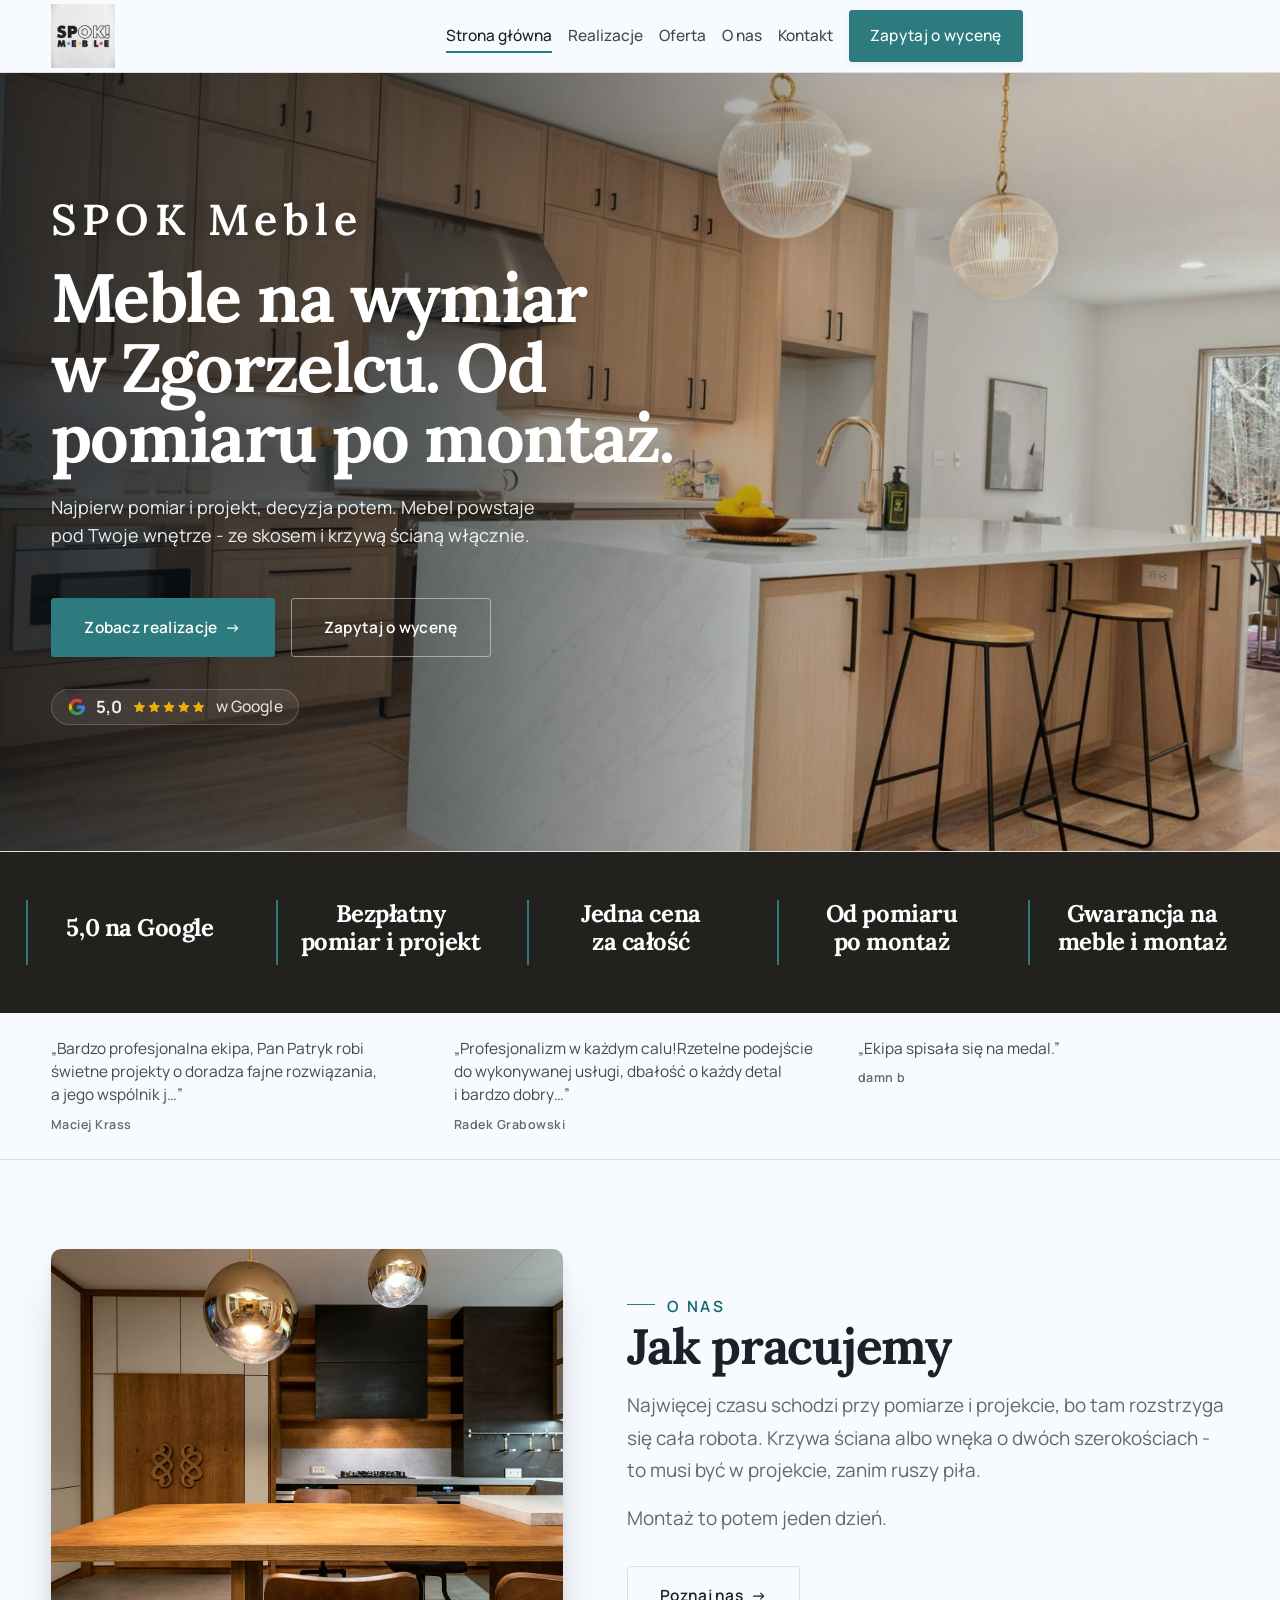
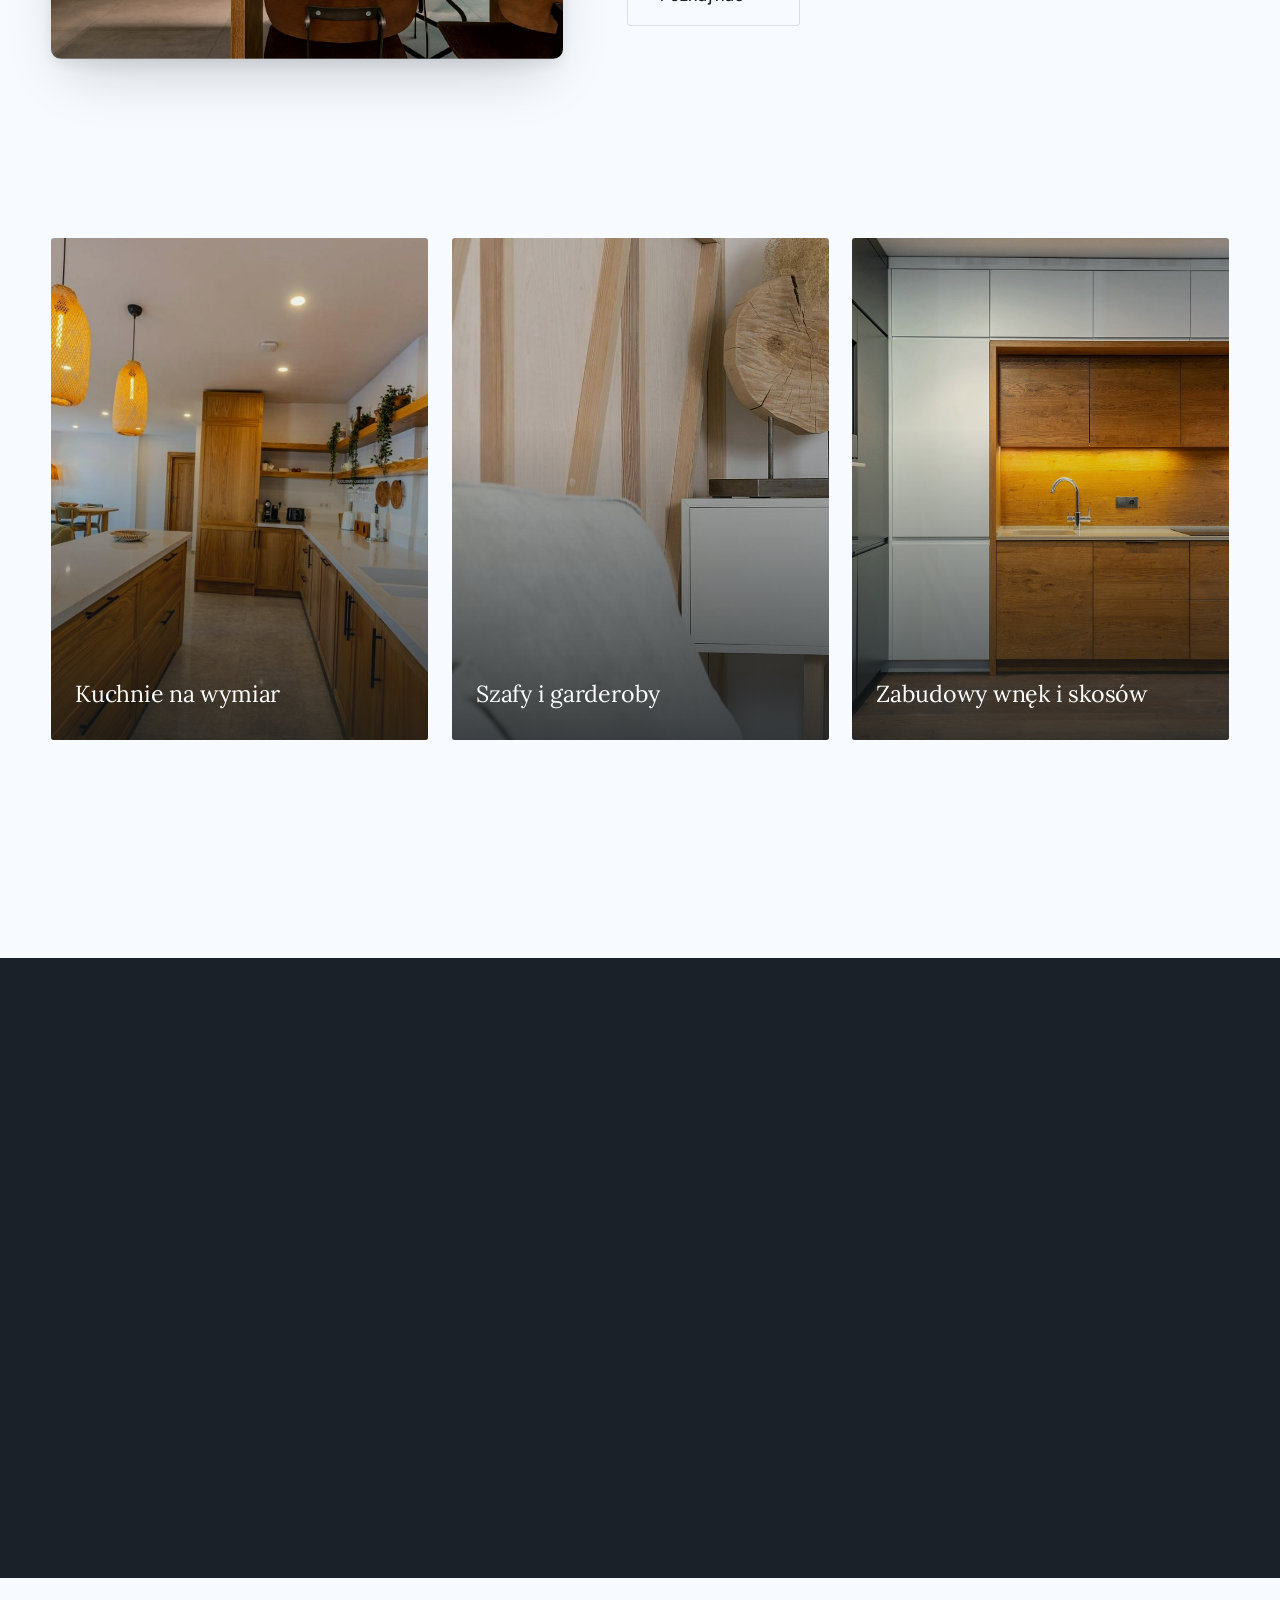
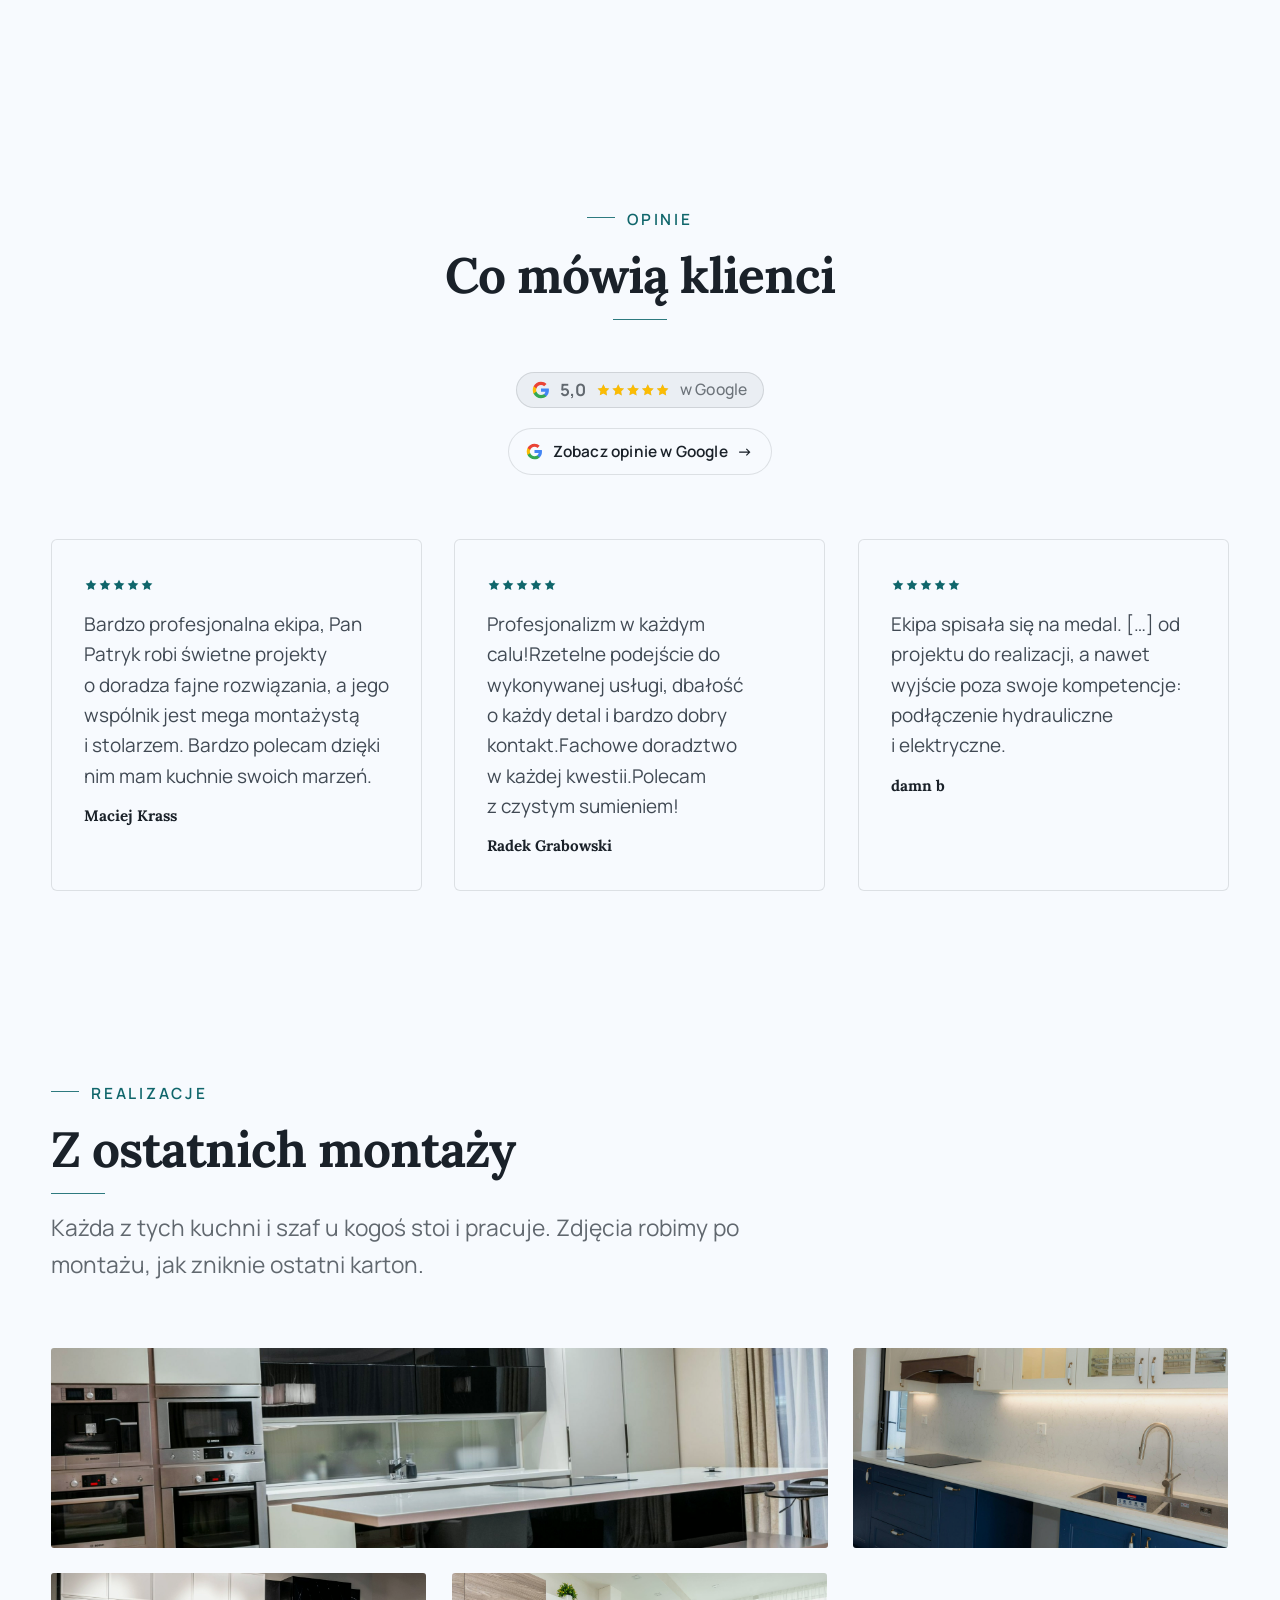
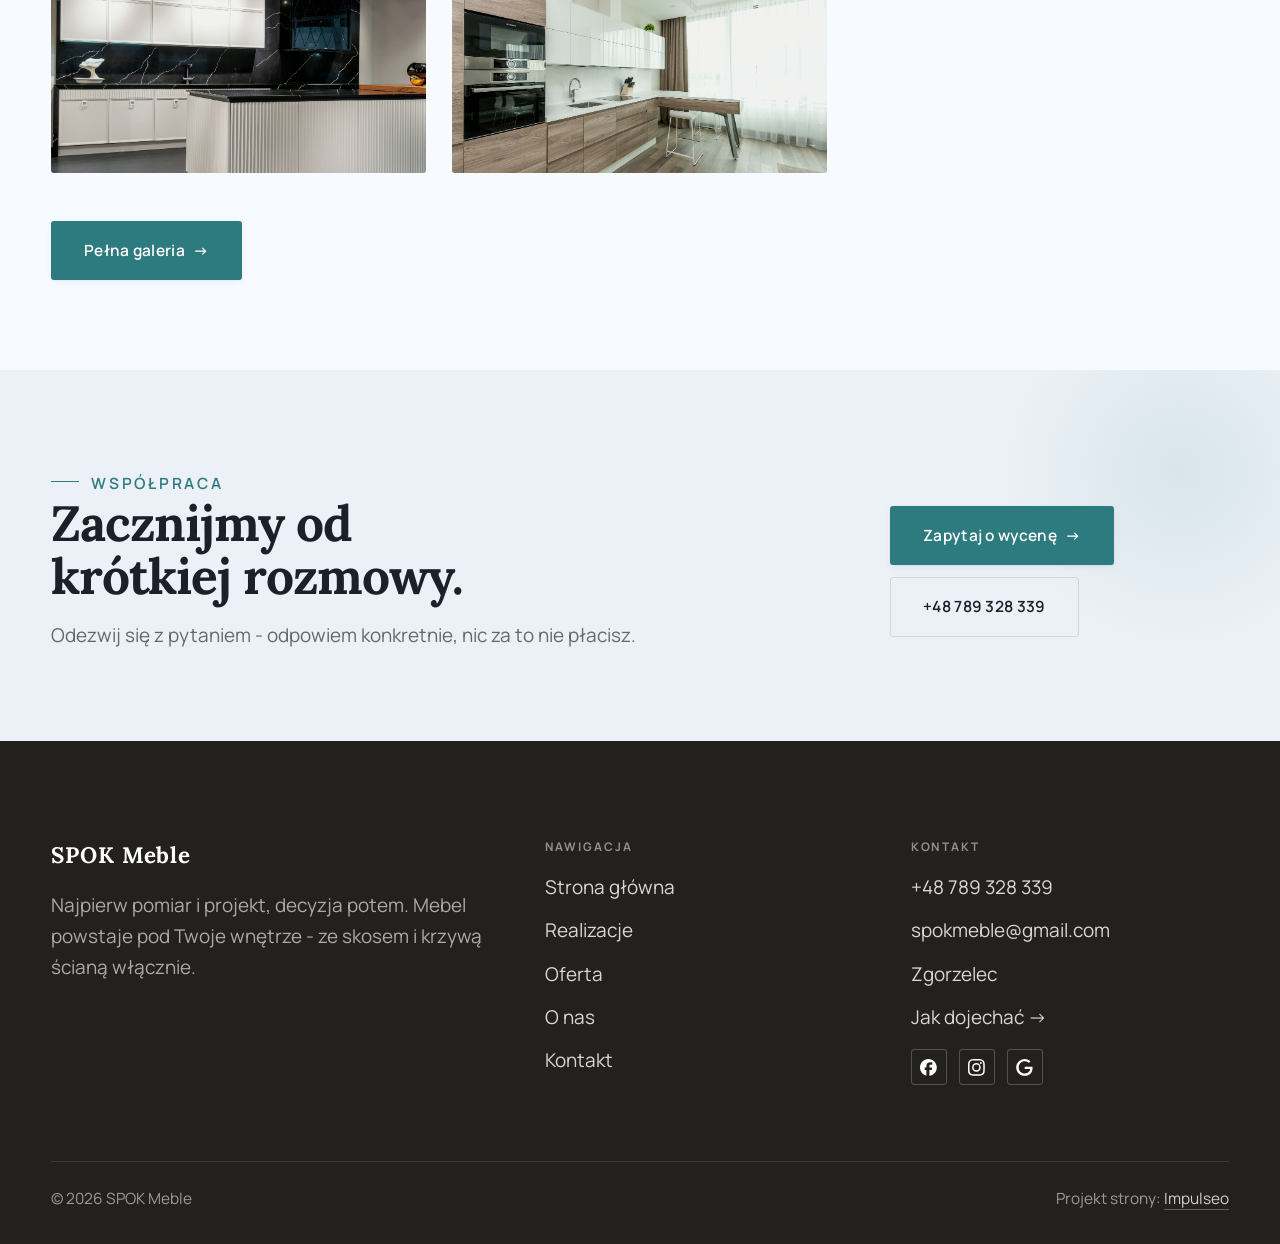
==== index.html @ ac6e2477 "SPOK Meble - demo strony (meble na wymiar, Zgorzelec)" ====
<!DOCTYPE html>
<html lang="pl">
<head>
<meta charset="UTF-8">
<meta name="viewport" content="width=device-width, initial-scale=1.0">
<title>SPOK Meble - meble na wymiar, kuchnie i szafy</title>
<meta name="description" content="Meble na wymiar w Zgorzelcu: kuchnie, szafy i zabudowy pod Twoje wnętrze. Bezpłatny pomiar i projekt, jedna cena, montaż z gwarancją. Zadzwoń: 789 328 339.">
<link rel="canonical" href="https://kris20032.github.io/spok-meble/">
<meta name="robots" content="noindex, nofollow">
<meta property="og:type" content="website">
<meta property="og:locale" content="pl_PL">
<meta property="og:site_name" content="SPOK Meble">
<meta property="og:title" content="SPOK Meble - meble na wymiar, kuchnie i szafy">
<meta property="og:description" content="Meble na wymiar w Zgorzelcu: kuchnie, szafy i zabudowy pod Twoje wnętrze. Bezpłatny pomiar i projekt, jedna cena, montaż z gwarancją. Zadzwoń: 789 328 339.">
<meta property="og:url" content="https://kris20032.github.io/spok-meble/">
<meta property="og:image" content="https://kris20032.github.io/spok-meble/img/og.jpg">
<meta property="og:image:width" content="1200">
<meta property="og:image:height" content="630">
<meta name="twitter:card" content="summary_large_image">
<script type="application/ld+json">{"@context": "https://schema.org", "@type": "HomeAndConstructionBusiness", "name": "SPOK Meble", "url": "https://kris20032.github.io/spok-meble/", "telephone": "+48789328339", "image": "https://kris20032.github.io/spok-meble/img/og.jpg", "areaServed": "Zgorzelec", "sameAs": ["https://www.facebook.com/p/SPOK-Meble-100088043043605/", "https://www.instagram.com/spok_meble/", "https://www.google.com/maps?cid=637314525857676813"]}</script>
<link rel="preconnect" href="https://fonts.googleapis.com">
<link rel="preconnect" href="https://fonts.gstatic.com" crossorigin>
<link href="https://fonts.googleapis.com/css2?family=Lora:wght@500;600;700&family=Manrope:wght@400;500;600&display=swap" rel="stylesheet">
<link rel="stylesheet" href="assets/styles.css?v=f36c0eb1">
</head>
<body>

<header class="nav">
  <div class="wrap nav-inner">
    <a class="brand brand-has-logo" href="index.html"><img class="brand-logo" src="img/logo.jpg" alt="SPOK Meble" width="720" height="720" decoding="async"></a>
    <nav class="nav-links">
      <a href="index.html" class="active" aria-current="page">Strona główna</a>
      <a href="realizacje.html">Realizacje</a>
      <a href="oferta.html">Oferta</a>
      <a href="o-nas.html">O nas</a>
      <a href="kontakt.html">Kontakt</a>
      <a href="kontakt.html" class="btn btn-accent">Zapytaj o wycenę</a>
    </nav>
    <button class="nav-toggle" aria-label="Menu"><span></span><span></span><span></span></button>
  </div>
</header>

<main>
<section class="hero-cine">
  <img src="img/hero.jpg" fetchpriority="high" data-rotate="img/g1.jpg|img/g2.jpg" alt="SPOK Meble - Meble na wymiar w Zgorzelcu. Od pomiaru po montaż. " width="1802" height="1160">
  <div class="wrap">
    <div class="hero-copy">
      <div class="brandmark bm-l"><span class="bm-line"><span>SPOK Meble</span></span></div>
      <h1>Meble na wymiar w Zgorzelcu. Od pomiaru po montaż. </h1>
      <p class="lead">Najpierw pomiar i projekt, decyzja potem. Mebel powstaje pod Twoje wnętrze - ze skosem i krzywą ścianą włącznie.</p>
      <div class="hero-actions">
        <a href="realizacje.html" class="btn btn-accent">Zobacz realizacje <span class="arr">→</span></a>
        <a href="kontakt.html" class="btn btn-ghost btn-on-dark">Zapytaj o wycenę</a>
      </div>
      <div style="margin-top:var(--space-6);color:#fff;font-weight:600;letter-spacing:.02em;opacity:.92"><span class="g-badge"><svg class="gb-ico" viewBox="0 0 24 24" width="18" height="18" aria-hidden="true"><path fill="#4285F4" d="M22.56 12.25c0-.78-.07-1.53-.2-2.25H12v4.26h5.92c-.26 1.37-1.04 2.53-2.21 3.31v2.77h3.57c2.08-1.92 3.28-4.74 3.28-8.09z"/><path fill="#34A853" d="M12 23c2.97 0 5.46-.98 7.28-2.66l-3.57-2.77c-.98.66-2.23 1.06-3.71 1.06-2.86 0-5.29-1.93-6.16-4.53H2.18v2.84C3.99 20.53 7.7 23 12 23z"/><path fill="#FBBC05" d="M5.84 14.09c-.22-.66-.35-1.36-.35-2.09s.13-1.43.35-2.09V7.07H2.18C1.43 8.55 1 10.22 1 12s.43 3.45 1.18 4.93l2.85-2.22.81-.62z"/><path fill="#EA4335" d="M12 5.38c1.62 0 3.06.56 4.21 1.64l3.15-3.15C17.45 2.09 14.97 1 12 1 7.7 1 3.99 3.47 2.18 7.07l3.66 2.84c.87-2.6 3.3-4.53 6.16-4.53z"/></svg><b class="gb-ocena">5,0</b><svg class="gb-stars" viewBox="0 0 90 18" width="74" height="14.8" aria-hidden="true"><g fill="currentColor" opacity=".26"><path transform="translate(0,0)" d="M9 1.6l2.2 4.46 4.92.72-3.56 3.47.84 4.9L9 12.74l-4.4 2.31.84-4.9L1.88 6.68l4.92-.72L9 1.6Z"/><path transform="translate(18,0)" d="M9 1.6l2.2 4.46 4.92.72-3.56 3.47.84 4.9L9 12.74l-4.4 2.31.84-4.9L1.88 6.68l4.92-.72L9 1.6Z"/><path transform="translate(36,0)" d="M9 1.6l2.2 4.46 4.92.72-3.56 3.47.84 4.9L9 12.74l-4.4 2.31.84-4.9L1.88 6.68l4.92-.72L9 1.6Z"/><path transform="translate(54,0)" d="M9 1.6l2.2 4.46 4.92.72-3.56 3.47.84 4.9L9 12.74l-4.4 2.31.84-4.9L1.88 6.68l4.92-.72L9 1.6Z"/><path transform="translate(72,0)" d="M9 1.6l2.2 4.46 4.92.72-3.56 3.47.84 4.9L9 12.74l-4.4 2.31.84-4.9L1.88 6.68l4.92-.72L9 1.6Z"/></g><clipPath id="gs1000"><rect x="0" y="0" width="90.0" height="18"/></clipPath><g fill="#FBBC04" clip-path="url(#gs1000)"><path transform="translate(0,0)" d="M9 1.6l2.2 4.46 4.92.72-3.56 3.47.84 4.9L9 12.74l-4.4 2.31.84-4.9L1.88 6.68l4.92-.72L9 1.6Z"/><path transform="translate(18,0)" d="M9 1.6l2.2 4.46 4.92.72-3.56 3.47.84 4.9L9 12.74l-4.4 2.31.84-4.9L1.88 6.68l4.92-.72L9 1.6Z"/><path transform="translate(36,0)" d="M9 1.6l2.2 4.46 4.92.72-3.56 3.47.84 4.9L9 12.74l-4.4 2.31.84-4.9L1.88 6.68l4.92-.72L9 1.6Z"/><path transform="translate(54,0)" d="M9 1.6l2.2 4.46 4.92.72-3.56 3.47.84 4.9L9 12.74l-4.4 2.31.84-4.9L1.88 6.68l4.92-.72L9 1.6Z"/><path transform="translate(72,0)" d="M9 1.6l2.2 4.46 4.92.72-3.56 3.47.84 4.9L9 12.74l-4.4 2.31.84-4.9L1.88 6.68l4.92-.72L9 1.6Z"/></g></svg><span class="gb-txt">w Google</span></span></div>
    </div>
  </div>
</section>
<section class="strip n-5" style="padding-block:0">
  <div class="wrap">
    <div class="item reveal"><div class="k">5,0 na Google</div><div class="v"></div></div>
    <div class="item reveal"><div class="k">Bezpłatny pomiar i projekt</div><div class="v"></div></div>
    <div class="item reveal"><div class="k">Jedna cena za całość</div><div class="v"></div></div>
    <div class="item reveal"><div class="k">Od pomiaru po montaż</div><div class="v"></div></div>
    <div class="item reveal"><div class="k">Gwarancja na meble i montaż</div><div class="v"></div></div>
  </div>
</section>
<section class="opinie-mini" aria-label="Opinie klientów">
  <div class="wrap">
    <div class="om-row">
      <div class="om-item reveal"><blockquote>„Bardzo profesjonalna ekipa, Pan Patryk robi świetne projekty o doradza fajne rozwiązania, a jego wspólnik j…”</blockquote><span class="om-autor">Maciej Krass</span></div>
      <div class="om-item reveal"><blockquote>„Profesjonalizm w każdym calu!Rzetelne podejście do wykonywanej usługi, dbałość o każdy detal i bardzo dobry…”</blockquote><span class="om-autor">Radek Grabowski</span></div>
      <div class="om-item reveal"><blockquote>„Ekipa spisała się na medal.”</blockquote><span class="om-autor">damn b</span></div>
    </div>
  </div>
</section>
<section>
  <div class="wrap split">
    <div class="split-art reveal"><img src="img/g3.jpg" alt="SPOK Meble - realizacja" loading="lazy" width="1600" height="1068" decoding="async"></div>
    <div class="split-copy reveal">
      <span class="eyebrow">O nas</span>
      <h2>Jak pracujemy</h2>
      <p class="muted">Najwięcej czasu schodzi przy pomiarze i projekcie, bo tam rozstrzyga się cała robota. Krzywa ściana albo wnęka o dwóch szerokościach - to musi być w projekcie, zanim ruszy piła.</p>
      <p class="muted">Montaż to potem jeden dzień.</p>
      <a href="o-nas.html" class="btn btn-ghost">Poznaj nas <span class="arr">→</span></a>
    </div>
  </div>
</section>
<section class="gateways-band">
  <div class="wrap">
    <div class="gateways">
      <a href="oferta.html" class="gateway reveal"><img src="img/g4.jpg" alt="Kuchnie na wymiar" loading="lazy" width="1534" height="988" decoding="async"><span class="g-ttl">Kuchnie na wymiar</span></a>
      <a href="oferta.html" class="gateway reveal"><img src="img/g5.jpg" alt="Szafy i garderoby" loading="lazy" width="1600" height="1066" decoding="async"><span class="g-ttl">Szafy i garderoby</span></a>
      <a href="oferta.html" class="gateway reveal"><img src="img/g6.jpg" alt="Zabudowy wnęk i skosów" loading="lazy" width="2400" height="1602" decoding="async"><span class="g-ttl">Zabudowy wnęk i skosów</span></a>
    </div>
  </div>
</section>
<section class="stopklatka" aria-hidden="true">
  <div class="stk-bg" style="background-image:url(img/g8.jpg)"></div>
</section>
<section class="opinie">
  <div class="wrap">
    <div class="head center reveal">
      <span class="eyebrow">Opinie</span>
      <h2>Co mówią klienci</h2>
    </div>
    <p class="op-meta reveal"><span class="g-badge"><svg class="gb-ico" viewBox="0 0 24 24" width="18" height="18" aria-hidden="true"><path fill="#4285F4" d="M22.56 12.25c0-.78-.07-1.53-.2-2.25H12v4.26h5.92c-.26 1.37-1.04 2.53-2.21 3.31v2.77h3.57c2.08-1.92 3.28-4.74 3.28-8.09z"/><path fill="#34A853" d="M12 23c2.97 0 5.46-.98 7.28-2.66l-3.57-2.77c-.98.66-2.23 1.06-3.71 1.06-2.86 0-5.29-1.93-6.16-4.53H2.18v2.84C3.99 20.53 7.7 23 12 23z"/><path fill="#FBBC05" d="M5.84 14.09c-.22-.66-.35-1.36-.35-2.09s.13-1.43.35-2.09V7.07H2.18C1.43 8.55 1 10.22 1 12s.43 3.45 1.18 4.93l2.85-2.22.81-.62z"/><path fill="#EA4335" d="M12 5.38c1.62 0 3.06.56 4.21 1.64l3.15-3.15C17.45 2.09 14.97 1 12 1 7.7 1 3.99 3.47 2.18 7.07l3.66 2.84c.87-2.6 3.3-4.53 6.16-4.53z"/></svg><b class="gb-ocena">5,0</b><svg class="gb-stars" viewBox="0 0 90 18" width="74" height="14.8" aria-hidden="true"><g fill="currentColor" opacity=".26"><path transform="translate(0,0)" d="M9 1.6l2.2 4.46 4.92.72-3.56 3.47.84 4.9L9 12.74l-4.4 2.31.84-4.9L1.88 6.68l4.92-.72L9 1.6Z"/><path transform="translate(18,0)" d="M9 1.6l2.2 4.46 4.92.72-3.56 3.47.84 4.9L9 12.74l-4.4 2.31.84-4.9L1.88 6.68l4.92-.72L9 1.6Z"/><path transform="translate(36,0)" d="M9 1.6l2.2 4.46 4.92.72-3.56 3.47.84 4.9L9 12.74l-4.4 2.31.84-4.9L1.88 6.68l4.92-.72L9 1.6Z"/><path transform="translate(54,0)" d="M9 1.6l2.2 4.46 4.92.72-3.56 3.47.84 4.9L9 12.74l-4.4 2.31.84-4.9L1.88 6.68l4.92-.72L9 1.6Z"/><path transform="translate(72,0)" d="M9 1.6l2.2 4.46 4.92.72-3.56 3.47.84 4.9L9 12.74l-4.4 2.31.84-4.9L1.88 6.68l4.92-.72L9 1.6Z"/></g><clipPath id="gs1000"><rect x="0" y="0" width="90.0" height="18"/></clipPath><g fill="#FBBC04" clip-path="url(#gs1000)"><path transform="translate(0,0)" d="M9 1.6l2.2 4.46 4.92.72-3.56 3.47.84 4.9L9 12.74l-4.4 2.31.84-4.9L1.88 6.68l4.92-.72L9 1.6Z"/><path transform="translate(18,0)" d="M9 1.6l2.2 4.46 4.92.72-3.56 3.47.84 4.9L9 12.74l-4.4 2.31.84-4.9L1.88 6.68l4.92-.72L9 1.6Z"/><path transform="translate(36,0)" d="M9 1.6l2.2 4.46 4.92.72-3.56 3.47.84 4.9L9 12.74l-4.4 2.31.84-4.9L1.88 6.68l4.92-.72L9 1.6Z"/><path transform="translate(54,0)" d="M9 1.6l2.2 4.46 4.92.72-3.56 3.47.84 4.9L9 12.74l-4.4 2.31.84-4.9L1.88 6.68l4.92-.72L9 1.6Z"/><path transform="translate(72,0)" d="M9 1.6l2.2 4.46 4.92.72-3.56 3.47.84 4.9L9 12.74l-4.4 2.31.84-4.9L1.88 6.68l4.92-.72L9 1.6Z"/></g></svg><span class="gb-txt">w Google</span></span></p>
    <p class="op-meta reveal"><a class="op-google" href="https://www.google.com/maps?cid=637314525857676813" target="_blank" rel="noopener"><svg class="op-g-ico" viewBox="0 0 24 24" width="17" height="17" aria-hidden="true"><path fill="#4285F4" d="M22.56 12.25c0-.78-.07-1.53-.2-2.25H12v4.26h5.92c-.26 1.37-1.04 2.53-2.21 3.31v2.77h3.57c2.08-1.92 3.28-4.74 3.28-8.09z"/><path fill="#34A853" d="M12 23c2.97 0 5.46-.98 7.28-2.66l-3.57-2.77c-.98.66-2.23 1.06-3.71 1.06-2.86 0-5.29-1.93-6.16-4.53H2.18v2.84C3.99 20.53 7.7 23 12 23z"/><path fill="#FBBC05" d="M5.84 14.09c-.22-.66-.35-1.36-.35-2.09s.13-1.43.35-2.09V7.07H2.18C1.43 8.55 1 10.22 1 12s.43 3.45 1.18 4.93l2.85-2.22.81-.62z"/><path fill="#EA4335" d="M12 5.38c1.62 0 3.06.56 4.21 1.64l3.15-3.15C17.45 2.09 14.97 1 12 1 7.7 1 3.99 3.47 2.18 7.07l3.66 2.84c.87-2.6 3.3-4.53 6.16-4.53z"/></svg><span>Zobacz opinie w Google</span><span class="arr">→</span></a></p>
    <div class="opinie-grid">
      <figure class="op-card reveal"><span class="op-star"><svg class="ico-star" width="14" height="14" viewBox="0 0 24 24" style="vertical-align:-2px" aria-hidden="true"><path d="M12 2.8l2.85 5.8 6.4.93-4.63 4.5 1.1 6.37L12 17.4l-5.72 3 1.1-6.37-4.63-4.5 6.4-.93L12 2.8Z" fill="currentColor"/></svg><svg class="ico-star" width="14" height="14" viewBox="0 0 24 24" style="vertical-align:-2px" aria-hidden="true"><path d="M12 2.8l2.85 5.8 6.4.93-4.63 4.5 1.1 6.37L12 17.4l-5.72 3 1.1-6.37-4.63-4.5 6.4-.93L12 2.8Z" fill="currentColor"/></svg><svg class="ico-star" width="14" height="14" viewBox="0 0 24 24" style="vertical-align:-2px" aria-hidden="true"><path d="M12 2.8l2.85 5.8 6.4.93-4.63 4.5 1.1 6.37L12 17.4l-5.72 3 1.1-6.37-4.63-4.5 6.4-.93L12 2.8Z" fill="currentColor"/></svg><svg class="ico-star" width="14" height="14" viewBox="0 0 24 24" style="vertical-align:-2px" aria-hidden="true"><path d="M12 2.8l2.85 5.8 6.4.93-4.63 4.5 1.1 6.37L12 17.4l-5.72 3 1.1-6.37-4.63-4.5 6.4-.93L12 2.8Z" fill="currentColor"/></svg><svg class="ico-star" width="14" height="14" viewBox="0 0 24 24" style="vertical-align:-2px" aria-hidden="true"><path d="M12 2.8l2.85 5.8 6.4.93-4.63 4.5 1.1 6.37L12 17.4l-5.72 3 1.1-6.37-4.63-4.5 6.4-.93L12 2.8Z" fill="currentColor"/></svg></span><blockquote>Bardzo profesjonalna ekipa, Pan Patryk robi świetne projekty o doradza fajne rozwiązania, a jego wspólnik jest mega montażystą i stolarzem. Bardzo polecam dzięki nim mam kuchnie swoich marzeń.</blockquote><span class="op-autor">Maciej Krass</span></figure>
      <figure class="op-card reveal"><span class="op-star"><svg class="ico-star" width="14" height="14" viewBox="0 0 24 24" style="vertical-align:-2px" aria-hidden="true"><path d="M12 2.8l2.85 5.8 6.4.93-4.63 4.5 1.1 6.37L12 17.4l-5.72 3 1.1-6.37-4.63-4.5 6.4-.93L12 2.8Z" fill="currentColor"/></svg><svg class="ico-star" width="14" height="14" viewBox="0 0 24 24" style="vertical-align:-2px" aria-hidden="true"><path d="M12 2.8l2.85 5.8 6.4.93-4.63 4.5 1.1 6.37L12 17.4l-5.72 3 1.1-6.37-4.63-4.5 6.4-.93L12 2.8Z" fill="currentColor"/></svg><svg class="ico-star" width="14" height="14" viewBox="0 0 24 24" style="vertical-align:-2px" aria-hidden="true"><path d="M12 2.8l2.85 5.8 6.4.93-4.63 4.5 1.1 6.37L12 17.4l-5.72 3 1.1-6.37-4.63-4.5 6.4-.93L12 2.8Z" fill="currentColor"/></svg><svg class="ico-star" width="14" height="14" viewBox="0 0 24 24" style="vertical-align:-2px" aria-hidden="true"><path d="M12 2.8l2.85 5.8 6.4.93-4.63 4.5 1.1 6.37L12 17.4l-5.72 3 1.1-6.37-4.63-4.5 6.4-.93L12 2.8Z" fill="currentColor"/></svg><svg class="ico-star" width="14" height="14" viewBox="0 0 24 24" style="vertical-align:-2px" aria-hidden="true"><path d="M12 2.8l2.85 5.8 6.4.93-4.63 4.5 1.1 6.37L12 17.4l-5.72 3 1.1-6.37-4.63-4.5 6.4-.93L12 2.8Z" fill="currentColor"/></svg></span><blockquote>Profesjonalizm w każdym calu!Rzetelne podejście do wykonywanej usługi, dbałość o każdy detal i bardzo dobry kontakt.Fachowe doradztwo w każdej kwestii.Polecam z czystym sumieniem!</blockquote><span class="op-autor">Radek Grabowski</span></figure>
      <figure class="op-card reveal"><span class="op-star"><svg class="ico-star" width="14" height="14" viewBox="0 0 24 24" style="vertical-align:-2px" aria-hidden="true"><path d="M12 2.8l2.85 5.8 6.4.93-4.63 4.5 1.1 6.37L12 17.4l-5.72 3 1.1-6.37-4.63-4.5 6.4-.93L12 2.8Z" fill="currentColor"/></svg><svg class="ico-star" width="14" height="14" viewBox="0 0 24 24" style="vertical-align:-2px" aria-hidden="true"><path d="M12 2.8l2.85 5.8 6.4.93-4.63 4.5 1.1 6.37L12 17.4l-5.72 3 1.1-6.37-4.63-4.5 6.4-.93L12 2.8Z" fill="currentColor"/></svg><svg class="ico-star" width="14" height="14" viewBox="0 0 24 24" style="vertical-align:-2px" aria-hidden="true"><path d="M12 2.8l2.85 5.8 6.4.93-4.63 4.5 1.1 6.37L12 17.4l-5.72 3 1.1-6.37-4.63-4.5 6.4-.93L12 2.8Z" fill="currentColor"/></svg><svg class="ico-star" width="14" height="14" viewBox="0 0 24 24" style="vertical-align:-2px" aria-hidden="true"><path d="M12 2.8l2.85 5.8 6.4.93-4.63 4.5 1.1 6.37L12 17.4l-5.72 3 1.1-6.37-4.63-4.5 6.4-.93L12 2.8Z" fill="currentColor"/></svg><svg class="ico-star" width="14" height="14" viewBox="0 0 24 24" style="vertical-align:-2px" aria-hidden="true"><path d="M12 2.8l2.85 5.8 6.4.93-4.63 4.5 1.1 6.37L12 17.4l-5.72 3 1.1-6.37-4.63-4.5 6.4-.93L12 2.8Z" fill="currentColor"/></svg></span><blockquote>Ekipa spisała się na medal. […] od projektu do realizacji, a nawet wyjście poza swoje kompetencje: podłączenie hydrauliczne i elektryczne.</blockquote><span class="op-autor">damn b</span></figure>
    </div>
  </div>
</section>
<section>
  <div class="wrap">
    <div class="head reveal">
      <span class="eyebrow">Realizacje</span>
      <h2>Z ostatnich montaży</h2>
      <p>Każda z tych kuchni i szaf u kogoś stoi i pracuje. Zdjęcia robimy po montażu, jak zniknie ostatni karton.</p>
    </div>
    <div class="gallery">
      <div class="tile t-two3 reveal"><img src="img/g7.jpg" alt="SPOK Meble" loading="lazy" width="2274" height="1442" decoding="async"></div>
      <div class="tile t-third reveal"><img src="img/g9.jpg" alt="SPOK Meble" loading="lazy" width="2280" height="1452" decoding="async"></div>
      <div class="tile t-third reveal"><img src="img/g10.jpg" alt="SPOK Meble" loading="lazy" width="2350" height="1554" decoding="async"></div>
      <div class="tile t-third reveal"><img src="img/g11.jpg" alt="SPOK Meble" loading="lazy" width="2400" height="1810" decoding="async"></div>
      <div class="tile t-third reveal"><img src="img/g12.jpg" alt="SPOK Meble" loading="lazy" width="2400" height="1697" decoding="async"></div>
    </div>
    <div style="margin-top:var(--space-7)" class="reveal"><a href="realizacje.html" class="btn btn-accent">Pełna galeria <span class="arr">→</span></a></div>
  </div>
</section>
<section class="cta">
  <div class="wrap">
    <div class="reveal">
      <span class="eyebrow">Współpraca</span>
      <h2>Zacznijmy od krótkiej rozmowy.</h2>
      <p>Odezwij się z pytaniem - odpowiem konkretnie, nic za to nie płacisz.</p>
    </div>
    <div class="cta-actions reveal">
      <a href="kontakt.html" class="btn btn-light">Zapytaj o wycenę <span class="arr">→</span></a>
      <a href="tel:+48789328339" class="btn btn-ghost btn-ghost-cta">+48 789 328 339</a>
    </div>
  </div>
</section>
</main>

<footer>
  <div class="wrap">
    <div class="foot-grid">
      <div class="foot-brand">
        <div class="name">SPOK Meble</div>
        <p>Najpierw pomiar i projekt, decyzja potem. Mebel powstaje pod Twoje wnętrze - ze skosem i krzywą ścianą włącznie.</p>
      </div>
      <div class="foot-col">
        <h4>Nawigacja</h4>
        <a href="index.html">Strona główna</a>
        <a href="realizacje.html">Realizacje</a>
        <a href="oferta.html">Oferta</a>
        <a href="o-nas.html">O nas</a>
        <a href="kontakt.html">Kontakt</a>
      </div>
      <div class="foot-col">
        <h4>Kontakt</h4>
        <a href="tel:+48789328339">+48 789 328 339</a>
        <a href="mailto:spokmeble@gmail.com">spokmeble@gmail.com</a>
        <p>Zgorzelec</p>
        <a href="https://www.google.com/maps?cid=637314525857676813" target="_blank" rel="noopener">Jak dojechać →</a>
      <div class="foot-soc">
        <a class="soc" href="https://www.facebook.com/p/SPOK-Meble-100088043043605/" target="_blank" rel="noopener" aria-label="Facebook - SPOK Meble"><svg viewBox="0 0 24 24" aria-hidden="true" focusable="false"><path d="M9.101 23.691v-7.98H6.627v-3.667h2.474v-1.58c0-4.085 1.848-5.978 5.858-5.978.401 0 .955.042 1.468.103a8.68 8.68 0 0 1 1.141.195v3.325a8.623 8.623 0 0 0-.653-.036 26.805 26.805 0 0 0-.733-.009c-.707 0-1.259.096-1.675.309a1.686 1.686 0 0 0-.679.622c-.258.42-.374.995-.374 1.752v1.297h3.919l-.386 2.103-.287 1.564h-3.246v8.245C19.396 23.238 24 18.179 24 12.044c0-6.627-5.373-12-12-12s-12 5.373-12 12c0 5.628 3.874 10.35 9.101 11.647Z" fill="currentColor"/></svg></a>
        <a class="soc" href="https://www.instagram.com/spok_meble/" target="_blank" rel="noopener" aria-label="Instagram - SPOK Meble"><svg viewBox="0 0 24 24" aria-hidden="true" focusable="false"><path d="M7.0301.084c-1.2768.0602-2.1487.264-2.911.5634-.7888.3075-1.4575.72-2.1228 1.3877-.6652.6677-1.075 1.3368-1.3802 2.127-.2954.7638-.4956 1.6365-.552 2.914-.0564 1.2775-.0689 1.6882-.0626 4.947.0062 3.2586.0206 3.6671.0825 4.9473.061 1.2765.264 2.1482.5635 2.9107.308.7889.72 1.4573 1.388 2.1228.6679.6655 1.3365 1.0743 2.1285 1.38.7632.295 1.6361.4961 2.9134.552 1.2773.056 1.6884.069 4.9462.0627 3.2578-.0062 3.668-.0207 4.9478-.0814 1.28-.0607 2.147-.2652 2.9098-.5633.7889-.3086 1.4578-.72 2.1228-1.3881.665-.6682 1.0745-1.3378 1.3795-2.1284.2957-.7632.4966-1.636.552-2.9124.056-1.2809.0692-1.6898.063-4.948-.0063-3.2583-.021-3.6668-.0817-4.9465-.0607-1.2797-.264-2.1487-.5633-2.9117-.3084-.7889-.72-1.4568-1.3876-2.1228C21.2982 1.33 20.628.9208 19.8378.6165 19.074.321 18.2017.1197 16.9244.0645 15.6471.0093 15.236-.005 11.977.0014 8.718.0076 8.31.0215 7.0301.0839m.1402 21.6932c-1.17-.0509-1.8053-.2453-2.2287-.408-.5606-.216-.96-.4771-1.3819-.895-.422-.4178-.6811-.8186-.9-1.378-.1644-.4234-.3624-1.058-.4171-2.228-.0595-1.2645-.072-1.6442-.079-4.848-.007-3.2037.0053-3.583.0607-4.848.05-1.169.2456-1.805.408-2.2282.216-.5613.4762-.96.895-1.3816.4188-.4217.8184-.6814 1.3783-.9003.423-.1651 1.0575-.3614 2.227-.4171 1.2655-.06 1.6447-.072 4.848-.079 3.2033-.007 3.5835.005 4.8495.0608 1.169.0508 1.8053.2445 2.228.408.5608.216.96.4754 1.3816.895.4217.4194.6816.8176.9005 1.3787.1653.4217.3617 1.056.4169 2.2263.0602 1.2655.0739 1.645.0796 4.848.0058 3.203-.0055 3.5834-.061 4.848-.051 1.17-.245 1.8055-.408 2.2294-.216.5604-.4763.96-.8954 1.3814-.419.4215-.8181.6811-1.3783.9-.4224.1649-1.0577.3617-2.2262.4174-1.2656.0595-1.6448.072-4.8493.079-3.2045.007-3.5825-.006-4.848-.0608M16.953 5.5864A1.44 1.44 0 1 0 18.39 4.144a1.44 1.44 0 0 0-1.437 1.4424M5.8385 12.012c.0067 3.4032 2.7706 6.1557 6.173 6.1493 3.4026-.0065 6.157-2.7701 6.1506-6.1733-.0065-3.4032-2.771-6.1565-6.174-6.1498-3.403.0067-6.156 2.771-6.1496 6.1738M8 12.0077a4 4 0 1 1 4.008 3.9921A3.9996 3.9996 0 0 1 8 12.0077" fill="currentColor"/></svg></a>
        <a class="soc" href="https://www.google.com/maps?cid=637314525857676813" target="_blank" rel="noopener" aria-label="Google - SPOK Meble"><svg viewBox="0 0 24 24" aria-hidden="true" focusable="false"><path d="M12.48 10.92v3.28h7.84c-.24 1.84-.853 3.187-1.787 4.133-1.147 1.147-2.933 2.4-6.053 2.4-4.827 0-8.6-3.893-8.6-8.72s3.773-8.72 8.6-8.72c2.6 0 4.507 1.027 5.907 2.347l2.307-2.307C18.747 1.44 16.133 0 12.48 0 5.867 0 .307 5.387.307 12s5.56 12 12.173 12c3.573 0 6.267-1.173 8.373-3.36 2.16-2.16 2.84-5.213 2.84-7.667 0-.76-.053-1.467-.173-2.053H12.48z" fill="currentColor"/></svg></a>
      </div>
      </div>
    </div>
    <div class="foot-bot">
      <span>© 2026 SPOK Meble</span>
      <span>Projekt strony: <a class="foot-credit" href="https://impulseo.pl" target="_blank" rel="noopener">Impulseo</a></span>
    </div>
  </div>
</footer>
<div class="sticky-reserve"><a class="sr-book" href="kontakt.html">Zapytaj o wycenę</a><a class="sr-call" href="tel:+48789328339" aria-label="Zadzwoń"><svg class="ico-tel" width="16" height="16" viewBox="0 0 24 24" fill="none" aria-hidden="true"><path d="M6.6 10.8a15.5 15.5 0 0 0 6.6 6.6l2.2-2.2a1 1 0 0 1 1-.24 11.4 11.4 0 0 0 3.6.58 1 1 0 0 1 1 1V20a1 1 0 0 1-1 1A17 17 0 0 1 3 4a1 1 0 0 1 1-1h3.5a1 1 0 0 1 1 1c0 1.25.2 2.46.58 3.6a1 1 0 0 1-.25 1l-2.23 2.2Z" fill="currentColor"/></svg></a></div>
<div class="demo-wazne" data-do="2026-08-27" data-cykl="3" hidden><svg class="dw-ico" width="13" height="13" viewBox="0 0 24 24" fill="none" aria-hidden="true"><circle cx="12" cy="12" r="8.6" stroke="currentColor" stroke-width="1.8"/><path d="M12 7.2V12l3.3 2" stroke="currentColor" stroke-width="1.8" stroke-linecap="round"/></svg><span class="dw-txt"></span></div>

<script src="assets/main.js"></script>
</body>
</html>
---- assets/styles.css ----
/* ============================================================
   STOLBASZ — premium, architektoniczny B2B fit-out
   Jasna paleta, zero brązu. System wg premium-web-craft.
   Projekt strony: Impulseo (impulseo.pl)
   ============================================================ */

:root{
  /* PALETA — jasna, architektoniczna, chłodna */
  --paper:#F3F1EC;          /* główne tło */
  --paper-2:#E6E3DB;        /* sekcje alternatywne (chłodny jasny szary) */
  --paper-3:#E6E3DB;        /* delikatne wypełnienia */
  --ink:#23211E;            /* tekst główny — chłodny grafit */
  --ink-soft:#43403A;       /* nagłówki drugorzędne */
  --muted:#87837A;          /* tekst poboczny */
  --line:rgba(35,33,30,.12);/* hairline */
  --accent:#8A6B3C;         /* stonowany petrol-slate — jedyny akcent */
  --accent-d:#6E5430;
  --accent-soft:rgba(138,107,60,.10);
  --dark:#23211E;           /* sekcje ciemne (stopka/CTA) */

  /* HOVER ZDJĘĆ — JEDEN standard dla całego silnika (decyzja K. 04.08.2026, artefakt z wariantami).
     AKTUALNE (K.+Szymon 09.08.2026, wybór z artefaktu 6 wariantów): zoom 1.05 przy 1.4s -
     przy tak długim czasie mocniejszy kadr NIE skacze, tylko „oddycha". Poprzedni standard
     (1.02 / .55s z 04.08) odbierany jako dynamiczny i szybki.
     Spoczynek lekko przygaszony, ale TYLKO tam, gdzie jest mysz (@media hover:hover) —
     na telefonie zdjęcia zostają w pełnej jasności. */
  --img-zoom:1.05;                   /* K.+Szymon 09.08: wariant F z artefaktu porównawczego */
  --img-rest:brightness(.95) saturate(.99);
  --img-hot:brightness(1.06) saturate(1.05);
  --img-dur:1.4s;                    /* K.+Szymon 09.08 (wariant F): powoli = elegancko */
  --img-ease:cubic-bezier(.16,.84,.44,1);  /* miękki ogon, efekt „oddychania" */

  /* ODSTĘPY — skala 4/8 */
  --space-1:4px; --space-2:8px; --space-3:12px; --space-4:16px; --space-5:24px;
  --space-6:32px; --space-7:48px; --space-8:64px; --space-9:96px; --space-10:128px;

  /* TYPOGRAFIA — fluid clamp() (skala podbita 16.07.2026: większe, czytelniejsze litery — uwaga Adama) */
  --text-sm:clamp(.9rem,.87rem + .12vw,1rem);
  --text-base:clamp(1.08rem,1.04rem + .18vw,1.2rem);
  --text-lg:clamp(1.24rem,1.15rem + .34vw,1.44rem);
  --text-h3:clamp(1.34rem,1.22rem + .55vw,1.66rem);
  --text-h2:clamp(2.1rem,1.66rem + 2.1vw,3.1rem);
  --text-h1:clamp(2.9rem,2.1rem + 4vw,5.1rem);

  /* PROMIENIE — architektoniczne, raczej ostre */
  --r-sm:3px; --r-md:6px; --r-lg:10px;

  /* RUCH */
  --ease:cubic-bezier(.25,.46,.45,.94); --dur:.24s;

  /* CIENIE — miękkie, warstwowe */
  --sh-sm:0 1px 2px rgba(16,24,32,.04), 0 2px 8px rgba(16,24,32,.05);
  --sh-md:0 2px 6px rgba(16,24,32,.05), 0 12px 28px -8px rgba(16,24,32,.12);
  --sh-lg:0 6px 14px rgba(16,24,32,.07), 0 26px 56px -18px rgba(16,24,32,.22);

  --hairline:1px solid var(--line);

  --font-display:'Lora',serif;
  --font-body:'Manrope',sans-serif;
}

*{box-sizing:border-box;margin:0;padding:0}
html{scroll-behavior:smooth}
body{
  font-family:var(--font-body);
  font-size:var(--text-base);
  line-height:1.65;
  color:var(--ink);
  background:var(--paper);
  -webkit-font-smoothing:antialiased;
  text-rendering:optimizeLegibility;
}
img{max-width:100%;height:auto;display:block}  /* height:auto = width/height z atrybutów trzyma proporcje (TOP#12) */
a{color:inherit;text-decoration:none}

.wrap{width:min(92%,1180px);margin-inline:auto}
section{padding-block:clamp(52px,6.5vw,96px)}

h1,h2,h3{font-family:var(--font-display);font-weight:700;line-height:1.08;letter-spacing:-.02em;color:var(--ink)}
h1{font-size:var(--text-h1);letter-spacing:-.035em}
h2{font-size:var(--text-h2);letter-spacing:-.025em}
h3{font-size:var(--text-h3)}
/* MIARA — długość wiersza. WCAG 2.2 SC 1.4.8: max 80 znaków; Butterick: 45–90.
   68ch daje realnie 72–78 znaków polskiego tekstu, czyli z zapasem pod granicą.
   Wcześniej limit miał TYLKO <p> — <li>, <blockquote> i <dd> nie miały żadnego,
   i to jedyny powód, dla którego 23 bloki na dwóch oddanych stronach jadą po
   83–106 znaków w wierszu (pomiar 07.08.2026, bramka `miara`).
   ⚠️ Listy i definicje ograniczamy TYLKO bez klasy: `ul`/`ol` z klasą to u nas
   układ (siatki kafli, menu), a nie tekst ciągły — tam miarę wyznacza układ. */
/* 60ch, nie 68ch (K. 10.08): po zmianie fontów na węższe kroje (DM Sans i spółka)
   w 68ch mieściło się ~90 znaków - bramka pikselowa słusznie zgłaszała przekroczenie
   granicy 80. Pomiar na żywej przeglądarce: 60ch = 90 znaków, 53ch = ~78 znaków, czyli normę WCAG 1.4.8. */
:root{ --miara:53ch }
p{max-width:min(100%,var(--miara))}
blockquote,
ul:not([class])>li, ol:not([class])>li,
dl:not([class])>dd{max-width:min(100%,var(--miara))}

/* ⚠️ Świadomie BEZ wyjątku `.tile p,.card p,.svc p{max-width:none}`, choć nasuwa się sam:
   te akapity BYŁY już ograniczone (stare `p{max-width:65ch}`), więc „wyjątek" nie odblokowałby
   niczego nowego — tylko ROZLUŹNIŁ stan sprzed zmiany na wszystkich demach naraz.
   `figcaption` żadna z reguł wyżej nie dotyczy, więc też nie potrzebuje zwolnienia. */

/* ŁAMANIE. `balance` wyrównuje długości wierszy w nagłówku, `pretty` pilnuje ostatniego
   wiersza akapitu, żeby nie został w nim jeden wyraz. Obsługiwane od Chrome 117 /
   Safari 17.5; starsze przeglądarki po prostu ignorują tę własność.
   `text-wrap:pretty` nie występowało dotąd ANI RAZ w silniku ani w repo klientów. */
h1,h2,h3,.lead,.lede{text-wrap:balance}
p,li,blockquote,dd{text-wrap:pretty}

.eyebrow{
  font-family:var(--font-body);
  font-size:var(--text-sm);
  font-weight:600;
  letter-spacing:.18em;
  text-transform:uppercase;
  color:var(--accent);
  display:inline-flex;align-items:center;gap:var(--space-3);
}
/* flex:none + margin-top = kreska trzyma się PIERWSZEJ linii. Wcześniej align-items:center
   centrowało ją względem całego bloku i przy zawinięciu (długi kicker typu
   „…WNĘTRZ · LESZNO · OD 2019") druga linia lądowała z brzydkim wcięciem. */
.eyebrow{align-items:flex-start}
.eyebrow>*,.eyebrow{text-wrap:balance}   /* dlugi kicker lamal sie na sierote typu samo „2019" w drugiej linii */
.eyebrow::before{content:"";width:28px;height:1px;background:var(--accent);display:inline-block;flex:none;margin-top:.62em}

.muted{color:var(--muted)}
.lead{font-size:var(--text-lg);line-height:1.55;color:var(--ink-soft);max-width:50ch}

/* ---------- BUTTONS ---------- */
.btn{
  display:inline-flex;align-items:center;gap:var(--space-2);
  font-weight:600;font-size:var(--text-sm);letter-spacing:.02em;
  padding:var(--space-4) var(--space-6);
  border-radius:var(--r-sm);
  transition:transform var(--dur) var(--ease),box-shadow var(--dur) var(--ease),background var(--dur) var(--ease);
  cursor:pointer;border:1px solid transparent;
}
.btn-accent{background:var(--accent);color:#fff;box-shadow:var(--sh-sm)}
.btn-accent:hover{background:var(--accent-d);transform:translateY(-2px);box-shadow:var(--sh-md)}
.btn-accent:active{transform:translateY(0);box-shadow:var(--sh-sm)}
.btn-ghost{background:transparent;color:var(--ink);border-color:var(--line)}
.btn-ghost:hover{border-color:var(--accent);color:var(--accent);transform:translateY(-2px)}
.btn-light{background:#fff;color:var(--ink);box-shadow:var(--sh-sm)}
.btn-light:hover{transform:translateY(-2px);box-shadow:var(--sh-md)}
.btn .arr{transition:transform var(--dur) var(--ease)}
.btn:hover .arr{transform:translateX(4px)}

/* ---------- NAV ---------- */
.nav{
  position:sticky;top:0;z-index:50;
  background:color-mix(in srgb,var(--paper) 88%,transparent);
  backdrop-filter:saturate(140%) blur(10px);
  border-bottom:var(--hairline);
}
.nav-inner{display:flex;align-items:center;justify-content:space-between;gap:var(--space-5);height:72px}
/* ANTY-NACHODZENIE (K. 05.08.2026): długa nazwa firmy + przycisk z pełnym numerem nie mieściły się w pasku
   i flex ściskał linki PONIŻEJ ich treści - "Kontakt" wchodził na ramkę "Zadzwoń +48 ...". Teraz ustępuje
   nazwa marki (skrót wielokropkiem), a menu i przycisk nigdy się nie kurczą ani nie zachodzą na siebie. */
.brand{display:flex;flex-direction:column;line-height:1;min-width:0;flex:0 1 auto}
.brand .name{font-family:var(--font-display);font-weight:800;font-size:1.35rem;letter-spacing:.04em;white-space:nowrap;overflow:hidden;text-overflow:ellipsis}
.brand .sub{font-size:.62rem;letter-spacing:.34em;text-transform:uppercase;color:var(--muted);margin-top:5px;white-space:nowrap;overflow:hidden;text-overflow:ellipsis}
.nav-links{display:flex;align-items:center;gap:var(--space-6);flex:0 0 auto}
.nav-links a{font-size:var(--text-sm);font-weight:500;color:var(--ink-soft);position:relative;padding-block:4px;white-space:nowrap;transition:color var(--dur) var(--ease)}
.nav-links a::after{content:"";position:absolute;left:0;bottom:0;width:0;height:1.5px;background:var(--accent);transition:width var(--dur) var(--ease)}
.nav-links a:hover,.nav-links a.active{color:var(--ink)}
.nav-links a:hover::after,.nav-links a.active::after{width:100%}
.nav-links .btn{padding:var(--space-2) var(--space-5)}
/* przyciski w nav: właściwy kolor (przebij .nav-links a) + bez podkreślenia */
.nav-links a.btn-accent{color:#fff}
.nav-links a.btn-ghost,.nav-links a.btn-light{color:var(--ink)}
/* CTA w pasku: NIE podkreślenie spod linków menu, ale ten sam przelatujący błysk,
   co na wszystkich innych przyciskach (zgłoszenie K. 13.08.2026 - „na hero jest efekt
   światła przechodzącego przez przycisk, na navbarze go nie ma, a mają być identyczne").
   Reguła `.nav-links a::after` jest silniejsza od `.btn::after`, więc trzeba jej
   geometrię wyzerować i wpisać połysk z nazwy - samo `display:none` gasiło efekt. */
.nav-links a.btn::after{
  display:block;content:"";position:absolute;inset:0;z-index:-1;pointer-events:none;
  inset:0;width:auto;height:auto;border-radius:inherit;   /* kasuje geometrię podkreślenia (width:0;height:1.5px) */
  background:linear-gradient(100deg,transparent 32%,rgba(255,255,255,.20) 50%,transparent 68%);
  translate:-120% 0}
@media (prefers-reduced-motion:no-preference){
  .nav-links a.btn:hover::after{translate:120% 0;transition:translate .75s var(--mt-ease,cubic-bezier(.16,.84,.44,1))}
}
.nav-toggle{display:none;background:none;border:none;cursor:pointer;flex-direction:column;gap:5px;padding:8px}
.nav-toggle span{width:24px;height:2px;background:var(--ink);transition:var(--dur)}
/* Ciasny zakres MIĘDZY menu mobilnym a pełnym pulpitem: zbijamy odstępy i nazwę marki,
   żeby wszystko zmieściło się naturalnie, zanim w ogóle dojdzie do skracania wielokropkiem. */
@media(max-width:1280px) and (min-width:921px){
  .nav-links{gap:var(--space-4)}
  .nav-links .btn{padding:var(--space-2) var(--space-4)}
  .brand .name{font-size:1.15rem}
}

/* ---------- HERO (split) ---------- */
.hero{position:relative;overflow:hidden;border-bottom:var(--hairline)}
.hero-grid{display:grid;grid-template-columns:1.05fr .95fr;gap:clamp(24px,4vw,60px);align-items:center;
  padding-block:clamp(36px,4.5vw,64px)}
.hero-copy .eyebrow{margin-bottom:var(--space-5)}
.hero-copy h1{margin-bottom:var(--space-5)}
.hero-copy .lead{margin-bottom:var(--space-7)}
.hero-actions{display:flex;flex-wrap:wrap;gap:var(--space-4)}
.hero-art{position:relative;aspect-ratio:4/3;border-radius:var(--r-lg);overflow:hidden;box-shadow:var(--sh-lg)}
.hero-art img{width:100%;height:100%;object-fit:cover}
.hero-art::after{content:"";position:absolute;inset:0;background:linear-gradient(180deg,transparent 55%,rgba(18,24,28,.28))}
.hero-badge{position:absolute;left:var(--space-5);bottom:var(--space-5);z-index:2;
  background:rgba(252,252,251,.94);backdrop-filter:blur(4px);
  border-radius:var(--r-md);padding:var(--space-4) var(--space-5);box-shadow:var(--sh-md);max-width:78%}
.hero-badge strong{display:block;font-family:var(--font-display);font-size:1rem;letter-spacing:-.01em}
.hero-badge span{font-size:var(--text-sm);color:var(--muted)}

/* ---------- HERO duży / kinowy (strona główna) ---------- */
.hero-cine{position:relative;min-height:clamp(560px,82vh,840px);min-height:clamp(560px,82svh,840px);display:flex;align-items:center;overflow:hidden;border-bottom:var(--hairline)}
.hero-cine>img{position:absolute;inset:0;width:100%;height:100%;object-fit:cover;z-index:0}
.hero-cine::after{content:"";position:absolute;inset:0;z-index:1;
  background:linear-gradient(95deg,rgba(13,18,23,.86) 0%,rgba(13,18,23,.64) 32%,rgba(13,18,23,.24) 62%,rgba(13,18,23,.04) 100%)}
.hero-cine .wrap{position:relative;z-index:2;padding-block:var(--space-8)}
.hero-cine .hero-copy{max-width:660px}
.hero-cine .eyebrow{color:#fff;margin-bottom:var(--space-5)}
.hero-cine .eyebrow::before{background:#fff}
.hero-cine h1{color:#fff;margin-bottom:var(--space-5);font-size:clamp(2.9rem,2rem + 4.4vw,5.2rem);text-wrap:balance}
.hero-cine .lead{color:rgba(255,255,255,.92);max-width:48ch;margin-bottom:var(--space-7)}
.hero-cine .hero-actions{display:flex;flex-wrap:wrap;gap:var(--space-4)}
/* NISKIE OKNO (laptop z dokiem i paskami przeglądarki ma ~700-780 px wysokości widoku):
   H1 do 5.2rem + długi lead nie mieściły się i przyciski wypadały POD krawędź ekranu -
   klient widział stronę bez ani jednego CTA. Skalujemy w dół, zamiast przycinać treść. */
@media(min-width:821px) and (max-height:820px){
  .hero-cine{min-height:clamp(520px,94svh,780px)}
  .hero-cine .wrap{padding-block:var(--space-6)}
  .hero-cine h1{font-size:clamp(2.2rem,1.5rem + 2.6vw,3.6rem);margin-bottom:var(--space-4)}
  .hero-cine .eyebrow{margin-bottom:var(--space-4)}
  .hero-cine .lead{margin-bottom:var(--space-5);max-width:44ch}
}
@media(max-width:680px){
  .hero-cine{min-height:clamp(520px,76vh,640px);min-height:clamp(520px,76svh,640px);align-items:flex-end}
  .hero-cine::after{background:linear-gradient(0deg,rgba(13,18,23,.9) 6%,rgba(13,18,23,.45) 55%,rgba(13,18,23,.25) 100%)}
  .hero-cine .wrap{padding-bottom:var(--space-9)}
  /* TELEFON (~90% oglądających): lead potrafił zająć 8 linii i zepchnąć CTA poza pierwszy ekran.
     Zwężamy interlinię i skalę - treści nie ucinamy, bo to ona sprzedaje. */
  .hero-cine .lead{font-size:.98rem;line-height:1.5;margin-bottom:var(--space-5)}
  .hero-cine .eyebrow{font-size:.72rem;letter-spacing:.13em;margin-bottom:var(--space-4)}
  .hero-cine .eyebrow::before{width:20px}
  .hero-cine h1{margin-bottom:var(--space-4)}
}

/* full-bleed hero variant (podstrony) */
.pagehead{position:relative;min-height:46vh;min-height:46svh;display:flex;align-items:flex-end;overflow:hidden;border-bottom:var(--hairline)}
.pagehead img{position:absolute;inset:0;width:100%;height:100%;object-fit:cover}
/* 10.08.2026 (decyzja K.): mocniejsze przyciemnienie + cień pod tekstem. Bramka mierzyła na
   nagłówkach podstron 3,38-3,43:1 przy wymaganych 4,5 — jasne zdjęcie (hala, śnieg, niebo)
   podchodziło pod biały tekst. Zdjęcia klientów są różne, więc kontrast musi dawać WARSTWA,
   a nie szczęśliwy dobór kadru. */
.pagehead::after{content:"";position:absolute;inset:0;background:linear-gradient(180deg,rgba(18,24,28,.40),rgba(18,24,28,.76))}
.pagehead .wrap{position:relative;z-index:2;padding-block:var(--space-9);color:#fff}
.pagehead h1{color:#fff;max-width:18ch;text-shadow:0 2px 16px rgba(0,0,0,.55)}
.pagehead .eyebrow{color:#fff}
.pagehead .eyebrow::before{background:#fff}
.pagehead p{color:rgba(255,255,255,.92);margin-top:var(--space-4);max-width:54ch;text-shadow:0 1px 12px rgba(0,0,0,.5)}

/* ---------- STRIP (pasek skrótów / liczby) ---------- */
.strip{background:var(--dark);color:#fff}
/* PASEK HASEŁ — standard 04.08.2026 (decyzja K.): 5 haseł w JEDNYM rzędzie, tekst WYŚRODKOWANY,
   węższe marginesy boczne niż reszta strony (pasek ma iść szerzej), równe wysokości kolumn. */
.strip .wrap{width:min(96%,1440px);display:grid;grid-template-columns:repeat(5,1fr);
  gap:var(--space-5);padding-block:var(--space-7);align-items:stretch}
.strip .item .k{font-family:var(--font-display);font-size:clamp(1.05rem,.82rem + .85vw,1.55rem);
  font-weight:800;letter-spacing:-.02em;color:#fff;line-height:1.18;text-wrap:balance}
.strip .item .v{font-size:var(--text-sm);color:rgba(255,255,255,.66);margin-top:var(--space-2);line-height:1.4}
.strip .item{border-left:2px solid var(--accent);padding-inline:var(--space-4);
  text-align:center;display:flex;flex-direction:column;justify-content:center}
/* liczba kolumn = liczba haseł, żeby ostatnie nie zostawało samo w drugim rzędzie.
   Klasę n-N nadaje multipage.py; domyślnie (bez klasy) pasek jest 5-kolumnowy. */
.strip.n-2 .wrap{grid-template-columns:repeat(2,1fr)}
.strip.n-3 .wrap{grid-template-columns:repeat(3,1fr)}
.strip.n-4 .wrap{grid-template-columns:repeat(4,1fr);gap:var(--space-6)}
.strip.n-4 .item .k{font-size:clamp(1.3rem,1rem + 1.1vw,2rem)}
.strip.n-6 .wrap{grid-template-columns:repeat(6,1fr);gap:var(--space-4)}
.strip.n-6 .item .k{font-size:clamp(.98rem,.8rem + .7vw,1.35rem)}
/* równe łamanie: zamiast "długa linia + jedno słowo" obie linie zbliżonej długości */
.strip .item .k{text-wrap:balance}

/* ---------- SECTION HEAD ---------- */
.head{max-width:48rem;margin-bottom:var(--space-8)}
.head.center{margin-inline:auto;text-align:center}
.head .eyebrow{margin-bottom:var(--space-4)}
.head h2{margin-bottom:var(--space-4)}
.head p{color:var(--muted);font-size:var(--text-lg);line-height:1.55}
.head.center p{margin-inline:auto}

/* ---------- INTRO SPLIT ---------- */
.split{display:grid;grid-template-columns:.92fr 1.08fr;gap:clamp(28px,5vw,80px);align-items:center}
.split.rev{grid-template-columns:1.08fr .92fr}
.split.rev .split-art{order:-1}
.split-art{position:relative;aspect-ratio:5/4;border-radius:var(--r-lg);overflow:hidden;box-shadow:var(--sh-lg)}
.split-art img{width:100%;height:100%;object-fit:cover}
.split-copy h2{margin-bottom:var(--space-5)}
.split-copy p+p{margin-top:var(--space-4)}
.split-copy .btn{margin-top:var(--space-6)}

/* ---------- SERVICES (zakres) ---------- */
.svc-grid{display:grid;grid-template-columns:repeat(auto-fit,minmax(280px,1fr));gap:var(--space-5)}
.svc{background:#fff;border:var(--hairline);border-radius:var(--r-md);padding:var(--space-7) var(--space-6);
  transition:transform var(--dur) var(--ease),box-shadow var(--dur) var(--ease),border-color var(--dur) var(--ease);
  position:relative;overflow:hidden}
.svc::before{content:"";position:absolute;left:0;top:0;width:3px;height:0;background:var(--accent);transition:height var(--dur) var(--ease)}
.svc:hover{transform:translateY(-4px);box-shadow:var(--sh-md);border-color:transparent}
.svc:hover::before{height:100%}
.svc .ic{font-family:var(--font-display);font-size:.8rem;font-weight:700;letter-spacing:.12em;color:var(--accent);margin-bottom:var(--space-4)}
.svc h3{margin-bottom:var(--space-3);font-size:1.22rem}
.svc p{color:var(--muted);font-size:var(--text-base);line-height:1.6}

/* big detailed service rows */
.svc-row{display:grid;grid-template-columns:.8fr 1.2fr;gap:clamp(20px,4vw,60px);align-items:center;padding-block:var(--space-8)}
.svc-row+.svc-row{border-top:var(--hairline)}
.svc-row.rev{grid-template-columns:1.2fr .8fr}
/* Naprzemienny układ wierszy oferty: co drugi wiersz ma zdjęcie po PRAWEJ.
   Było `order:-1` — martwy kod, bo zdjęcie i tak jest pierwszym dzieckiem w HTML,
   więc wszystkie wiersze wyglądały identycznie (zdjęcie zawsze z lewej), a `rev`
   zmieniało tylko szerokość kolumn. Znalezione 29.07.2026 przy różnicowaniu kierunków
   animacji (pomiar pozycji: art.mid 390/502 przy row.mid 756 — zawsze lewa strona). */
.svc-row.rev .svc-row-art{order:2}
.svc-row-art{aspect-ratio:4/3;border-radius:var(--r-md);overflow:hidden;box-shadow:var(--sh-md)}
.svc-row-art img{width:100%;height:100%;object-fit:cover}
.svc-row h3{font-size:1.5rem;margin-bottom:var(--space-4)}
.svc-row .num{font-family:var(--font-display);font-size:.85rem;font-weight:700;letter-spacing:.14em;color:var(--accent);display:block;margin-bottom:var(--space-3)}
.svc-row ul{list-style:none;margin-top:var(--space-4);display:flex;flex-direction:column;gap:var(--space-2)}
.svc-row li{position:relative;padding-left:var(--space-5);color:var(--muted);font-size:var(--text-base)}
.svc-row li::before{content:"";position:absolute;left:0;top:.62em;width:8px;height:1px;background:var(--accent)}

/* ---------- GALLERY (realizacje) ---------- */
.gallery{display:grid;grid-template-columns:repeat(12,1fr);gap:var(--space-4);grid-auto-rows:200px}
/* GALERIA MASONRY — pionowe zdjęcia (portrety beauty/wellness) bez przycinania: kolumny, height auto */
.gallery-masonry{column-count:3;column-gap:var(--space-4)}
@media(max-width:900px){.gallery-masonry{column-count:2}}
@media(max-width:560px){.gallery-masonry{column-count:1}}
.gallery-masonry .m-tile{break-inside:avoid;margin:0 0 var(--space-4);padding:0;position:relative;overflow:hidden;border-radius:var(--r-md);border:1px solid var(--line)}
.gallery-masonry .m-tile img{width:100%;height:auto;display:block}
.gallery-masonry .m-tile .cap{position:absolute;left:0;right:0;bottom:0;padding:var(--space-4);color:#fff;background:linear-gradient(0deg,rgba(0,0,0,.55),transparent);font-size:var(--text-sm)}
.gallery-masonry .m-tile .cap small{display:block;font-weight:400;opacity:.78;letter-spacing:.04em;text-transform:uppercase;font-size:.66rem;margin-top:3px}
.tile{position:relative;overflow:hidden;border-radius:var(--r-md);box-shadow:var(--sh-sm);
  transition:transform var(--dur) var(--ease),box-shadow var(--dur) var(--ease)}
.tile img{width:100%;height:100%;object-fit:cover;
  transition:transform var(--img-dur) var(--img-ease),filter var(--img-dur) var(--img-ease)}
.tile:hover{box-shadow:var(--sh-md)}
.tile .cap{position:absolute;left:0;right:0;bottom:0;padding:var(--space-5) var(--space-4) var(--space-4);
  /* mocniejszy spad + cien pod tekstem: na JASNYCH zdjeciach klienta (biale fronty, sciany)
     slaby gradient dawal kontrast ~1.5:1 zamiast wymaganych 3.6:1 (bramka wygladu, 10.08.2026) */
  background:linear-gradient(transparent 28%,rgba(18,24,28,.58) 62%,rgba(18,24,28,.93));color:#fff;
  text-shadow:0 1px 3px rgba(0,0,0,.6);
  font-size:var(--text-sm);font-weight:600;letter-spacing:.01em;
  opacity:0;transform:translateY(8px);transition:var(--dur) var(--ease)}
.tile:hover .cap{opacity:1;transform:translateY(0)}
.tile .cap small{display:block;font-weight:400;opacity:.78;letter-spacing:.04em;text-transform:uppercase;font-size:.66rem;margin-top:3px}
/* bento spans */
.t-wide{grid-column:span 6}
.t-tall{grid-column:span 6;grid-row:span 2}
.t-std{grid-column:span 6}
.t-third{grid-column:span 4}
.t-two3{grid-column:span 8}

/* ---------- TRUST / WIARYGODNOŚĆ ---------- */
.trust{background:var(--paper-2)}
.trust-grid{display:grid;grid-template-columns:repeat(auto-fit,minmax(240px,1fr));gap:var(--space-5);margin-top:var(--space-7)}
.trust-card{background:#fff;border-radius:var(--r-md);padding:var(--space-7) var(--space-6);box-shadow:var(--sh-sm);border-top:3px solid var(--accent)}
.trust-card .big{font-family:var(--font-display);font-size:clamp(1.8rem,1.3rem + 1.6vw,2.6rem);font-weight:800;letter-spacing:-.02em;color:var(--ink);line-height:1}
.trust-card h3{font-size:1.12rem;margin:var(--space-3) 0 var(--space-2)}
.trust-card p{color:var(--muted);font-size:var(--text-base);line-height:1.55}

/* ---------- CTA band ---------- */
.cta{background:var(--dark);color:#fff;position:relative;overflow:hidden}
/* telefon w CTA: na ciemnym tle biały (domyślnie), rodziny z JASNYM tłem CTA
   nadpisują to u siebie - wcześniej kolor siedział w stylu inline i wygrywał z rodziną. */
.cta .btn-ghost-cta{color:#fff;border-color:rgba(255,255,255,.3)}
.cta .wrap{display:grid;grid-template-columns:1.4fr .6fr;gap:var(--space-7);align-items:center;position:relative;z-index:2}
.cta h2{color:#fff;max-width:20ch}
.cta p{color:rgba(255,255,255,.74);margin-top:var(--space-4)}
.cta-actions{display:flex;flex-direction:column;gap:var(--space-3);align-items:flex-start}
.cta::before{content:"";position:absolute;right:-80px;top:-80px;width:360px;height:360px;border-radius:50%;
  background:radial-gradient(circle,var(--accent-soft),transparent 70%)}

/* ---------- CONTACT ---------- */
.contact-grid{display:grid;grid-template-columns:.85fr 1.15fr;gap:clamp(28px,4vw,56px);align-items:start}
.info-list{display:flex;flex-direction:column;gap:var(--space-2)}
.info-row{display:flex;gap:var(--space-4);align-items:flex-start;padding-block:var(--space-4);border-bottom:var(--hairline)}
.info-row .ic{flex:none;width:42px;height:42px;display:grid;place-items:center;border-radius:50%;
  background:var(--accent-soft);color:var(--accent);font-size:1.05rem}
.info-row .lbl{font-size:.72rem;letter-spacing:.14em;text-transform:uppercase;color:var(--muted)}
.info-row .val{font-weight:600;font-size:var(--text-base);margin-top:2px}
.info-row a.val:hover{color:var(--accent)}
.map{border:none;border-radius:var(--r-lg);box-shadow:var(--sh-md);width:100%;height:100%;min-height:380px;filter:grayscale(.2) contrast(1.02)}
.form{background:#fff;border:var(--hairline);border-radius:var(--r-lg);padding:clamp(24px,3vw,40px);box-shadow:var(--sh-sm)}
.form .fld{margin-bottom:var(--space-5)}
.form label{display:block;font-size:var(--text-sm);font-weight:600;margin-bottom:var(--space-2)}
.form input,.form textarea{width:100%;font-family:inherit;font-size:var(--text-base);color:var(--ink);
  padding:var(--space-4);border:var(--hairline);border-radius:var(--r-sm);background:var(--paper);transition:border-color var(--dur)}
.form input:focus,.form textarea:focus{outline:none;border-color:var(--accent);background:#fff}
.form textarea{resize:vertical;min-height:120px}
.form .note{font-size:var(--text-sm);color:var(--muted);margin-top:var(--space-3)}

/* ---------- FOOTER ---------- */
footer{background:var(--dark);color:#fff;padding-block:var(--space-9) var(--space-6)}
.foot-grid{display:grid;grid-template-columns:1.4fr 1fr 1fr;gap:var(--space-7);margin-bottom:var(--space-8)}
.foot-brand .name{font-family:var(--font-display);font-weight:800;font-size:1.4rem;letter-spacing:.04em}
.foot-brand p{color:rgba(255,255,255,.62);margin-top:var(--space-4);font-size:var(--text-base);max-width:38ch}
.foot-col h4{font-size:.74rem;letter-spacing:.16em;text-transform:uppercase;color:rgba(255,255,255,.5);margin-bottom:var(--space-4)}
.foot-col a,.foot-col p{display:block;color:rgba(255,255,255,.82);font-size:var(--text-base);margin-bottom:var(--space-3)}
.foot-col a:hover{color:#fff}
.foot-bot{border-top:1px solid rgba(255,255,255,.12);padding-top:var(--space-5);display:flex;justify-content:space-between;flex-wrap:wrap;gap:var(--space-3);
  font-size:var(--text-sm);color:rgba(255,255,255,.55)}
.foot-bot a:hover{color:#fff}
/* Podpis w stopce = klikalny link do impulseo.pl (31.07.2026). Ma być WIDOCZNIE klikalny,
   ale nie krzyczeć - stąd sam kolor jaśniejszy + delikatne podkreślenie na najeździe. */
.foot-bot a.foot-credit{color:rgba(255,255,255,.78);text-decoration:none;border-bottom:1px solid rgba(255,255,255,.28)}
.foot-bot a.foot-credit:hover{color:#fff;border-bottom-color:#fff}

/* ---------- REVEAL ---------- */
.reveal{opacity:0;transform:translateY(22px);transition:opacity .6s var(--ease),transform .6s var(--ease)}
.reveal.in{opacity:1;transform:none}

/* ---------- RESPONSIVE ---------- */
@media(max-width:920px){
  .hero-grid,.split,.split.rev,.svc-row,.svc-row.rev,.cta .wrap,.contact-grid,.foot-grid{grid-template-columns:1fr}
  .split.rev .split-art,.svc-row.rev .svc-row-art{order:0}
  .hero-art{aspect-ratio:16/10;max-height:420px}
  .strip .wrap,.strip.n-2 .wrap,.strip.n-3 .wrap,.strip.n-4 .wrap,.strip.n-6 .wrap{grid-template-columns:repeat(2,1fr);gap:var(--space-6)}
  .strip .item .k,.strip.n-6 .item .k{font-size:clamp(1.3rem,1.1rem + 1vw,2rem)}
  .gallery{grid-auto-rows:180px}
  .t-wide,.t-tall,.t-std,.t-third,.t-two3{grid-column:span 6}
  .t-tall{grid-row:span 1}
  .cta-actions{flex-direction:row;flex-wrap:wrap}
  .foot-grid{gap:var(--space-6)}
}
@media(max-width:680px){
  .nav-links{position:fixed;inset:72px 0 auto 0;background:var(--paper);flex-direction:column;align-items:stretch;
    gap:0;padding:var(--space-4) 6%;border-bottom:var(--hairline);box-shadow:var(--sh-md);
    transform:translateY(-120%);transition:transform var(--dur) var(--ease)}
  .nav-links.open{transform:translateY(0)}
  .nav-links a{padding-block:var(--space-4);border-bottom:var(--hairline)}
  .nav-links .btn{margin-top:var(--space-3);justify-content:center}
  .nav-toggle{display:flex}
  .strip .wrap,.strip.n-2 .wrap,.strip.n-3 .wrap,.strip.n-4 .wrap,.strip.n-6 .wrap{grid-template-columns:1fr}
  .gallery{grid-template-columns:repeat(6,1fr)}
  .foot-grid{grid-template-columns:1fr}
}
@media(prefers-reduced-motion:reduce){
  /* audyt 09.08 TOP#14: samo skrócenie duration przy animacji INFINITE = stroboskop
     (pętla .01ms miga ekranem); iteration-count:1 gasi pętlę naprawdę. Pseudoelementy
     też - tła hero (gastro/studio) animują ::before/img, blanket na * ich nie łapał. */
  *,*::before,*::after{animation-duration:.01ms!important;animation-iteration-count:1!important;animation-delay:0s!important;transition:none!important}
  .reveal{opacity:1!important;transform:none!important}
  html{scroll-behavior:auto}
}

/* ============================================================
   PREMIUM LAYER — destylat deep-researchu branż (anty-AI, spokój).
   Zmienne STOLBASZ (--accent/--ink/--paper/--line/--dark). Ruch ledwo
   zauważalny, krzywa cubic-bezier(.16,.84,.44,1); prefers-reduced-motion
   pokryte blanketem wyżej. Karty hairline zamiast cieni = #1 sygnał „nie-AI".
   ============================================================ */

/* więcej oddechu między sekcjami (liderzy: 110-130px) */
section{padding-block:clamp(64px,8vw,128px)}

/* 1) Aksamitny reveal — dłuższa, miękka krzywa zamiast „skoku" */
.reveal{transition:opacity .9s cubic-bezier(.16,.84,.44,1),transform .9s cubic-bezier(.16,.84,.44,1);will-change:opacity,transform}
/* stagger TYLKO w galerii (tam pozycja = porządek dzieci) */
.gallery .reveal:nth-child(2){transition-delay:.07s}
.gallery .reveal:nth-child(3){transition-delay:.14s}
.gallery .reveal:nth-child(4){transition-delay:.21s}
.gallery .reveal:nth-child(5){transition-delay:.28s}
.gallery .reveal:nth-child(6){transition-delay:.35s}

/* 2) Hero STATYCZNY na .hero-cine — Ken Burns CAŁKIEM WYŁĄCZONY 26.06 (3. zgłoszenie Szymona).
   GENEZA: animowanie scale na <img> hero z teksturami (cegły/framugi) re-samplinguje obraz
   klatka po klatce → na części ekranów drobne drganie/shimmer = „heroshot się trzęsie".
   translateY usunięto wcześniej, scale-only + will-change/GPU NIE wystarczyły do GWARANCJI gładkości.
   Krzysztof zażądał pewności („make sure, że błąd się nie pojawi") > efekt. Zero animacji = 0% drgania.
   Delikatny zoom zostaje TYLKO w pełnoekranowych hero gastro/studio (hg-bg/hs-bg — tło, inny
   mechanizm, chwalone, nigdy nie zgłaszane). NIE wracać do KB na .hero-cine bez realnego testu
   na sprzęcie klienta — to ryzyko regresji „trzęsienia”. */
/* BEZPIECZNY "wow" na hero = jednorazowy FADE-IN (opacity), nie zoom.
   opacity nie dotyka bitmapy → gładkie na KAŻDYM zdjęciu/ekranie/GPU, zero ryzyka migotania.
   Geometryczny ruch (scale/translate) na .hero-cine jest ZAKAZANY (bramka pilnuje). */
@keyframes heroFade{from{opacity:0}to{opacity:1}}
.hero-cine>img{transform:none;animation:heroFade 1.1s ease-out both}

/* 3) Akcentowy hairline pod nagłówkiem sekcji, który „rysuje się" przy wejściu */
.head h2{position:relative;padding-bottom:18px}
.head h2::after{content:"";position:absolute;left:0;bottom:0;height:1px;width:0;background:var(--accent);transition:width 1s cubic-bezier(.16,.84,.44,1) .15s}
.head.center h2::after{left:50%;transform:translateX(-50%)}
.head.reveal.in h2::after,.head.center.reveal.in h2::after{width:54px}

/* 4) Karty HAIRLINE zamiast cieni/zaokrągleń (najmocniejszy anty-AI detal) */
.svc{background:transparent;border:1px solid var(--line);border-radius:var(--r-sm);box-shadow:none}
.svc:hover{box-shadow:none;border-color:var(--accent);transform:translateY(-3px)}
.trust-card{background:transparent;box-shadow:none;border:1px solid var(--line);border-top:2px solid var(--accent);border-radius:var(--r-sm)}
.tile{box-shadow:none;border-radius:var(--r-sm)}
.tile:hover{box-shadow:none}

/* 5) Sticky-nav kondensuje się po przewinięciu (sygnał dopracowania) */
.nav{transition:box-shadow .4s ease,background .4s ease}
.nav.is-stuck{box-shadow:0 1px 0 var(--line),0 14px 30px -24px rgba(0,0,0,.45)}
.nav-inner{transition:height .35s var(--ease)}
.nav.is-stuck .nav-inner{height:60px}

/* 6) MANIFESTO — pełnoekranowy cytat-bohater (zastępuje generyczne „Dlaczego my") */
.manifesto{background:var(--paper-2);text-align:center}
.manifesto .wrap{max-width:60rem}
.manifesto p{font-family:var(--font-display);font-style:italic;font-size:clamp(1.6rem,1rem + 2.4vw,2.8rem);line-height:1.32;color:var(--ink-soft);margin-inline:auto;max-width:26ch;position:relative;padding-top:var(--space-8)}
.manifesto p::before{content:"";position:absolute;top:0;left:50%;transform:translateX(-50%);width:54px;height:1px;background:var(--accent)}
.manifesto p span{color:var(--accent);font-style:italic}

/* 7) GATEWAYS — 3 duże bramy-zdjęcia (zamiast paska menu usług) */
.gateways{display:grid;grid-template-columns:repeat(3,1fr);gap:var(--space-4)}
.gateway{position:relative;aspect-ratio:3/4;overflow:hidden;border-radius:var(--r-sm);display:block}
.gateway img{width:100%;height:100%;object-fit:cover;
  transition:transform var(--img-dur) var(--img-ease),filter var(--img-dur) var(--img-ease)}
.gateway::after{content:"";position:absolute;inset:0;background:linear-gradient(180deg,transparent 38%,rgba(18,24,28,.74))}
/* ===== HOVER ZDJĘĆ — jedno miejsce dla WSZYSTKICH kafli ze zdjęciem (K. 04.08.2026) ===== */
@media(hover:hover){
  .tile img,.gateway img,.m-tile img{filter:var(--img-rest)}
  .tile:hover img,
  .gateway:hover img,
  .m-tile:hover img{transform:scale(var(--img-zoom));filter:var(--img-hot)}
}
.m-tile img{transition:transform var(--img-dur) var(--img-ease),filter var(--img-dur) var(--img-ease)}
.gateway .g-ttl{position:absolute;left:0;right:0;bottom:0;z-index:2;padding:var(--space-6) var(--space-5);color:#fff;font-family:var(--font-display);font-size:1.45rem;letter-spacing:-.01em;line-height:1.15}
.gateway .g-ttl small{display:block;font-family:var(--font-body);font-size:var(--text-sm);font-weight:400;opacity:.82;letter-spacing:.03em;margin-top:5px}
@media(max-width:760px){.gateways{grid-template-columns:1fr}.gateway{aspect-ratio:16/10}}

/* 8) LOGO klienta w nagłówku (gdy podane --logo) */
/* 52px domyślnie (feedback Bartka 06.07.2026: 40px ginęło, uwaga padła 3x; ~56px sprawdzone na żywym demie anna-borowiec-makeup) */
.brand-logo{height:64px;width:auto;max-width:300px;object-fit:contain;display:block}
.nav.is-stuck .brand-logo{height:52px}
@media(max-width:680px){.brand-logo{height:46px;max-width:210px}}


/* === RWD: nagłówki na wąskich ekranach (dodane 17.07.2026 razem z fixem clamp) ===
   Po przywróceniu działania clamp() dolna granica --text-h1 (2.9rem) rozpychała
   dokument przy długich polskich słowach na telefonach. Tu ją zjeżdżamy. */
@media (max-width:560px){
  :root{
    --text-h1:clamp(1.9rem, 1.15rem + 4.4vw, 2.7rem);
    --text-h2:clamp(1.5rem, 1rem + 3vw, 2.1rem);
  }
  .hero-cine h1{font-size:clamp(1.9rem, 1.15rem + 4.4vw, 2.7rem)}
  h1,h2{overflow-wrap:break-word}
}

/* GODZINY (godziny_grid z briefu) — dzień po lewej, godziny po prawej. Wcześniej BRAK stylu
   powodował sklejenie "Poniedziałek-Piątek8:00-20:00" (dodane 2026-07-21). Neutralne dla dem bez grafiku. */
.godz{display:flex;flex-direction:column;gap:2px;max-width:440px;margin-top:8px}
.godz-row{display:flex;justify-content:space-between;align-items:baseline;gap:24px;padding:10px 0;border-bottom:1px solid var(--line)}
.godz-row:last-child{border-bottom:0}
.godz-row b{font-weight:600;color:var(--ink)}
.godz-row span{color:var(--muted);white-space:nowrap}

/* === FAQ (lekcja 08.08.2026) ===
   Sekcja faq_klinika() trafia NIE tylko do rodziny „klinika" (multipage.py: także układ FACHOWCY),
   a style leżały wyłącznie w families/klinika.css — u hydraulika/dekarza FAQ renderowało się jako
   goła lista <details> z domyślnym trójkącikiem przeglądarki (wpadka: demo Instalatorstwo Gała).
   Dlatego baza. Rodzina może to nadpisać na wierzchu. */
.faq-list{max-width:48rem;margin:var(--space-8) auto 0;display:flex;flex-direction:column;gap:var(--space-3)}
.faq-item{border:1px solid var(--line);border-radius:var(--r-md);background:var(--paper);padding:var(--space-4) var(--space-5)}
.faq-item summary{font-family:var(--font-display);font-weight:600;color:var(--ink);cursor:pointer;list-style:none;display:flex;justify-content:space-between;gap:1rem}
.faq-item summary::-webkit-details-marker{display:none}
.faq-item summary::after{content:"+";color:var(--accent-d);font-weight:700;font-size:1.2rem;line-height:1}
.faq-item[open] summary::after{content:"-"}
.faq-item p{color:var(--ink-soft);font-size:var(--text-base);line-height:1.6;margin:var(--space-3) 0 0}

/* === LICZBA OPINII PRZY SEKCJI OPINII (08.08.2026, wzorzec irismeble.pl, decyzja K.) ===
   Trzy cytaty bez kontekstu czyta się jak „firma ma trzy opinie". Ta linijka mówi wprost,
   ile ich jest naprawdę - dane i tak przychodzą z reconu i szły dotąd wyłącznie do hero.
   Baza, nie rodzina: sekcja opinii renderuje się we WSZYSTKICH układach, a style opinii
   leżą per rodzina - bez tego u części rodzin linijka byłaby gołym tekstem (ta sama pułapka
   co z FAQ wyżej). Rodzina może nadpisać na wierzchu. */
.op-meta{
  text-align:center;margin:calc(var(--space-3) * -1) 0 var(--space-6);
  color:var(--muted);font-size:var(--text-base);letter-spacing:.01em;
}
.op-meta .ico-star{color:var(--accent-d);margin-right:2px}

/* --- licznik ważności DEMA (pomysł K. 09.08) - tylko wersje pokazowe --- */
.demo-wazne{position:fixed;top:calc(var(--nav-h, 64px) + 14px);right:14px;z-index:95;
  display:inline-flex;align-items:center;gap:.45em;
  background:rgba(21,25,28,.82);color:#fff;font-size:.72rem;font-weight:600;letter-spacing:.01em;
  padding:.42em .8em .42em .62em;border-radius:999px;backdrop-filter:saturate(140%) blur(8px);
  border:1px solid rgba(255,255,255,.14);box-shadow:0 10px 24px -14px rgba(0,0,0,.6);
  pointer-events:none;
  /* NIE pokazuje się przy wejściu (K. 09.08) - wjeżdża dopiero po zejściu z hero */
  opacity:0;transform:translateY(-10px);
  transition:opacity .7s var(--ease),transform .7s var(--ease)}
.demo-wazne.is-on{opacity:1;transform:none}
.demo-wazne .dw-ico{flex:none;opacity:.85}
.demo-wazne b{font-weight:700;font-variant-numeric:tabular-nums;color:#FFD9A3}
.demo-wazne .dw-zeg{font-variant-numeric:tabular-nums;font-feature-settings:"tnum";
  opacity:.72;margin-left:.15em;letter-spacing:.01em}
.demo-wazne.is-pilne{background:rgba(150,32,28,.9);border-color:rgba(255,255,255,.2)}
.demo-wazne .dw-pilne{color:#FFE0DE}
@media(max-width:820px){.demo-wazne{top:auto;bottom:70px;right:10px}}

/* --- pasek mini-opinii pod hero (audyt 09.08 TOP#27) - tylko przy realnych recenzjach --- */
.opinie-mini{padding-block:0;border-bottom:var(--hairline)}
.opinie-mini .om-row{display:grid;grid-template-columns:repeat(3,1fr);gap:var(--space-6);padding-block:var(--space-5)}
.opinie-mini .om-item blockquote{font-size:var(--text-sm);color:var(--ink-soft);line-height:1.5;margin:0}
.opinie-mini .om-autor{display:block;margin-top:var(--space-2);font-size:.78rem;font-weight:600;color:var(--muted);letter-spacing:.04em}
@media(max-width:820px){.opinie-mini .om-row{grid-template-columns:1fr;gap:var(--space-4)}
  .opinie-mini .om-item:nth-child(n+3){display:none}}

/* --- AKCENT-TEKST (audyt 09.08 TOP#11/12, decyzja K.) ---------------------------
   Kolor firmowy jest jasny, dopóki nie musi być literą. --accent zostaje żywy
   (kreski, przyciski, pasek haseł); litera akcentowa na JASNYM tle bierze
   --accent-text (dokleja palette_auto; domyślnie accent-d). Tylko color -
   border/background/pseudo zostają żywe. Ciemna sekcja CTA = wyjątek. */
:root{--accent-text:var(--accent-d)}
.eyebrow, .svc .ic, .svc-row .num, .info-row .ic, .info-row a.val:hover,
.manifesto p span, .faq-item summary::after, .op-meta .ico-star, .op-star,
.fu-cta, .obszar-list li:hover, .btn-ghost:hover, .nav.nav-solid .brand .sub,
.proces-os .pc-cur, .os-on .proces-os .proces-line > li.os-done .pno { color:var(--accent-text) }
.cta .eyebrow { color:var(--accent) }

/* --- dostępność (audyt 09.08 TOP#23, podzbiór bezpieczny) --- */
html{scroll-padding-top:84px}                       /* kotwice nie chowają się pod sticky-nav */
:focus-visible{outline:2px solid var(--accent-text);outline-offset:2px}  /* widoczny fokus tylko z klawiatury */
main{display:block}

/* --- kafelek „Zobacz opinie w Google" (K. 09.08) - znak marki zamiast gołego linku --- */
.op-meta{text-align:center;max-width:none;margin-inline:auto}
.op-google{display:inline-flex;align-items:center;gap:.6em;
  padding:.62em 1.15em;border:1px solid var(--line);border-radius:999px;
  background:var(--paper);color:var(--ink);font-size:var(--text-sm);font-weight:600;
  transition:border-color var(--dur) var(--ease),box-shadow var(--dur) var(--ease),transform var(--dur) var(--ease)}
.op-google .op-g-ico{flex:none}                        /* oficjalny 4-kolorowy znak Google */
.op-google .arr{transition:transform var(--dur) var(--ease)}
.op-google:hover{border-color:var(--accent);box-shadow:var(--sh-sm);transform:translateY(-1px)}
.op-google:hover .arr{transform:translateX(3px)}

/* ============================================================
   HOVER KART I KAFLI - JEDEN STANDARD DLA WSZYSTKICH RODZIN (K. 10.08:
   „każde demo ma wyglądać tak premium"). Wcześniej premium-hover miała tylko
   rodzina fachowców (.fu-row), reszta rodzin renderowała karty bez reakcji.
   Zasada ta sama: reakcja NATYCHMIAST (0s), gaśnięcie łagodne; ledwie widoczne
   tło, kreska akcentu z lewej, strzałka rusza. Zero cieni-poduszek.
   ⛔ Świadomie POMIJAMY kafle ze zdjęciem (.tile/.gateway/.m-tile) - tam działa
   już zoom 1.05/1.4s i dokładanie ramek by go zabiło.
   ============================================================ */
.card, .svc, .gateway-txt, .menu-cat, .prod-card, .pak-card, .faq-item, .obj-tile{
  position:relative;transition:background .22s ease-out,border-color .22s ease-out}
.card::before, .menu-cat::before, .prod-card::before, .pak-card::before{
  content:"";position:absolute;left:0;top:0;bottom:0;width:3px;background:var(--accent);
  transform:scaleY(0);transform-origin:top;transition:transform .09s ease-out;border-radius:2px}
@media(hover:hover){
  .card:hover, .svc:hover, .menu-cat:hover, .prod-card:hover, .pak-card:hover{
    background:color-mix(in srgb,var(--accent) 9%,transparent);
    border-color:color-mix(in srgb,var(--accent) 45%,var(--line));
    transition-duration:0s}
  .card:hover::before, .menu-cat:hover::before,
  .prod-card:hover::before, .pak-card:hover::before{transform:scaleY(1)}
  .card:hover .arr, .svc:hover .arr, .menu-cat:hover .arr{transform:translateX(.3rem)}
}
.card .arr, .svc .arr, .menu-cat .arr{display:inline-block;transition:transform .1s ease-out}

/* ============================================================
   PLAKIETKA OPINII GOOGLE (K. 13.08.2026, wzór od Marcelego)
   Jedna forma we WSZYSTKICH układach hero (hg/hk/hs/ha/hd/tb/kt) zamiast
   gołego tekstu „★ Ocena 4,4 w Google · 7 opinii". Cudza ocena to najmocniejszy
   dowód zaufania na stronie - ma wyglądać jak odznaka, nie jak podpis.
   Tło i obwódka liczone z KOLORU TEKSTU, więc ta sama plakietka działa na
   ciemnym zdjęciu (biały napis → jasna mgiełka) i na jasnej sekcji (ciemny
   napis → delikatny szary). Zero osobnych wariantów do utrzymania.
   ============================================================ */
.g-badge{
  display:inline-flex;align-items:center;gap:.62em;
  padding:.52em 1em;border-radius:999px;
  background:color-mix(in srgb,currentColor 8%,transparent);
  border:1px solid color-mix(in srgb,currentColor 20%,transparent);
  -webkit-backdrop-filter:blur(6px);backdrop-filter:blur(6px);
  font-size:.98rem;line-height:1;font-weight:500;letter-spacing:.01em;
  white-space:nowrap;vertical-align:middle;max-width:100%}
.g-badge .gb-ico,.g-badge .gb-stars{flex:none}
.g-badge .gb-ocena{font-weight:700;font-size:1.08em;letter-spacing:.01em}
.g-badge .gb-txt{opacity:.92}
@media(max-width:560px){
  .g-badge{gap:.45em;padding:.45em .8em;font-size:.86rem}
  .g-badge .gb-stars{width:62px;height:12.4px}
  .g-badge .gb-ico{width:16px;height:16px}
}

/* === rodzina: rzemioslo === */
/* ============================================================
   RODZINA: RZEMIOSŁO — stolarstwo, meble na wymiar, kamieniarstwo,
   granit, parapety, wnętrza premium (skórki: wood, stone, lux, modern).

   GENEZA (05.08.2026): ta rodzina była zmapowana w multipage.py (FAMILY),
   ale NIE MIAŁA pliku wyglądu — a silnik dokleja go tylko, jeśli istnieje.
   Skutek: meble, stolarka i kamieniarstwo dostawały NAJUBOŻSZY wariant
   strony w całym silniku (goły base), podczas gdy „fachowcy" mieli 181 linii
   wzbogacenia. Licznik próśb @claude (zmiany-raport.py) pokazał to jako
   największe skupisko skarg: „zrób w stylu Murago", „to jest strasznie
   monotonne i nudne", „przyłóż się", „proporcje się nie zgadzają, zbyt mały
   tekst", „układ naprzemienny", „mało przestrzeni zapełnionej".

   IDEA: rzemiosło sprzedaje się MATERIAŁEM i DETALEM, nie szybkością dojazdu.
   Stąd: duże kadry, powietrze wokół treści, editorial zamiast kart z ramkami,
   naprzemienny rytm sekcji. Zero nowych klas HTML — stylujemy to, co silnik
   już generuje (split / gateways / gallery / hero-cine), więc plik jest
   w 100% addytywny: nie dotyka innych rodzin i nie wymaga zmian w Pythonie.

   ⚠️ NIE RUSZAĆ: paska haseł (.strip .k/.v — reguła K. z 04.08: 5 obok siebie,
   wyśrodkowane) ani hoveru zdjęć (zoom 1.02 z base.css). Oba są ustalone.
   ============================================================ */

/* --- HERO: więcej powietrza, mocniejszy kontrast wielkości ---------------
   Agata/Mateusz wielokrotnie: „zbyt mały tekst", „mało przestrzeni".
   Rzemiosło znosi duży, spokojny nagłówek — to nie jest strona awaryjna. */
.hero-copy .lead{max-width:52ch;font-size:var(--text-lg);line-height:1.6}
.hero-copy h1{letter-spacing:-.025em;line-height:1.02}
.hero-copy .eyebrow{letter-spacing:.24em}
.hero-actions{margin-top:var(--space-7)}

/* --- SPLIT: rytm naprzemienny --------------------------------------------
   Mateusz wprost: „Zakres usług ma mieć układ naprzemienny". Co druga sekcja
   split odwraca kolumny — obraz raz z lewej, raz z prawej. Na wąskim ekranie
   kolejność wraca do naturalnej (opis pod zdjęciem). */
.split{gap:clamp(var(--space-6),5vw,var(--space-9));align-items:center}
.split:nth-of-type(even) .split-art{order:2}
.split:nth-of-type(even) .split-copy{order:1}
.split-copy h2{margin-bottom:var(--space-4)}
.split-copy p{max-width:56ch;line-height:1.7}
.split-art img{border-radius:var(--r-md)}
@media (max-width:860px){
  .split:nth-of-type(even) .split-art,
  .split:nth-of-type(even) .split-copy{order:initial}
}

/* --- GATEWAYS (kafle „Meble / Kuchnie / Szafy") --------------------------
   ⚠️ NIE STYLUJEMY. Sprawdzone wzrokowo 05.08.2026: .gateway to NIE karta
   tekstowa, tylko link-kafel ze zdjęciem (aspect-ratio 3/4, gradient, tytuł
   w bezwzględnym pozycjonowaniu na dole). Próba zrobienia z nich „editorial"
   (hairline + padding + przezroczyste tło) rozbiła komponent: kreski wisiały
   w pustce nad zdjęciami. Base.css robi to dobrze - zostawiamy.
   Jedyne, co dokładamy, to więcej powietrza między kaflami. */
.gateways{gap:var(--space-5)}

/* --- GALERIA: materiał na pierwszym planie -------------------------------
   Rzemiosło ocenia się z bliska, więc podnosimy rangę PODPISU (co to za
   materiał, co za detal) i dajemy kadrom trochę oddechu.
   ⚠️ CELOWO NIE ruszamy siatki galerii: silnik ma własny system proporcji
   (.tile z t-third / t-two3 + masonry dla zdjęć pionowych — patrz reguła
   „dopasuj proporcje"). Nadpisanie grid-template-columns rozjechałoby kadry. */
.gallery{gap:clamp(var(--space-4),2vw,var(--space-6))}
.gallery .cap{font-family:var(--font-display);font-size:var(--text-sm);
  letter-spacing:.02em;color:var(--ink-soft);margin-top:var(--space-3)}

/* --- SEKCJE: więcej światła ---------------------------------------------
   Wspólny mianownik skarg „mało przestrzeni" / „monotonne": sekcje siedziały
   zbyt ciasno, przez co wszystko zlewało się w jeden blok. */
section{padding-block:clamp(var(--space-8),7vw,var(--space-10))}
.head{max-width:64ch}
.head h2{letter-spacing:-.02em;line-height:1.08}
.head p{color:var(--muted);font-size:var(--text-lg);line-height:1.6;margin-top:var(--space-4)}
.head .eyebrow{margin-bottom:var(--space-4)}

/* --- CTA: bez krzyku ----------------------------------------------------- */
/* ⚠️ Tło CTA jest tu JASNE, a base.css ustawia .cta{color:#fff} - bez podmiany
   koloru tekst robi się biały na kremowym tle (kontrast 1.05, napis znika).
   Wykryte na demie Meble Seweryn 08.08.2026 - dotyczyło całej rodziny rzemioslo. */
.cta{background:var(--paper-2);color:var(--ink)}
.cta h2{letter-spacing:-.02em;color:var(--ink)}
.cta p{color:var(--muted)}
.cta .eyebrow{color:var(--accent)}
.cta .btn-light{background:var(--accent);color:#fff}
.cta .btn-ghost,.cta .btn-ghost-cta{color:var(--ink);border-color:var(--line)}
.cta-actions{margin-top:var(--space-6)}

/* ⚠️ Pasek haseł pod hero (.strip > .item > .k/.v) NIE jest tu stylowany
   świadomie - rządzi nim reguła z 04.08.2026 (5 haseł obok siebie,
   wyśrodkowane, równa wysokość) zapisana w base.css. Nie dublować. */

/* --- STICKY-RESERVE - dolny pasek mobile (audyt 09.08 TOP#2, decyzja K.: każda rodzina) --- */
.sticky-reserve{display:none}
@media(max-width:820px){
  .sticky-reserve{display:flex;position:fixed;left:0;right:0;bottom:0;z-index:90;
    background:var(--line);box-shadow:0 -6px 20px -10px rgba(0,0,0,.4);padding-bottom:env(safe-area-inset-bottom,0px);transition:transform .25s ease,opacity .25s ease}
  .sticky-reserve.schowany{transform:translateY(110%);opacity:0;pointer-events:none}
  .sticky-reserve a{padding:15px 8px;text-align:center;font-weight:600;font-size:.95rem;letter-spacing:.01em}
  .sr-book{flex:1;background:var(--accent);color:#fff}
  .sr-call{width:60px;background:var(--paper);color:var(--ink);font-size:1.15rem;border-left:1px solid var(--line);display:flex;align-items:center;justify-content:center}
  body{padding-bottom:calc(64px + env(safe-area-inset-bottom,0px))}
}

/* === OPINIE (gated): realne cytaty z reconu ===
   Dodane 10.08.2026 - te 4 rodziny NIE miały tego bloku, przez co sekcja opinii
   renderowala sie jako goly tekst z domyslnym wcieciem <blockquote> (zglosil K.). */
.opinie-grid{display:grid;grid-template-columns:repeat(auto-fit,minmax(16rem,1fr));gap:var(--space-6);margin-top:var(--space-8)}
.op-card{margin:0;background:var(--paper);border:1px solid var(--line);border-radius:var(--r-md);padding:var(--space-6);display:flex;flex-direction:column;gap:var(--space-3)}
.op-star{color:var(--accent-d);letter-spacing:.1em;font-size:.95rem}
.op-card blockquote{margin:0;color:var(--ink-soft);font-size:var(--text-base);line-height:1.6}
.op-autor{font-family:var(--font-display);font-weight:700;color:var(--ink);font-size:.95rem}

/* === WARSTWA PREMIUM (silnik, 08.08.2026) === */
/* ============================================================
   OŚ PROCESU „PREMIUM" + OKNO NA NIERUCHOME TŁO + ODZNAKI + POWRÓT NA GÓRĘ
   (08.08.2026 — wdrożenie decyzji K. z warsztatu ruchu II)

   ⚠️ TEN PLIK JEST DOKLEJANY **PO** PLIKU RODZINY.
   Powód: strukturę `.proces-line` stylują cztery rodziny (fachowcy, dom, klinika,
   studio) jako poziomy rząd kart. Nowy układ musi je nadpisać, a base.css ładuje
   się PRZED rodziną, więc tam by przegrał. Kolejność w multipage.py:
       base.css → rodzina → TEN PLIK → motion.css → hero-fit.css

   ZASADA BEZPIECZEŃSTWA (jak w całej warstwie ruchu):
   stany „ukryte" nadaje WYŁĄCZNIE JavaScript przez klasę na <html>. Bez skryptu
   albo przy jego błędzie strona wygląda jak przed tą zmianą — nigdy pusty ekran.
   ============================================================ */

/* ---------------- 1) OŚ PROCESU ---------------- */
.proces-os .proc-grid{
  display:grid;grid-template-columns:34% 1fr;gap:var(--space-8);align-items:start;
}
.proces-os .proc-side{position:sticky;top:calc(72px + var(--space-6))}
.proces-os .proc-side .head{text-align:left;margin:0}
.proces-os .proc-side .head h2{margin-bottom:var(--space-3)}
.proces-os .proc-side .head p{margin:0}

.proces-os .proc-count{display:flex;align-items:baseline;gap:var(--space-2);margin-top:var(--space-6)}
.proces-os .pc-cur{
  font-family:var(--font-display);font-size:2.6rem;line-height:1;color:var(--accent-d);
  font-variant-numeric:tabular-nums;
}
.proces-os .pc-all{font-size:var(--text-base);color:var(--muted);font-variant-numeric:tabular-nums}
.proces-os .proc-bar{
  height:2px;background:var(--line);border-radius:2px;overflow:hidden;
  max-width:14rem;margin-top:var(--space-3);
}
.proces-os .proc-bar > i{display:block;height:100%;width:0;background:var(--accent-d)}
.proces-os .proc-now{
  color:var(--muted);font-size:var(--text-sm);margin:var(--space-3) 0 0;min-height:2.4em;
}

/* ⚠️ TWARDY RESET OZDOBNIKÓW RODZINY (naprawa po teście 08.08.2026, demo hydraulika)
   Rodziny nie tylko układają kroki w rząd — DORYSOWUJĄ do nich własną grafikę:
   fachowcy.css ma poziomą kreskę (li::before), kropkę na osi (li::after), środkowanie
   tekstu i `.pno` jako wielki numer nad tytułem. Po nałożeniu pionowej osi zostawało
   z tego pobojowisko: numery w kółkach po lewej, a tytuły wyśrodkowane po prawej
   z wiszącymi kropkami i liniami.
   Nadpisujemy z `!important`, bo to jedyny sposób, żeby ta warstwa wygrała z CZTEREMA
   rodzinami naraz (fachowcy, dom, klinika, studio), a każda dorysowuje coś innego.
   Zasięg jest wąski — wyłącznie wnętrze `.proces-os`. */
.proces-os .proces-line > li::before,
.proces-os .proces-line > li::after{content:none !important;display:none !important}
.proces-os .proces-line > li{padding:0 !important;position:relative}
.proces-os .proces-line > li .pno,
.proces-os .proces-line > li h3,
.proces-os .proces-line > li p{text-align:left !important;margin-inline:0 !important;max-width:min(100%,var(--miara)) !important}
.proces-os .proces-line > li .pno{
  font-family:var(--font-body,inherit) !important;font-weight:500 !important;
  font-size:var(--text-sm) !important;letter-spacing:0 !important;margin-bottom:0 !important;
}

/* lista: z poziomego rzędu rodziny na pionową oś */
/* DROGA PRZEWIJANIA NA KROK (K. 09.08: „przy scrollu mega szybko przeskakuje").
   NIE spowalniamy animacji - podświetlenie musi trzymać się palca, inaczej strona
   sprawia wrażenie zacinającej się. Zamiast tego każdy krok dostaje własny kawałek
   ekranu do przewinięcia: 4 kroki x ~34vh = ~1,4 ekranu zamiast jednego machnięcia.
   Tylko duży ekran - na telefonie sticky-kolumna i tak jest wyłączona, a rozciąganie
   sekcji zamieniłoby ją w tunel. */
.proces-os .proces-line{
  display:flex;flex-direction:column;gap:var(--space-5);
  position:relative;margin:0;padding:0;list-style:none;counter-reset:none;
  grid-template-columns:none;
}
.proces-os .proces-line:before{
  content:"";position:absolute;left:1.19rem;top:1.2rem;bottom:1.2rem;width:1px;background:var(--line);
}
/* nakładka: ta sama linia, ale w kolorze akcentu, dociągnięta do aktywnego kroku.
   Wysokość ustawia skrypt (--os-fill) - oś POKAZUJE postęp zamiast tylko podświetlać kropkę. */
.proces-os .proces-line:after{
  content:"";position:absolute;left:1.19rem;top:1.2rem;width:1px;background:var(--accent);
  height:var(--os-fill, 0%);transition:height .7s cubic-bezier(.16,.84,.44,1);
  opacity:.85;pointer-events:none;
}
.proces-os .proces-line > li{
  display:grid;grid-template-columns:2.4rem 1fr;gap:var(--space-4);align-items:start;
  background:none;border:0;padding:0;margin:0;box-shadow:none;
}
.proces-os .proces-line > li .pno{
  grid-row:1 / span 3;width:2.4rem;height:2.4rem;border-radius:50%;
  display:flex;align-items:center;justify-content:center;
  background:var(--paper);border:1px solid var(--line);color:var(--muted);
  font-size:var(--text-sm);font-variant-numeric:tabular-nums;position:relative;z-index:1;
  top:auto;left:auto;right:auto;bottom:auto;transform:none;
}
.proces-os .proces-line > li h3,
.proces-os .proces-line > li p{grid-column:2;margin:0}
.proces-os .proces-line > li h3{margin-bottom:var(--space-2)}
.proces-os .proces-line > li p{color:var(--ink-soft);max-width:min(100%,var(--miara))}

/* karta kroku — tło i ramka na kolumnie treści, nie na całym <li> */
.proces-os .proces-line > li h3,
.proces-os .proces-line > li p{padding-left:0}
.proces-os .proces-line > li > h3{
  padding-top:.15rem;
}

/* ---- stany sterowane skryptem (klasa .os-on na <html>) ---- */
.os-on .proces-os .proces-line > li{
  opacity:.3;
  transition:opacity .8s cubic-bezier(.16,.84,.44,1);
}
/* krok przeczytany zostaje czytelny, ale ustępuje aktywnemu - hierarchia zamiast migotania */
.os-on .proces-os .proces-line > li.os-seen{opacity:.62}
.os-on .proces-os .proces-line > li.os-live{opacity:1}
.os-on .proces-os .proces-line > li h3,
.os-on .proces-os .proces-line > li p{
  transform:translateX(var(--os-dx, 1.4rem));
  transition:transform .65s cubic-bezier(.16,.84,.44,1);
}
.os-on .proces-os .proces-line > li.os-seen{opacity:1}
.os-on .proces-os .proces-line > li.os-seen h3,
.os-on .proces-os .proces-line > li.os-seen p{transform:translateX(0)}
.os-on .proces-os .proces-line > li.os-live .pno{
  background:var(--accent-d);border-color:var(--accent-d);color:var(--paper);
  transition:background .45s ease,color .45s ease,border-color .45s ease;
}
.os-on .proces-os .proces-line > li.os-done .pno{border-color:var(--accent-d);color:var(--accent-d)}
.os-on .proces-os .proc-bar > i{transition:width .45s cubic-bezier(.16,.84,.44,1)}

@media (min-width:901px){
  /* Droga przewijania na krok - ale treść ZAWSZE razem z numerem (błąd 09.08: kropka
     przyklejona do środka ekranu odrywała się od swojego nagłówka = chaos).
     Zapas robimy padding-bottom pod treścią, nie rozpychaniem wiersza. */
  .proces-os .proces-line{gap:0}
  .proces-os .proces-line > li{padding-bottom:clamp(150px, 26vh, 280px) !important}
  .proces-os .proces-line > li:last-child{padding-bottom:0 !important}
}
@media (max-width:900px){
  .proces-os .proc-grid{grid-template-columns:1fr;gap:var(--space-6)}
  .proces-os .proc-side{position:static}          /* przyklejony tytuł zjadałby górę ekranu */
  .proces-os .proc-count{margin-top:var(--space-4)}
  .proces-os .proc-now{display:none}
  .os-on .proces-os .proces-line > li h3,
  .os-on .proces-os .proces-line > li p{transform:none}   /* wjazd z boków tylko na dużym ekranie */
}
@media (prefers-reduced-motion:reduce){
  .os-on .proces-os .proces-line > li{opacity:1}
  .os-on .proces-os .proces-line > li h3,
  .os-on .proces-os .proces-line > li p{transform:none}
}

/* ---------------- 2) OKNO NA NIERUCHOME TŁO ----------------
   `clip-path` na sekcji tworzy kontekst przycinający, więc dziecko `position:fixed`
   przykleja się do OKNA PRZEGLĄDARKI, ale rysuje się wyłącznie w obrębie sekcji.
   ⛔ NIE `background-attachment:fixed` (tak robi irismeble.pl) — to nie działa na iOS,
   a dema oglądane są głównie na telefonie. */
.stopklatka{
  position:relative;height:min(78vh,620px);overflow:hidden;
  clip-path:inset(0);            /* to jest cały mechanizm — nie usuwać */
  background:var(--ink);
  margin:var(--space-10) 0;
}
.stopklatka .stk-bg{
  position:fixed;inset:0;background-size:cover;background-position:center;
  will-change:transform;
}
.stopklatka .stk-cap{
  position:absolute;left:0;right:0;bottom:0;margin:0;
  padding:var(--space-6) var(--space-6) var(--space-5);
  color:#fff;font-family:var(--font-display);font-size:var(--text-lg);
  background:linear-gradient(0deg,rgba(0,0,0,.55),transparent);
}
/* Telefon: pełna wysokość okna wyglądałaby jak przypadkowa pusta przerwa między sekcjami. */
@media (max-width:700px){ .stopklatka{height:52vh;margin:var(--space-8) 0} }
/* Bezpiecznik: gdy ktoś kiedyś doda transform na przodku sekcji, przyszpilenie się gubi
   i zdjęcie „ucieka". Wtedy lepiej mieć zwykłe, nieruchome tło niż rozjechany kadr. */
@supports not (clip-path: inset(0)){
  .stopklatka .stk-bg{position:absolute}
}

/* ---------------- 3) ODZNAKI / WYRÓŻNIENIA ---------------- */
.odznaki{padding:var(--space-9) 0}
.odznaki .odz-row{
  list-style:none;margin:0;padding:0;
  display:flex;flex-wrap:wrap;justify-content:center;align-items:center;
  gap:var(--space-8) var(--space-10);
}
.odznaki .odz img{
  display:block;height:5.2rem;width:auto;max-width:11rem;object-fit:contain;
}
/* ⛔ Bez wyblakłego szarego filtra, jaki ma irismeble.pl — odznaka to najmocniejszy
   dowód, jaki firma ma; przygaszona marnuje się (decyzja K. 08.08.2026). */
@media (max-width:700px){
  .odznaki{padding:var(--space-7) 0}
  .odznaki .odz-row{gap:var(--space-6)}
  .odznaki .odz img{height:4rem}
}

/* ---------------- 4) IKONY SPOŁECZNOŚCIOWE W STOPCE ---------------- */
.foot-soc{display:flex;gap:var(--space-3);margin-top:var(--space-4)}
.foot-soc .soc{
  width:2.25rem;height:2.25rem;border-radius:var(--r-sm);
  display:inline-flex;align-items:center;justify-content:center;
  border:1px solid rgba(255,255,255,.22);color:inherit;
  transition:border-color .2s ease,transform .2s ease,background .2s ease;
}
.foot-soc .soc svg{width:1.05rem;height:1.05rem;display:block}
.foot-soc .soc:hover{border-color:var(--accent);background:rgba(255,255,255,.06);transform:translateY(-1px)}
.foot-soc .soc:focus-visible{outline:2px solid var(--accent);outline-offset:2px}

/* ---------------- 5) POWRÓT NA GÓRĘ ---------------- */
.to-top{
  position:fixed;right:var(--space-5);bottom:var(--space-5);z-index:40;
  width:2.75rem;height:2.75rem;border-radius:var(--r-sm);
  display:flex;align-items:center;justify-content:center;
  background:var(--paper);color:var(--ink);border:1px solid var(--line);
  box-shadow:0 4px 16px rgba(0,0,0,.14);cursor:pointer;
  opacity:0;visibility:hidden;transform:translateY(6px);
  transition:opacity .25s ease,transform .25s ease,visibility .25s;
}
.to-top.show{opacity:1;visibility:visible;transform:translateY(0)}
.to-top svg{width:1.1rem;height:1.1rem}
.to-top:hover{border-color:var(--accent)}
.to-top:focus-visible{outline:2px solid var(--accent);outline-offset:2px}
/* Nie wolno zasłonić przyklejonego paska „Zadzwoń" na telefonie — tam siada wyżej. */
@media (max-width:680px){
  body:has(.sticky-call) .to-top,
  body:has(.sticky-reserve) .to-top{bottom:calc(var(--space-5) + 4.5rem)}
}

/* ---------------- 6) NAZWA FIRMY NA PIERWSZYM EKRANIE ----------------
   Wariant „nazwa ustępuje miejsca" (wybór K. z warsztatu ruchu II):
   nazwa wchodzi duża, po chwili siada do swojego rozmiaru i robi miejsce
   nagłówkowi sprzedażowemu. Marka i sprzedaż mieszczą się w jednym ekranie.

   Rozmiar zależy od DŁUGOŚCI nazwy (klasę wylicza multipage.py: bm-l / bm-m / bm-s),
   a nazwy dłuższe niż 30 znaków nie dostają tej sekcji wcale — patrz brandmark().
   Skalowanie dotyczy TEKSTU, nie zdjęcia: zakaz ruchu geometrycznego na .hero-cine>img
   (shimmer na teksturach) pozostaje nienaruszony. */
.hero-cine .brandmark{
  display:block;line-height:.95;margin:0 0 var(--space-4);
  font-family:var(--font-display);font-weight:600;color:#fff;
  text-shadow:0 2px 30px rgba(0,0,0,.38);
  letter-spacing:.14em;
}
.hero-cine .brandmark .bm-line{display:block;overflow:hidden}
.hero-cine .brandmark .bm-line > span{display:block}
.hero-cine .brandmark.bm-l{font-size:clamp(2.4rem,7.4vw,5.2rem)}
.hero-cine .brandmark.bm-m{font-size:clamp(1.9rem,5.2vw,3.6rem);letter-spacing:.1em}
.hero-cine .brandmark.bm-s{font-size:clamp(1.5rem,3.6vw,2.4rem);letter-spacing:.07em}
/* Bardzo wąskie ekrany: nazwa musi się złamać, a nie wyjechać poza kadr. */
.hero-cine .brandmark{overflow-wrap:anywhere}

/* stany startowe nadaje TYLKO skrypt (klasa .bm-on na <html>) */
.bm-on .hero-cine .brandmark{opacity:0;transform:scale(1.42);transform-origin:left center}
.bm-on .hero-cine .hero-copy .eyebrow,
.bm-on .hero-cine .hero-copy h1,
.bm-on .hero-cine .hero-copy .lead,
.bm-on .hero-cine .hero-copy .hero-actions{opacity:0}
.bm-on .hero-cine .brandmark.bm-in{
  opacity:1;transform:scale(1);
  transition:opacity .6s ease, transform 1s cubic-bezier(.16,.84,.44,1) .38s;
}
.bm-on .hero-cine .brandmark.bm-in ~ .eyebrow{opacity:1;transition:opacity .6s ease .9s}
.bm-on .hero-cine .brandmark.bm-in ~ h1{opacity:1;transition:opacity .6s ease 1s}
.bm-on .hero-cine .brandmark.bm-in ~ .lead{opacity:1;transition:opacity .6s ease 1.1s}
.bm-on .hero-cine .brandmark.bm-in ~ .hero-actions{opacity:1;transition:opacity .6s ease 1.2s}
@media (prefers-reduced-motion:reduce){
  .bm-on .hero-cine .brandmark{opacity:1;transform:none}
  .bm-on .hero-cine .hero-copy > *{opacity:1 !important;transition:none !important}
}

/* ============================================================
   1b) MECHANIKA PREMIUM DLA RODZIN Z WŁASNYM KSZTAŁTEM PROCESU
   (10.08.2026 — zgłoszenie K. po demie Patris: „czemu nie ma tego procesu,
   który ustaliliśmy w weekend?")

   Rodziny AUTO (poziomy rząd kart) i DOM (wiersze katalogowe) mają kształty
   dobrane celowo, żeby dema nie wyglądały jak rodzeństwo — więc nie przerabiamy
   ich na pionową oś. Dostają za to to samo, co robi oś premium: licznik kroków,
   pasek postępu, nazwę aktywnego etapu i zapalanie kroków przy przewijaniu.
   Sterowanie: `.os-mech` + `[data-os-steps]` w proces-os.js (tryb poziomy).

   Bezpiecznik bez zmian: stan „przygaszony" wchodzi WYŁĄCZNIE z klasą `.os-on`,
   którą nadaje JS. Bez skryptu sekcja wygląda dokładnie jak przed tą zmianą.
   ============================================================ */
.os-mech .proc-count{display:flex;align-items:baseline;gap:var(--space-2);margin-top:var(--space-5)}
.os-mech .pc-cur{
  font-family:var(--font-display);font-size:2.1rem;line-height:1;color:var(--accent-d);
  font-variant-numeric:tabular-nums;
}
.os-mech .pc-all{font-size:var(--text-base);color:var(--muted);font-variant-numeric:tabular-nums}
.os-mech .proc-bar{
  height:2px;background:var(--line);border-radius:2px;overflow:hidden;
  max-width:14rem;margin-top:var(--space-3);
}
.os-mech .proc-bar > i{display:block;height:100%;width:0;background:var(--accent-d);
  transition:width .5s cubic-bezier(.16,.84,.44,1)}
.os-mech .proc-now{color:var(--muted);font-size:var(--text-sm);margin:var(--space-3) 0 0;min-height:1.6em}

/* kroki: wjazd i przygaszenie tych jeszcze nieobejrzanych — bez ruszania siatki */
.os-on .os-mech [data-os-steps] > li{
  opacity:.45;transform:translateY(1rem);
  transition:opacity .55s cubic-bezier(.16,.84,.44,1),transform .55s cubic-bezier(.16,.84,.44,1);
  transition-delay:calc(var(--os-i,0) * 90ms);   /* kaskada: karty zapalają się po kolei */
}
.os-on .os-mech [data-os-steps] > li.os-seen{opacity:1;transform:none}
.os-on .os-mech [data-os-steps] > li.os-live .ap-no,
.os-on .os-mech [data-os-steps] > li.os-live .dp-no{color:var(--accent-d)}

/* SYGNATURA: kreska nad krokiem dopełnia się akcentem, gdy krok wchodzi na ekran.
   Obie rodziny mają ją już w swoim arkuszu (auto 42%, dom 38%) — tu tylko ożywa. */
.os-on .os-mech [data-os-steps] > li::before{
  transition:width .6s cubic-bezier(.16,.84,.44,1);
}
.os-on .os-mech [data-os-steps] > li.os-seen::before{width:100%}

@media (prefers-reduced-motion: reduce){
  .os-on .os-mech [data-os-steps] > li{opacity:1;transform:none;transition:none}
  .os-on .os-mech [data-os-steps] > li::before{transition:none}
  .os-mech .proc-bar > i{transition:none}
}


/* === MOTION LAYER v2 (silnik) === */
/* ============================================================
   MOTION LAYER v2 — warstwa RUCHU wspólna dla wszystkich rodzin (2026-07-26)
   ------------------------------------------------------------
   PO CO: dema były technicznie poprawne, ale statyczne („za mało efektowne",
   K. 26.07). Ta warstwa dokłada to, co dziś odróżnia stronę premium od
   porządnej: maskowane wejście nagłówków, zdjęcia odsłaniane kurtyną + zoom-out,
   parallax sterowany scrollem (CSS scroll-driven, zero JS w pętli scrolla),
   płynne przejścia MIĘDZY podstronami (View Transitions), stagger siatek.

   ZASADY BEZPIECZEŃSTWA (wynikają z realnych wpadek — NIE łamać):
   1. ⛔ ZERO ruchu geometrycznego na `.hero-cine>img` — skalowanie teksturowanej
      bitmapy = shimmer („heroshot się trzęsie", 3x Szymon). Hero rusza się TYLKO
      tekstem i tylko raz. Bramka predeploy tego pilnuje.
   2. Stan początkowy (ukrycie) ustawia ZAWSZE JavaScript przez klasę `.mt-on`
      na <html>. Bez JS / przy błędzie JS strona wygląda dokładnie jak przed tą
      warstwą — nigdy pusty ekran (wpadka Zmalovane 29.06).
   3. Używamy osobnych właściwości `scale:` / `translate:` zamiast `transform:` —
      dzięki temu wejście NIE kasuje istniejących hoverów (które jadą na transform).
   4. Każdy efekt „drogi" (parallax) tylko desktop + tylko gdy przeglądarka umie
      scroll-driven animations. Mobile dostaje sam fade/mask (bateria, jank).
   5. prefers-reduced-motion wyłącza wszystko (blanket w base.css + własne guardy).
   ============================================================ */

:root{
  --mt-ease:cubic-bezier(.16,.84,.44,1);
  --mt-step:70ms;          /* odstęp między kolejnymi elementami siatki */
}

/* ---------- 1) STAGGER — kolejne elementy siatki wchodzą po sobie ----------
   JS ustawia --i (numer w grupie). Podbita specyficzność (:nth-child(n)) bije
   sztywne delaye galerii z base.css, nie ruszając tamtego pliku. */
.reveal{transition-delay:calc(var(--i,0) * var(--mt-step))}
.gallery .reveal:nth-child(n),
.gateways .reveal:nth-child(n),
.svc-grid .reveal:nth-child(n){transition-delay:calc(var(--i,0) * var(--mt-step))}

/* dłuższy, bardziej „aksamitny" dojazd + delikatny zoom-out całej karty */
.mt-on .reveal{transition-duration:1s,1s}

/* ---------- 2) NAGŁÓWKI — wjazd linia po linii zza maski ----------
   JS dzieli tekst na realne linie (po pomiarze) i owija w .mt-line>i.
   Efekt „szuflady": litery wjeżdżają z dołu, obcięte krawędzią linii. */
/* 27.07.2026: zapas .08em był za mały - JS mierzy linie ZANIM doładuje się webfont, więc po
   podmianie fontu tekst rośnie i maska ucina dolną część linii (na telefonie widać było ucięte
   „pomiaru po montaż." nachodzące na akapit). Większy zapas + maska znika po wjeździe,
   bo wtedy nie jest już do niczego potrzebna. */
.mt-lines .mt-line{display:block;overflow:hidden;padding-bottom:.2em;margin-bottom:-.2em}
.mt-lines.mt-in .mt-line{animation:mt-unmask 0s linear 1.4s forwards}
@keyframes mt-unmask{to{overflow:visible}}
.mt-lines .mt-line > i{
  display:block;font-style:inherit;
  translate:0 108%;
  transition:translate 1.05s var(--mt-ease) var(--mt-d,0s);
}
.mt-lines.mt-in .mt-line > i{translate:0 0}

/* wariant awaryjny (nagłówek ma zagnieżdżony markup → nie dzielimy na linie) */
.mt-fade{opacity:0;translate:0 18px;transition:opacity .9s var(--mt-ease) var(--mt-d,0s),translate .9s var(--mt-ease) var(--mt-d,0s)}
.mt-fade.mt-in{opacity:1;translate:0 0}

/* ---------- 3) ZDJĘCIA — odsłanianie „kurtyną" + zoom-out do naturalnej skali ----
   clip-path jedzie od dołu do góry, jednocześnie obraz schodzi z 1.10 do 1.
   Uwaga: `scale:` (nie transform) → hover .tile:hover img{transform:scale(var(--img-zoom))}
   nadal działa i nie kłóci się z wejściem (standard hoveru: base.css, K. 04.08.2026). */
.mt-on .mt-ph > img,
.mt-on .mt-ph > picture > img{
  clip-path:inset(0 0 100% 0);
  scale:1.10;
  transition:clip-path 1.15s var(--mt-ease) var(--mt-d,0s),
             scale 1.6s var(--mt-ease) var(--mt-d,0s),
             /* BEZ tych dwóch linii deklaracja kasowała przejście hovera z base.css
                i powiększenie skakało NATYCHMIAST (znalezione 09.08 przez K. na żywym
                demie: w artefakcie płynnie, na stronie nie - różnicą była ta warstwa). */
             transform var(--img-dur) var(--img-ease),
             filter var(--img-dur) var(--img-ease);
}
.mt-on .mt-ph.in > img,
.mt-on .in .mt-ph > img,
.mt-on .mt-ph.mt-in > img,
.mt-on .mt-ph.in > picture > img,
.mt-on .in .mt-ph > picture > img{clip-path:inset(0 0 0 0);scale:1}

/* ---------- 3b) KIERUNEK KURTYNY — RÓŻNICOWANY (29.07.2026, pomysł K.) ----------
   Było: KAŻDE zdjęcie na stronie odsłaniało się identycznie, z góry w dół. Przy 15 zdjęciach
   ten sam ruch 15 razy czyta się jak szablon.

   Research (Emil Kowalski „The Magic of Clip Path" + praktyka scroll-reveal):
   reveal ma być ODSŁONIĘCIEM treści, nie ozdobą — więc kierunek nie może być losowy.
   Losowanie przy każdym wejściu sprawia, że ta sama sekcja zachowuje się inaczej po powrocie
   i strona robi się nerwowa. Dlatego kierunek wynika Z UKŁADU (deterministycznie):

   • zdjęcie OBOK TEKSTU (split/oferta)  → kurtyna pozioma, jedzie OD STRONY TEKSTU ku zdjęciu:
     oko już tam wędruje, więc ruch kontynuuje czytanie zamiast z nim walczyć;
   • KAFLE W SIATCE  → lustrzanie: lewa kolumna odsłania się od lewej, prawa od prawej,
     środek pionowo. Siatka „otwiera się" na zewnątrz, zamiast 6 razy powtórzyć ten sam gest;
   • pojedyncze zdjęcie w treści → pionowo (zgodnie z kierunkiem przewijania).

   Jedna scena = jeden spójny system, nigdy 4 różne kierunki obok siebie.
   Technicznie: tylko clip-path + scale (kompozytor, bez layoutu), ten sam czas i easing
   co dotąd — zmienia się WYŁĄCZNIE oś. */
.mt-on .mt-ph[data-dir="right"] > img,
.mt-on .mt-ph[data-dir="right"] > picture > img{clip-path:inset(0 100% 0 0)}   /* widać najpierw lewą krawędź */
.mt-on .mt-ph[data-dir="left"] > img,
.mt-on .mt-ph[data-dir="left"] > picture > img{clip-path:inset(0 0 0 100%)}    /* widać najpierw prawą krawędź */
.mt-on .mt-ph[data-dir="up"] > img,
.mt-on .mt-ph[data-dir="up"] > picture > img{clip-path:inset(100% 0 0 0)}      /* wychodzi z dołu do góry */
.mt-on .mt-ph[data-dir] .in > img,
.mt-on .mt-ph[data-dir].in > img,
.mt-on .in .mt-ph[data-dir] > img,
.mt-on .mt-ph[data-dir].mt-in > img,
.mt-on .mt-ph[data-dir].in > picture > img,
.mt-on .in .mt-ph[data-dir] > picture > img{clip-path:inset(0 0 0 0)}
/* dryf skali w OSI kurtyny — obraz „dojeżdża" w tę samą stronę, w którą się odsłania.
   Bez tego pozioma kurtyna przy pionowym zoomie wygląda jak dwa niezgrane ruchy. */
.mt-on .mt-ph[data-dir="right"] > img{transform-origin:left center}
.mt-on .mt-ph[data-dir="left"] > img{transform-origin:right center}
.mt-on .mt-ph[data-dir="up"] > img{transform-origin:center bottom}

/* podpis kafla — delikatnie widoczny od razu, pełny na hover (mniej „martwych" kafli) */
.mt-on .tile .cap{opacity:.001}
.mt-on .tile.in .cap{opacity:.9;translate:0 0;transform:none}
.mt-on .tile.in:hover .cap{opacity:1}

/* ---------- 4) PARALLAX — sterowany scrollem, natywnym CSS (bez JS) ----------
   animation-timeline:view() = przeglądarka sama liczy postęp elementu w oknie.
   Zero listenerów scrolla → zero janku. Desktop only, tylko gdy wspierane. */
@supports (animation-timeline: view()){
  @media (prefers-reduced-motion:no-preference) and (min-width:900px){
    .mt-para{overflow:hidden}
    .mt-para > img{
      height:114%;
      position:relative;top:-7%;
      animation:mtPara linear both;
      animation-timeline:view();
      animation-range:cover 0% cover 100%;
      will-change:translate;
    }
    @keyframes mtPara{from{translate:0 -4.5%}to{translate:0 4.5%}}

    /* sekcje wchodzą z lekkim „oddechem" — zanika przy wyjeździe z ekranu */
    .mt-breathe{
      animation:mtBreathe linear both;
      animation-timeline:view();
      animation-range:entry 0% entry 70%;
    }
    @keyframes mtBreathe{from{opacity:.35}to{opacity:1}}
  }
}

/* ---------- 4b) ŻYWY NAGŁÓWEK — przenikanie kadrów ----------
   Warstwy leżą DOKŁADNIE na zdjęciu hero i różnią się tylko przezroczystością.
   ⛔ Żadnego scale/translate — to skalowanie bitmapy dawało migotanie na teksturach.
   Warstwy wstawia JS; bez niego nic się nie dzieje i nagłówek jest statyczny jak dotąd. */
.mt-hero-layer{
  position:absolute;inset:0;width:100%;height:100%;
  object-fit:cover;object-position:inherit;
  opacity:0;transition:opacity 1.6s ease-in-out;
  pointer-events:none;z-index:1;
}
/* ⚠️ KONIECZNE: warstwa jest zwykłym <img> wewnątrz hero, więc łapie ją reguła
   `.hero-cine > img{animation:heroFade both}` z base.css. Animacja CSS ma pierwszeństwo przed
   zwykłymi deklaracjami — trzymała przezroczystość na klatce startowej i przenikanie nie działało.
   Zdejmujemy JEDYNIE to jednorazowe pojawienie się (heroFade), celowo BEZ !important, żeby
   rodziny z delikatnym zoomem tła (gastro/auto/dom/studio) mogły go warstwie przekazać. */
.hero-cine > img.mt-hero-layer{animation:none}
.mt-hero-layer.mt-show{opacity:1}
/* gdy pokazujemy kadr z rotacji, oryginalne zdjęcie zostaje pod spodem (nigdy nie znika
   całkowicie — gdyby warstwa nie doszła, pod spodem zawsze jest pełne zdjęcie) */
img[data-rotate].mt-under{opacity:1}
/* treść nagłówka musi zostać NAD warstwami */
.hero-cine > .wrap,.hero-cine .hero-copy,
.hg-copy,.ha-copy,.hd-copy,.hs-copy,.hf-copy,.hk-copy,.hero-spa .wrap{position:relative;z-index:3}
/* 🔴 FIX 31.07.2026 (zgłoszenie K. na demie M4M): przy zmianie kadru ZNIKAŁ napis w nagłówku.
   Powód: warstwa rotacji miała z-index:1, czyli leżała NAD przyciemnieniem (z-index:-1) i - w
   rodzinie „fachowcy" - nad panelem z tekstem (.hf-panel nie miał własnego z-index, więc szedł
   normalnym flow). Efekt: kadr się pojawiał i zasłaniał tytuł, kadr znikał i tytuł wracał.
   Naprawa jest dwustronna, żeby nie zależeć od jednej reguły:
   1) warstwa ląduje DOKŁADNIE tam, gdzie zdjęcie tła danej rodziny (z-index:-2),
   2) wszystkie kontenery treści nagłówka dostają twardy z-index:3.
   Skutek: zmieniają się WYŁĄCZNIE zdjęcia w tle, napis stoi nieruchomo cały czas.
   (hero-cine nie ruszamy - tam img ma z-index:0, a ::after/wrap leżą wyżej i działało dobrze.) */
.hero-fach > img.mt-hero-layer,.hero-gastro > img.mt-hero-layer,.hero-auto > img.mt-hero-layer,
.hero-dom > img.mt-hero-layer,.hero-studio > img.mt-hero-layer{z-index:-2}
.hf-panel,.hf-inner,.hd-panel,.hk-panel,.ha-inner,.hs-inner,.hg-inner{position:relative;z-index:3}
@media(prefers-reduced-motion:reduce){
  .mt-hero-layer{display:none}
}

/* ---------- 5) PRZEJŚCIA MIĘDZY PODSTRONAMI (View Transitions) ----------
   Klik w menu przestaje być białym mignięciem — strony przenikają, a pasek
   nawigacji zostaje w miejscu (nazwany element). Przeglądarki bez wsparcia
   nawigują normalnie — zero ryzyka. */
@view-transition{navigation:auto}
@media (prefers-reduced-motion:no-preference){
  ::view-transition-old(root){animation:mtVtOut .26s ease both}
  ::view-transition-new(root){animation:mtVtIn .42s var(--mt-ease) both}
  @keyframes mtVtOut{from{opacity:1}to{opacity:0}}
  @keyframes mtVtIn{from{opacity:0}to{opacity:1}}
}
.nav{view-transition-name:mt-nav}
footer{view-transition-name:mt-foot}

/* ---------- 6) PASEK POSTĘPU CZYTANIA — 2px w kolorze marki ----------
   Też scroll-driven (bez JS). Wstawiany przez JS tylko gdy przeglądarka umie. */
.mt-progress{
  position:fixed;top:0;left:0;z-index:60;
  height:2px;width:100%;
  background:var(--accent);
  transform-origin:0 50%;
  scale:0 1;
  pointer-events:none;
}
@supports (animation-timeline: scroll()){
  .mt-progress{animation:mtProg linear both;animation-timeline:scroll(root block)}
  @keyframes mtProg{from{scale:0 1}to{scale:1 1}}
}

/* ---------- 7) PRZYCISKI — przelot światła + magnes (JS) ----------
   Nakładka jest przezroczysta i przelotowa → NIE zmienia kontrastu tekstu
   (kontrasty WCAG policzone dla wszystkich rodzin zostają w mocy). */
.btn{position:relative;overflow:hidden;isolation:isolate}
.btn::after{
  content:"";position:absolute;inset:0;z-index:-1;pointer-events:none;
  background:linear-gradient(100deg,transparent 32%,rgba(255,255,255,.20) 50%,transparent 68%);
  translate:-120% 0;
}
@media (prefers-reduced-motion:no-preference){
  .btn:hover::after{translate:120% 0;transition:translate .75s var(--mt-ease)}
}
.btn{transition:transform var(--dur) var(--ease),box-shadow var(--dur) var(--ease),
               background var(--dur) var(--ease),translate .25s ease-out}

/* ---------- 8) LINKI NAWIGACJI / LISTY — mikro-detale ---------- */
.mt-on .svc,.mt-on .trust-card{transition:transform .5s var(--mt-ease),border-color .35s ease,box-shadow .35s ease}
.mt-on .svc:hover{transform:translateY(-4px)}

/* kotwice nie chowają się pod przyklejonym paskiem */
:target,[id]{scroll-margin-top:96px}

/* ---------- 9) LICZBY (count-up) ---------- */
.mt-num{font-variant-numeric:tabular-nums}

/* ---------- 9b) ZWALNIANIE WARSTW GPU (27.07 — zgłoszenie „zamula na komputerze") ----------
   `.reveal{will-change:opacity,transform}` z base.css każe przeglądarce trzymać dla KAŻDEGO
   pojawiającego się elementu osobną warstwę w pamięci karty graficznej. Deklaracja jest stała —
   warstwa nigdy nie jest zwalniana, więc na typowej podstronie wisi ich ~26 przy ~157 elementach.
   Na komputerze ze zintegrowaną grafiką to realny koszt (pamięć + praca kompozytora).
   Element, który już wjechał, nie będzie się więcej animował → warstwa jest zbędna.
   ⚠️ KLUCZOWE: NIE wolno tego wiązać z klasą `.in` — ona pojawia się w chwili STARTU przejścia,
   więc zdjęlibyśmy warstwę dokładnie wtedy, gdy jest potrzebna. Klasę `mt-settled` dokłada JS
   dopiero po `transitionend`, czyli gdy ruch faktycznie się skończył. Brak JS = zostaje jak było. */
.reveal.mt-settled{will-change:auto}
.mt-settled > img,.mt-settled > picture > img{will-change:auto}

/* ---------- 10) WYŁĄCZNIK GLOBALNY ----------
   Gdy user woli mniej ruchu — zdejmujemy wszystko, łącznie ze scroll-driven
   (blanket z base.css nie obejmuje animation-timeline). */
@media (prefers-reduced-motion:reduce){
  .mt-lines .mt-line > i{translate:0 0}
  .mt-fade{opacity:1;translate:0 0}
  .mt-on .mt-ph > img,.mt-on .mt-ph > picture > img{clip-path:none;scale:1}
  .mt-para > img{animation:none;height:100%;top:0}
  .mt-breathe{animation:none}
  .mt-progress{display:none}
  .mt-on .tile .cap{opacity:0}
}


/* === JEDNA ANIMACJA NA KLOCKACH (silnik, 13.08.2026) === */
/* ============================================================
   JEDNA ANIMACJA NA WSZYSTKICH KLOCKACH — silnik dem
   Wdrożone 13.08.2026 (decyzja K.), wzorzec przeniesiony z dema
   Stolarstwo Drewniok, gdzie powstał pod trzema zgłoszeniami z rzędu.

   PO CO TEN PLIK ISTNIEJE
   Agata zgłosiła trzy razy to samo: „tylko przycisk w prawym górnym rogu ma
   tę animację, wszystkie klocki mają mieć taką samą". Dwie pierwsze poprawki
   nie trafiły, bo porównywałem WYGLĄD PO najechaniu (kolor, obwódka, cień) —
   a te się zgadzały. Różniła się ANIMACJA, czyli droga do tego wyglądu.
   Pomiar na przeglądarce pokazał, że na jednej stronie żyły naraz:
     • przyciski w hero      0,72 s + przelot światła
     • karty                 0,35 s + podskok o 4 px, bez światła
     • CTA w pasku górnym    0,24 s, bez światła (bo `.nav-links a::after`
                             to podkreślenie linków menu i bije `.btn::after`)
     • numer telefonu        0 s (skok koloru)
   Świeże demo prosto z silnika miało 7 różnych reakcji na 14 klockach.
   Oko tego nie zsumuje — dlatego pilnuje tego bramka `hover_diag.mjs`.

   ZASADA
   Klocek STOI W MIEJSCU i się podświetla — jednym tempem, z tym samym
   przelotem światła. Nic nie podskakuje, nic nie wyjeżdża.

   ⛔ ŚWIADOMIE POZA WZORCEM: kafle ze zdjęciem (.tile/.gateway/.m-tile).
      Tam działa powolny zoom 1,05 / 1,4 s (standard z 09.08) — to kadr,
      nie klocek, i dokładanie mu ramek zabiłoby efekt.

   ⚠️ KOLEJNOŚĆ: plik MUSI być doklejany PO motion.css, bo to warstwa ruchu
      dokłada kartom podskok i własne tempo (`.mt-on .svc` i pokrewne).
      Wpięty w multipage.py zaraz za blokiem MOTION LAYER.
   ============================================================ */

:root{
  --cta-dur:.72s;                              /* było ~0,25 s — stąd wrażenie „szarpania" */
  --cta-ease:cubic-bezier(.16,.84,.44,1);
  --reveal-dur:1s;                             /* czas ODSŁANIANIA przy przewijaniu (warstwa ruchu) */
}

/* ---------- 1) JEDNO TEMPO ----------
   Każdy klocek dostaje ten sam czas i tę samą krzywą. Selektory z `.mt-on`
   i `.nav .nav-links` są tu nie przez przypadek: te dwa miejsca miały własne,
   mocniejsze reguły tempa i to one wyłamywały się z reszty.

   ⚠️ `opacity` i `transform` MUSZĄ zostać na liście, choć hover ich nie rusza.
   Pisząc `transition` nadpisujemy CAŁĄ listę własności — a te dwie odpowiadają
   za ODSŁANIANIE karty przy przewijaniu (`.reveal`). Pierwsza wersja tego pliku
   ich nie miała i karty zaczęły wskakiwać skokowo, zamiast się wyłaniać
   (wykryte pomiarem tego samego dnia: transition-property bez opacity). */
.btn,
.card,.svc,.menu-cat,.prod-card,.pak-card,.faq-item,.obj-tile,
.gateway-txt,.trust-card,.op-google,
.sticky-reserve a,
.nav .nav-links a.btn,
.mt-on .svc,.mt-on .trust-card,.mt-on .card,
.mt-on .menu-cat,.mt-on .prod-card,.mt-on .pak-card{
  transition:box-shadow var(--cta-dur) var(--cta-ease),
             border-color var(--cta-dur) var(--cta-ease),
             filter var(--cta-dur) var(--cta-ease),
             background var(--cta-dur) var(--cta-ease),
             color var(--cta-dur) var(--cta-ease),
             opacity var(--reveal-dur) var(--cta-ease),
             transform var(--reveal-dur) var(--cta-ease)}

/* Warstwa ruchu ustawia `.mt-on .reveal{transition-duration:1s,1s}` — specyficzność 0,2,0,
   czyli WIĘCEJ niż selektor klasy klocka. Skutkiem był hover trwający 1 s zamiast 0,72 s
   na każdym klocku, który jest odsłaniany przy przewijaniu (czyli na większości kart).
   Powtarzamy tu czasy w tej samej kolejności co lista własności wyżej. */
.mt-on .card,.mt-on .svc,.mt-on .menu-cat,.mt-on .prod-card,.mt-on .pak-card,
.mt-on .faq-item,.mt-on .obj-tile,.mt-on .gateway-txt,.mt-on .trust-card,
.mt-on .op-google,.mt-on .btn{
  transition-duration:var(--cta-dur),var(--cta-dur),var(--cta-dur),var(--cta-dur),
                      var(--cta-dur),var(--reveal-dur),var(--reveal-dur)}
/* numer telefonu w wierszu kontaktowym zmieniał kolor natychmiast (0 s) —
   jedyne miejsce, gdzie coś jeszcze „strzelało" */
.info-row a.val{transition:color var(--cta-dur) var(--cta-ease)}

/* ---------- 2) NIC SIĘ NIE RUSZA ----------
   Podskok kart dokładała warstwa ruchu (`.mt-on .svc:hover`), unoszenie
   przycisków — base.css (`translateY(-2px)`). Oba gasimy w jednym miejscu. */
.btn:hover,.btn:focus-visible,
.card:hover,.svc:hover,.menu-cat:hover,.prod-card:hover,.pak-card:hover,
.faq-item:hover,.obj-tile:hover,.gateway-txt:hover,.trust-card:hover,
.op-google:hover,.op-google:focus-visible,
.sticky-reserve a:hover,
.mt-on .svc:hover{transform:var(--klocek-stoi,none);translate:0 0}
/* strzałki i kreska z lewej krawędzi karty też stoją — każde z nich było
   osobną, drugą animacją na tym samym klocku */
.btn:hover .arr,.btn:focus-visible .arr,
.card:hover .arr,.svc:hover .arr,.menu-cat:hover .arr,
.op-google:hover .arr,.gateway-txt:hover .arr,
.sticky-reserve a:hover .ico-tel{transform:none}
.card:hover::before,.menu-cat:hover::before,
.prod-card:hover::before,.pak-card:hover::before{transform:scaleY(0)}
.svc:hover::before{height:0}

/* ---------- 3) JEDEN STAN PODŚWIETLENIA ----------
   Wypełnienie ciemnym wariantem akcentu + biały napis + pierścień + cień.
   `--accent-d` jest z definicji CIEMNY, więc to nie jest „jaskrawa
   płaszczyzna" z zakazu K. z 05.08 — biały tekst na nim ma pełny kontrast. */
@media(hover:hover){
  .btn:hover,.btn:focus-visible,
  .btn-on-dark:hover,.btn-on-dark:focus-visible,
  .cta .btn:hover,.cta .btn:focus-visible,
  .nav .nav-links a.btn:hover,.nav .nav-links a.btn:focus-visible,
  .nav .nav-links a.btn-accent:hover,.nav .nav-links a.btn-accent:focus-visible,
  .sticky-reserve a:hover,.sticky-reserve a:focus-visible,
  .card:hover,.svc:hover,.menu-cat:hover,.prod-card:hover,.pak-card:hover,
  .faq-item:hover,.obj-tile:hover,.gateway-txt:hover,.trust-card:hover,
  .op-google:hover,.op-google:focus-visible{
    background:var(--accent-d);
    border-color:var(--accent-d);
    color:#fff;
    filter:brightness(1.1);
    box-shadow:0 0 0 3px var(--accent-soft),0 8px 20px -14px rgba(0,0,0,.5)}
  /* cała treść klocka idzie za kolorem napisu — inaczej ciemny tekst zostaje
     na ciemnym tle i karta robi się nieczytelna */
  .btn:hover .arr,.btn:focus-visible .arr,
  .sticky-reserve a:hover .ico-tel,
  .card:hover *,.svc:hover *,.menu-cat:hover *,.prod-card:hover *,
  .pak-card:hover *,.faq-item:hover *,.obj-tile:hover *,
  .gateway-txt:hover *,.trust-card:hover *,.op-google:hover *{
    color:#fff;border-color:rgba(255,255,255,.35)}
  /* znak Google jest 4-kolorowy z definicji — jego NIE przemalowujemy */
  .op-google:hover .op-g-ico *,
  .g-badge .gb-ico *{color:inherit}
}
/* spoczynek klocka obrysowanego na ciemnym zdjęciu */
.btn-on-dark{color:#fff;border-color:rgba(255,255,255,.45)}

/* ---------- 3b) TEN SAM PUNKT WYJŚCIA, NIE TYLKO TEN SAM CEL ----------
   Warstwa nawigacji (NAV NOBU) dawała CTA w pasku ciemniejszy wariant akcentu
   JUŻ W SPOCZYNKU. Skutek: przy najechaniu wszystkie inne przyciski zmieniały
   kolor z `--accent` na `--accent-d`, a ten jedynie jaśniał — czyli znowu
   „inna animacja", tyle że tym razem schowana w stanie wyjściowym, nie w hoverze.
   Wyrównujemy start: pasek zaczyna tam, gdzie reszta. */
.nav .nav-links a.btn-accent{background:var(--accent);border-color:var(--accent)}
/* Wariant „outline": na ciemnym hero CTA w pasku jest przezroczysty z białą obwódką
   (to świadome — inaczej zniknąłby na zdjęciu). Jego hover wypełniał się jednak
   JAŚNIEJSZYM `--accent`, gdy cała reszta klocków jedzie na `--accent-d`. Spoczynek
   zostaje bez zmian, wyrównujemy tylko kolor docelowy. Selektor musi mieć 0,4,1,
   bo tyle ma reguła nawigacji, którą przebijamy. */
.nav:not(.nav-solid) .nav-links a.btn-accent:hover,
.nav:not(.nav-solid) .nav-links a.btn-accent:focus-visible{
  background:var(--accent-d);border-color:var(--accent-d)}

/* ---------- 4) TEN SAM PRZELOT ŚWIATŁA ----------
   Motion layer dawał go tylko `.btn`. Karty go nie miały, a CTA w pasku miał
   go WYGASZONY, bo `.nav-links a::after` (podkreślenie linków menu) jest
   silniejsze od `.btn::after` — trzeba wyzerować jego geometrię i wpisać
   połysk z nazwy. Samo `display:none` gasiło efekt (tak było do 13.08). */
.nav .nav-links a.btn::after{
  display:block;content:"";position:absolute;inset:0;z-index:-1;pointer-events:none;
  width:auto;height:auto;border-radius:inherit;   /* kasuje width:0;height:1.5px podkreślenia */
  background:linear-gradient(100deg,transparent 32%,rgba(255,255,255,.20) 50%,transparent 68%);
  translate:-120% 0}
.card,.svc,.menu-cat,.prod-card,.pak-card,.trust-card,.gateway-txt,
.faq-item,.obj-tile,.op-google{
  position:relative;overflow:hidden;isolation:isolate}
.card::after,.svc::after,.menu-cat::after,.prod-card::after,.pak-card::after,
.trust-card::after,.gateway-txt::after,.obj-tile::after,.op-google::after{
  content:"";position:absolute;inset:0;z-index:-1;pointer-events:none;
  background:linear-gradient(100deg,transparent 32%,rgba(255,255,255,.20) 50%,transparent 68%);
  translate:-120% 0}
@media (prefers-reduced-motion:no-preference){
  .nav .nav-links a.btn:hover::after,
  .card:hover::after,.svc:hover::after,.menu-cat:hover::after,
  .prod-card:hover::after,.pak-card:hover::after,.trust-card:hover::after,
  .gateway-txt:hover::after,.obj-tile:hover::after,.op-google:hover::after{
    translate:120% 0;transition:translate .75s var(--mt-ease,cubic-bezier(.16,.84,.44,1))}
}

/* ---------- 4b) KARTY ZE ZDJĘCIEM W RODZINACH ----------
   `.doc` (wellness, klinika), `.dom-card` (dom), `.artist` (studio) to karty
   z fotografią w środku. Należą do standardu KAFLA ZE ZDJĘCIEM (powolny zoom
   1,05 / 1,4 s z 09.08), więc świadomie NIE dostają wypełnienia akcentem —
   zalanie kolorem zabiłoby zdjęcie, po które ta karta w ogóle istnieje.
   Ale PODSKOK już nie: unoszenie o 3-5 px to ta sama trzecia animacja, którą
   usunęliśmy wszędzie indziej, i nie jest częścią standardu kafla. */
.doc:hover,.dom-card:hover,.artist:hover{transform:var(--klocek-stoi,none);translate:0 0}

/* ---------- 5) DROBIAZG, KTÓRY WRACAŁ ----------
   CTA w pasku brał 4 px odstępu z reguły dla linków menu (bije `.btn`
   specyficznością) i napis kleił się do krawędzi — lekcja 2026-08-06-012. */
.nav .nav-links a.btn{padding:12px 20px}


/* === HERO-FIT (29.07.2026) — hero DOPASOWUJE SIĘ do wysokości okna =========================
   Zgłoszenie K. 29.07: na jego laptopie przyciski CTA w hero były ucięte dolną krawędzią
   (Modern House). Pomiar headless (1512x879 → realny widok 792 px): dolna krawędź CTA
   wypadała 123 px POD ekranem. Nawet przy maksymalnym oknie (982) było -20 px.

   DLACZEGO POPRZEDNI FIX NIE DZIAŁAŁ: 27.07 dołożyliśmy @media(max-height:820px) — próg.
   Widok K. ma ~792-895 px, czyli TUŻ NAD progiem → reguła w ogóle się nie włączała.
   Progi są kruche: każdy inny laptop/dok/pasek zakładek przesuwa granicę.

   ROZWIĄZANIE: zero progów. Każdy rozmiar, który decyduje o wysokości hero (typografia,
   odstępy, padding), dostaje `min(dotychczasowa-wartość, X svh)` — czyli na wysokim ekranie
   nic się nie zmienia, a im niższe okno, tym płynniej mniejsze. Treści NIE ucinamy.

   Doklejane na SAM KONIEC styles.css (po motion) → wygrywa kaskadę, nie rusza reguł w miejscu.
   Weryfikacja: tools-retrofit/measure_fold.py (mierzy zapas pod CTA dla 720/800/879/982). */

/* ---------- HERO KINOWY (strona główna, rodziny „editorial") ---------- */
.hero-cine .wrap{padding-block:min(var(--space-8),4svh)}
.hero-cine .eyebrow{margin-bottom:min(var(--space-5),2svh)}
.hero-cine h1{font-size:min(clamp(2.9rem,2rem + 4.4vw,5.2rem),7.6svh);
  margin-bottom:min(var(--space-5),2.4svh)}
.hero-cine .lead{font-size:min(1.125rem,2.3svh);line-height:1.55;
  margin-bottom:min(var(--space-7),3.2svh)}

/* ---------- HERO FACHOWCY — wariant A (pełny ekran) ---------- */
.hf-panel{padding-top:min(clamp(6.5rem,13vh,9rem),11svh);
  padding-bottom:min(clamp(2.6rem,6vh,3.6rem),4svh)}
.hf-title{font-size:min(clamp(2.3rem,1.6rem + 3.2vw,4.3rem),7svh);
  margin-top:min(var(--space-4),1.8svh);margin-bottom:min(var(--space-4),1.8svh)}
.hf-lead{font-size:min(1.18rem,2.3svh);line-height:1.5}
.hf-phone{margin-top:min(var(--space-6),2.8svh);margin-bottom:min(var(--space-5),2.2svh)}
.hf-phone-num{font-size:min(clamp(2rem,1.5rem + 2.4vw,3.05rem),5.2svh)}
.hf-trust{margin-top:min(var(--space-6),2.6svh);padding-top:min(var(--space-4),1.6svh)}

/* Telefon: tam liczy się czytelność, nie upychanie — skalowanie wysokością wyłączone,
   bo przy 844 px wysokości ekranu svh-limity zaczęłyby zmniejszać tekst bez potrzeby. */
@media(max-width:680px){
  .hero-cine h1{font-size:clamp(1.9rem,1.15rem + 4.4vw,2.7rem)}
  .hero-cine .lead{font-size:.98rem}
  .hf-title{font-size:clamp(2.1rem,1.6rem + 3.2vw,3rem)}
  .hf-lead{font-size:1rem}
  .hf-phone-num{font-size:clamp(1.9rem,1.5rem + 2.4vw,2.5rem)}
}
/* === /HERO-FIT === */

/* ---------- ZNAK FIRMOWY W HERO (08.08.2026) ----------
   Musi być TUTAJ, a nie tylko w proces-os.css: ten plik doklejamy na samym końcu i tylko on
   wiąże rozmiary z wysokością okna. Pomiar na demie ADIVER: hero z nazwą urosło do 1087 px
   przy oknie 893 px i przycisk wypadł pod krawędź — czyli wróciła wpadka, dla której hero-fit
   w ogóle powstał. `min(..., Xsvh)` sprawia, że na niskim ekranie nazwa maleje razem z resztą.
   Nazwa NIE ŁAMIE SIĘ na dwie linie (to zjadało kolejne 80 px) — przy dłuższych po prostu maleje. */
.hero-cine .brandmark{
  margin-bottom:min(var(--space-5),2.6svh);
  white-space:nowrap;
}
/* Rozmiar CELOWO mniejszy od nagłówka. Pierwsza wersja dała 62 px przy nagłówku 60 px —
   dwa napisy tej samej wagi jeden nad drugim, więc oko nie wiedziało, co czytać najpierw.
   Znak firmowy ma się przedstawiać, a sprzedawać ma nagłówek pod nim. */
.hero-cine .brandmark.bm-l{font-size:min(clamp(1.7rem,1.1rem + 2.2vw,2.7rem),5svh)}
.hero-cine .brandmark.bm-m{font-size:min(clamp(1.45rem,1rem + 1.7vw,2.2rem),4.2svh)}
.hero-cine .brandmark.bm-s{font-size:min(clamp(1.2rem,.9rem + 1.2vw,1.7rem),3.4svh)}
/* Wąski telefon: nazwa ma prawo się złamać, ale wtedy jest już mała. */
@media (max-width:560px){
  .hero-cine .brandmark{white-space:normal;overflow-wrap:anywhere}
}


/* === auto-paleta z marki klienta (źródło: bank palet (skórka dawała brąz)) === */
:root{--accent:#3C73AD;--accent-d:#275E96;--accent-soft:rgba(60,115,173,0.10);--paper:#F7FAFE;--paper-2:#EBF1F7;--paper-3:#E0E7EF;--ink:#1A2129;--ink-soft:#404953;--muted:#757D85;--line:rgba(26,33,41,.12);}
.btn-accent{color:#fff}
.nav .nav-links a.btn-accent{color:#fff}
.btn-accent[data-accent-d],.cta-d .btn-accent{color:#fff}

/* === szary tekst dociągnięty do czytelności (WCAG 4.5 na wszystkich tłach) === */
:root{--muted:#61686F;}

/* === rozróżnienie palety: morski głęboki (odtworzona z rejestru) ===
   Blokada powtórzeń (13.08.2026): ten sam odcień nie idzie do kolejnych
   klientów pod rząd. Wybór zapisany w palety-uzyte.json, więc przebudowa
   tego dema odtworzy DOKŁADNIE ten kolor. */
:root{--accent:#2D7A7F;--accent-d:#10666B;--accent-soft:rgba(45,122,127,.10);--gold:#2D7A7F;}
.btn-accent{color:#fff}
.nav .nav-links a.btn-accent{color:#fff}
.btn-accent[data-accent-d],.cta-d .btn-accent{color:#fff}
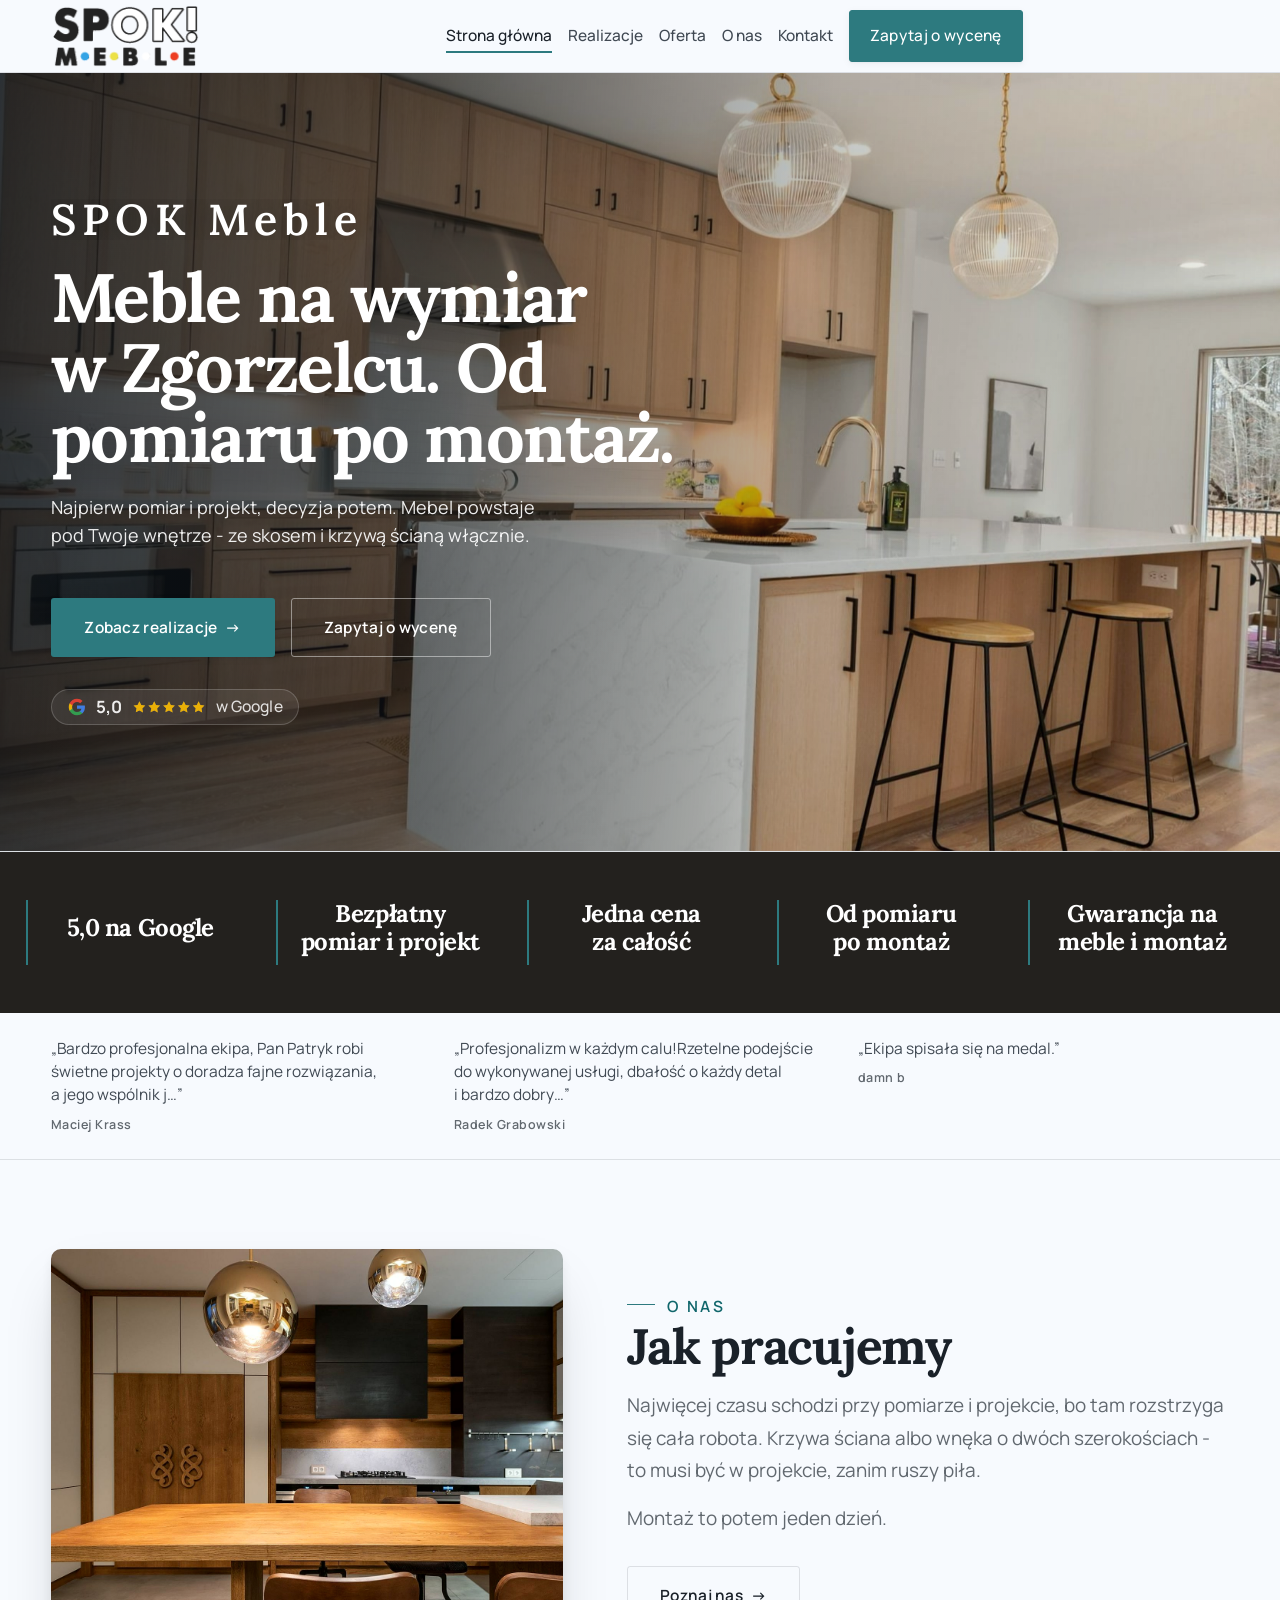
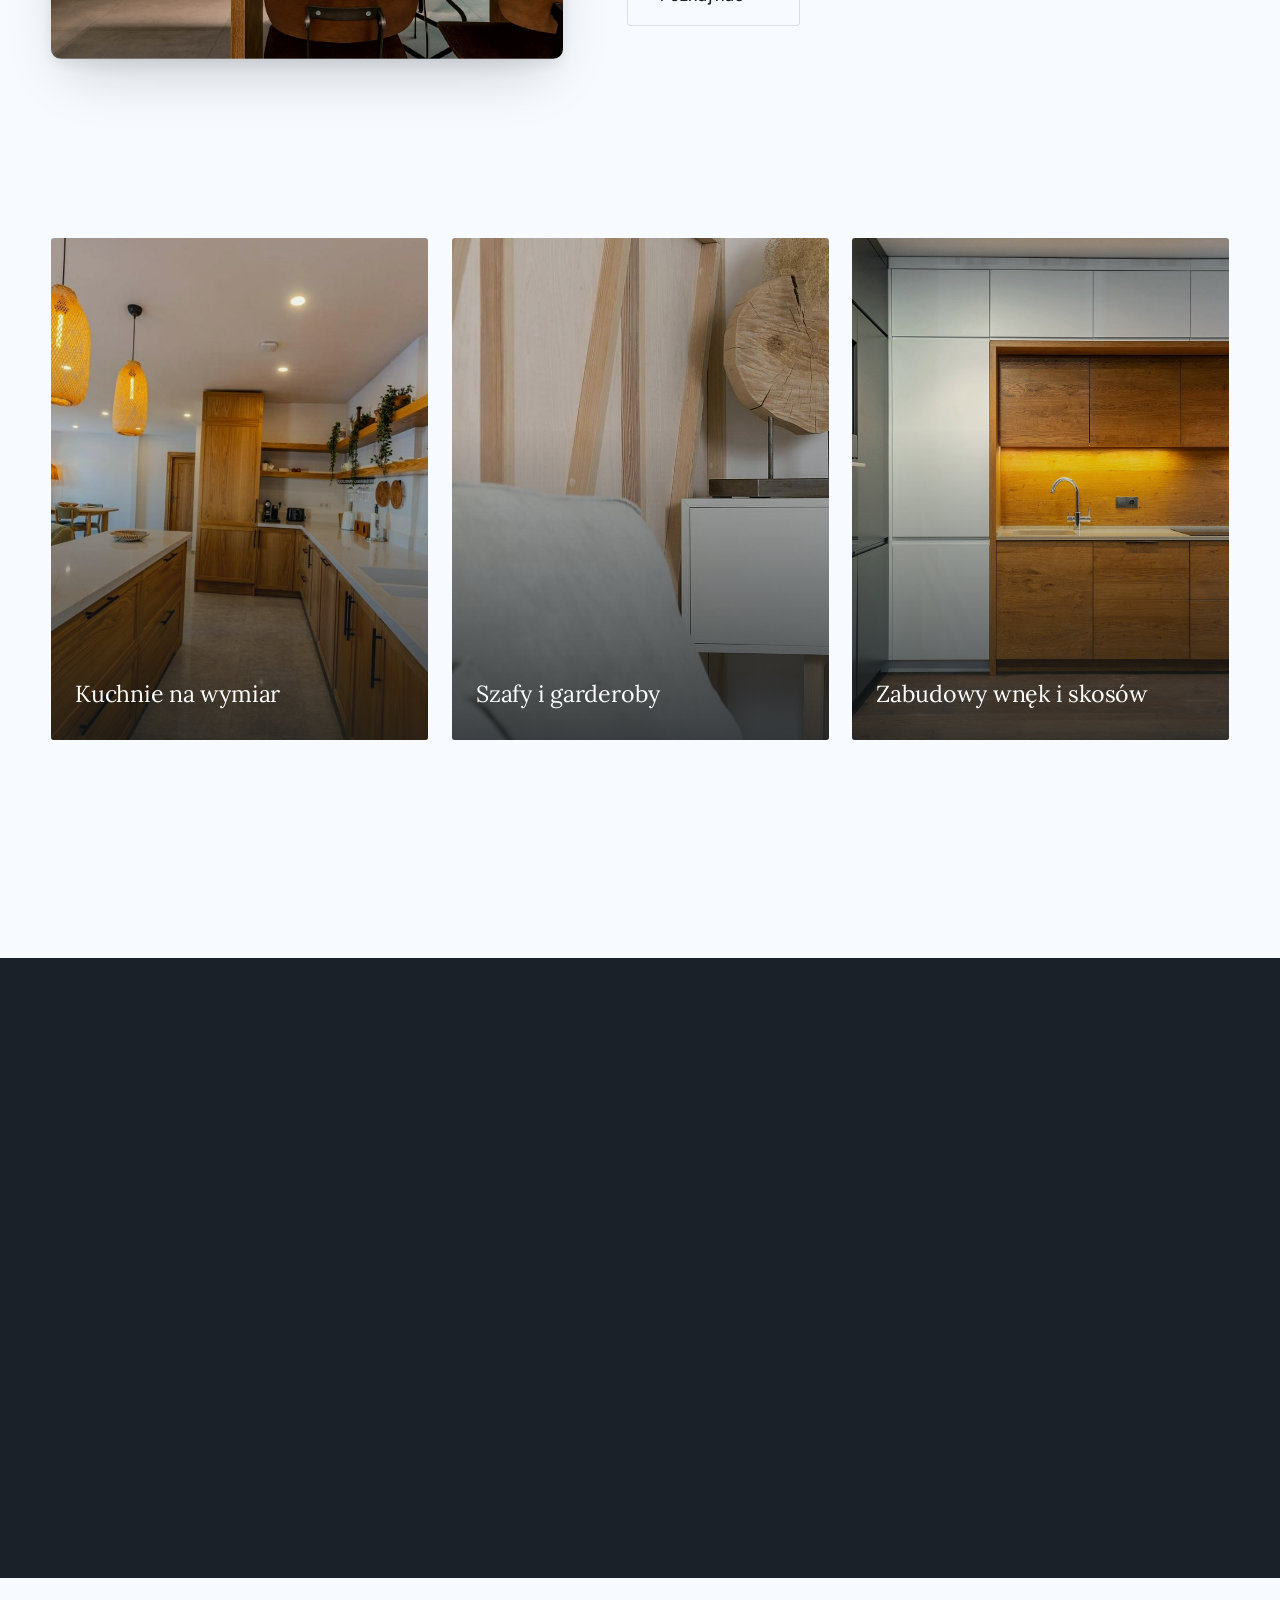
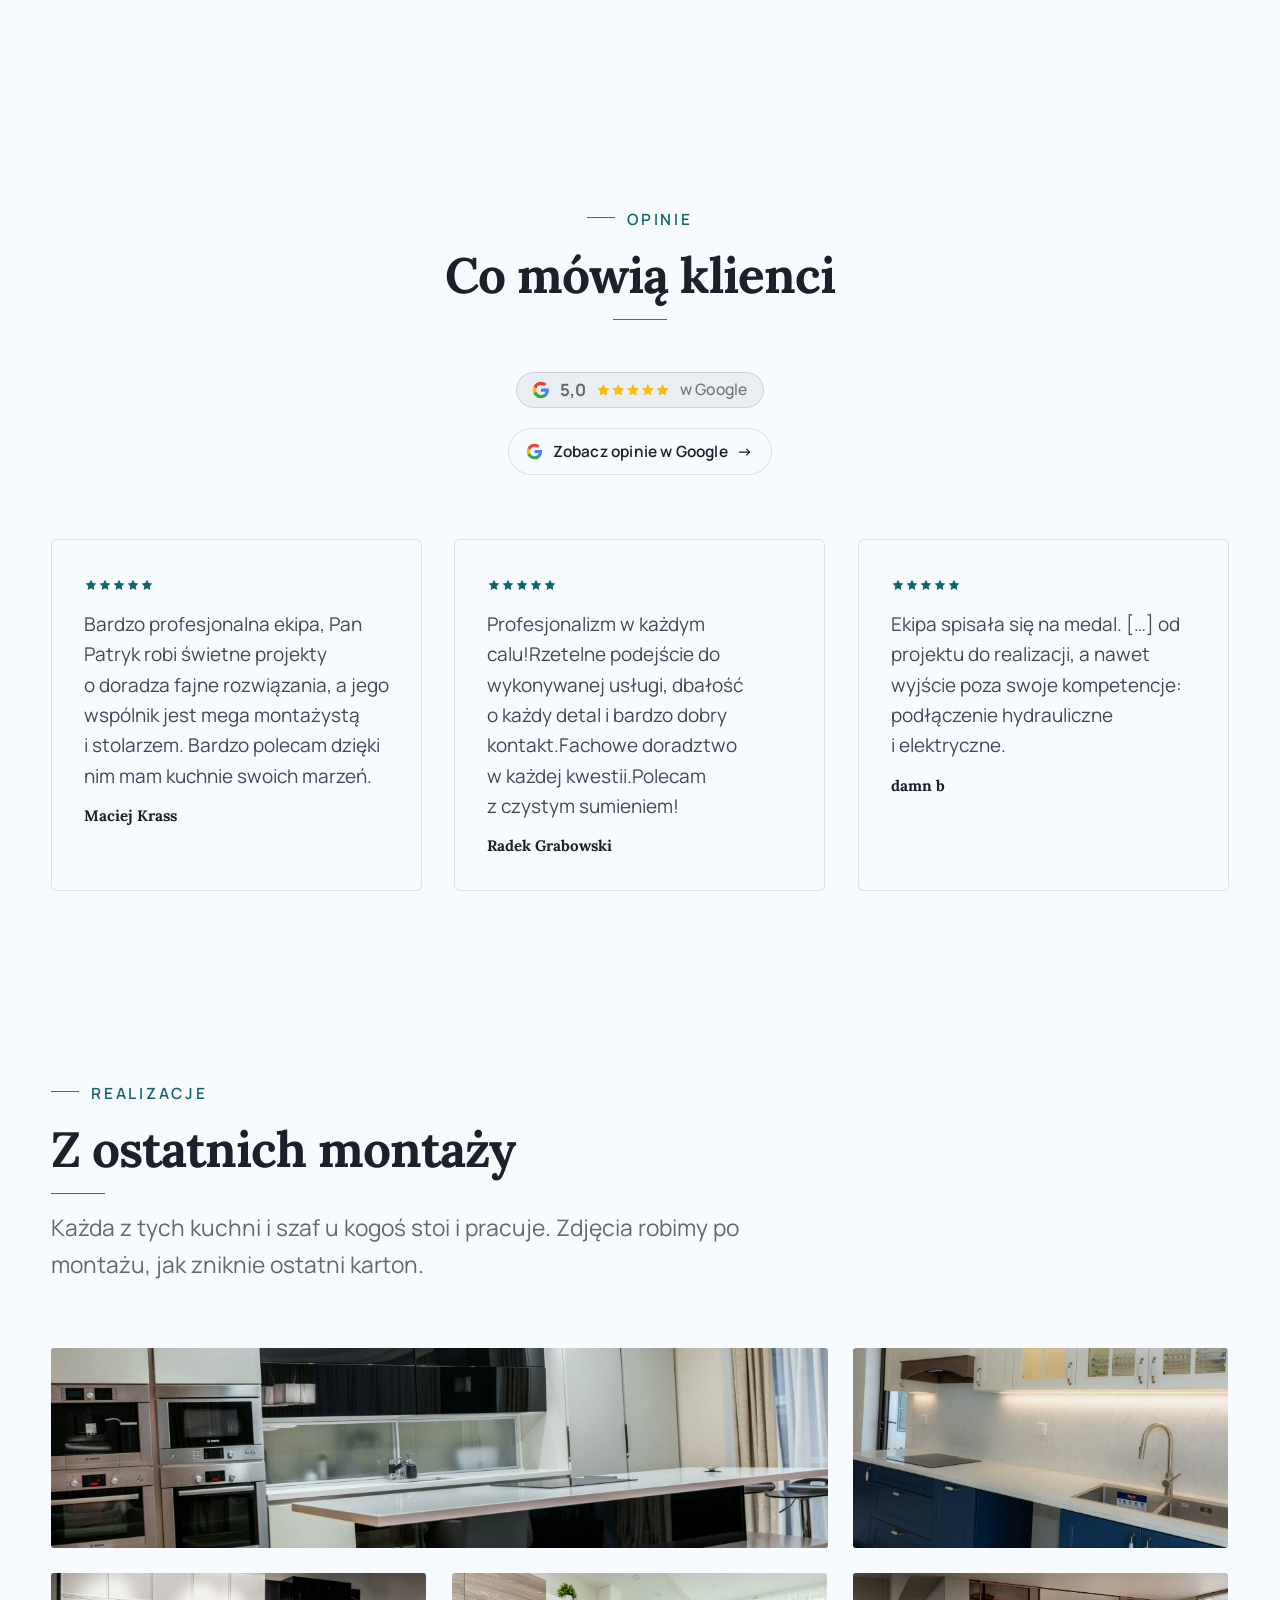
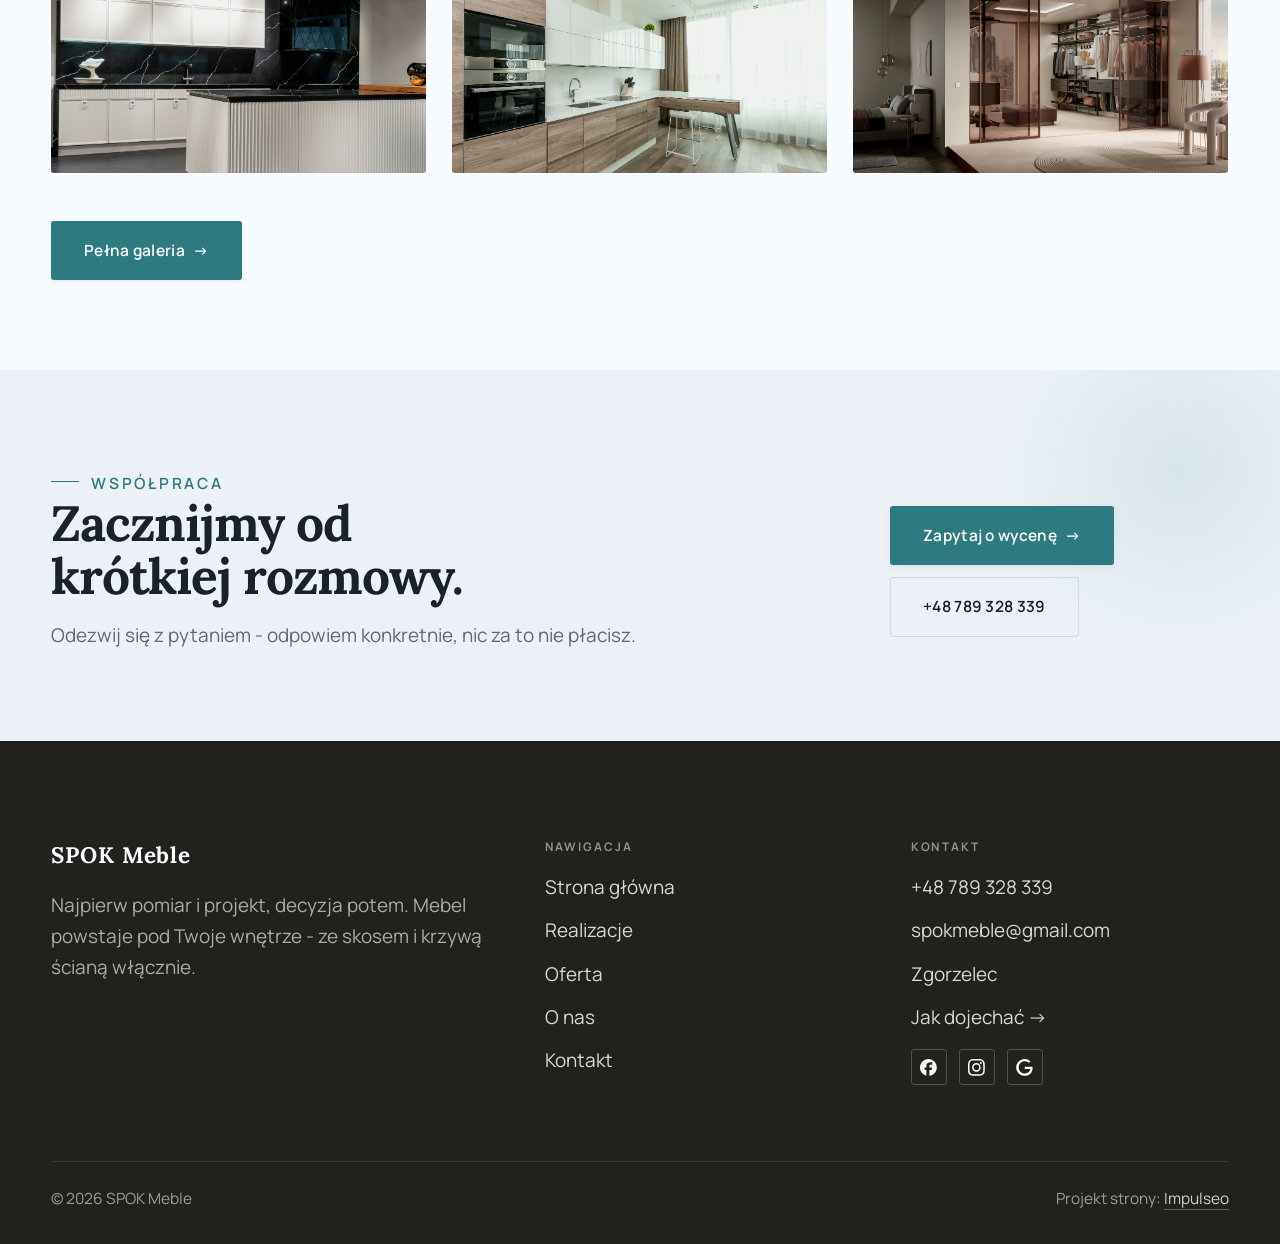
==== commit b3b514c2: "[claude-edit][cmt:91b624d5-11ab-4b86-a8fa-de433d954f1e] logo bez tla - przezroczysty PNG (sam napis," ====
--- a/index.html
+++ b/index.html
@@ -27,7 +27,7 @@
 
 <header class="nav">
   <div class="wrap nav-inner">
-    <a class="brand brand-has-logo" href="index.html"><img class="brand-logo" src="img/logo.jpg" alt="SPOK Meble" width="720" height="720" decoding="async"></a>
+    <a class="brand brand-has-logo" href="index.html"><img class="brand-logo" src="img/logo.png" alt="SPOK Meble" width="612" height="264" decoding="async"></a>
     <nav class="nav-links">
       <a href="index.html" class="active" aria-current="page">Strona główna</a>
       <a href="realizacje.html">Realizacje</a>
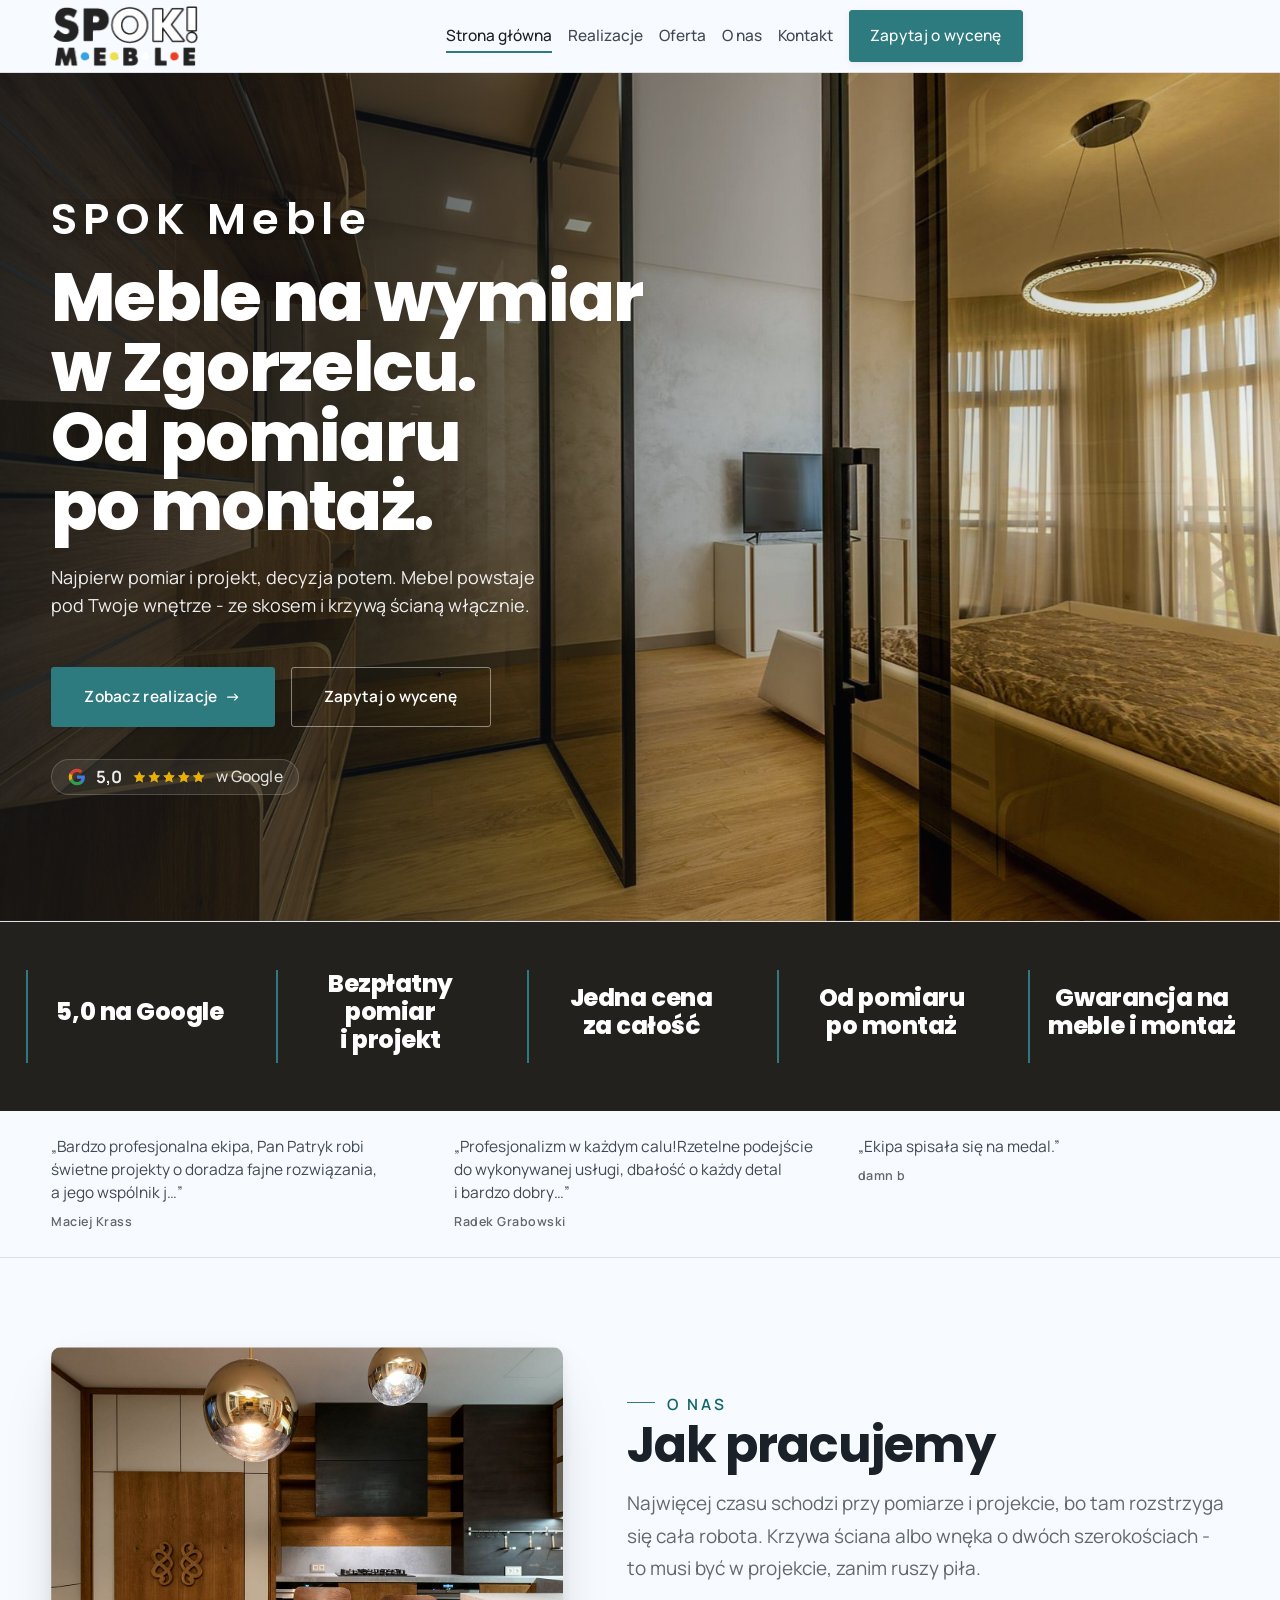
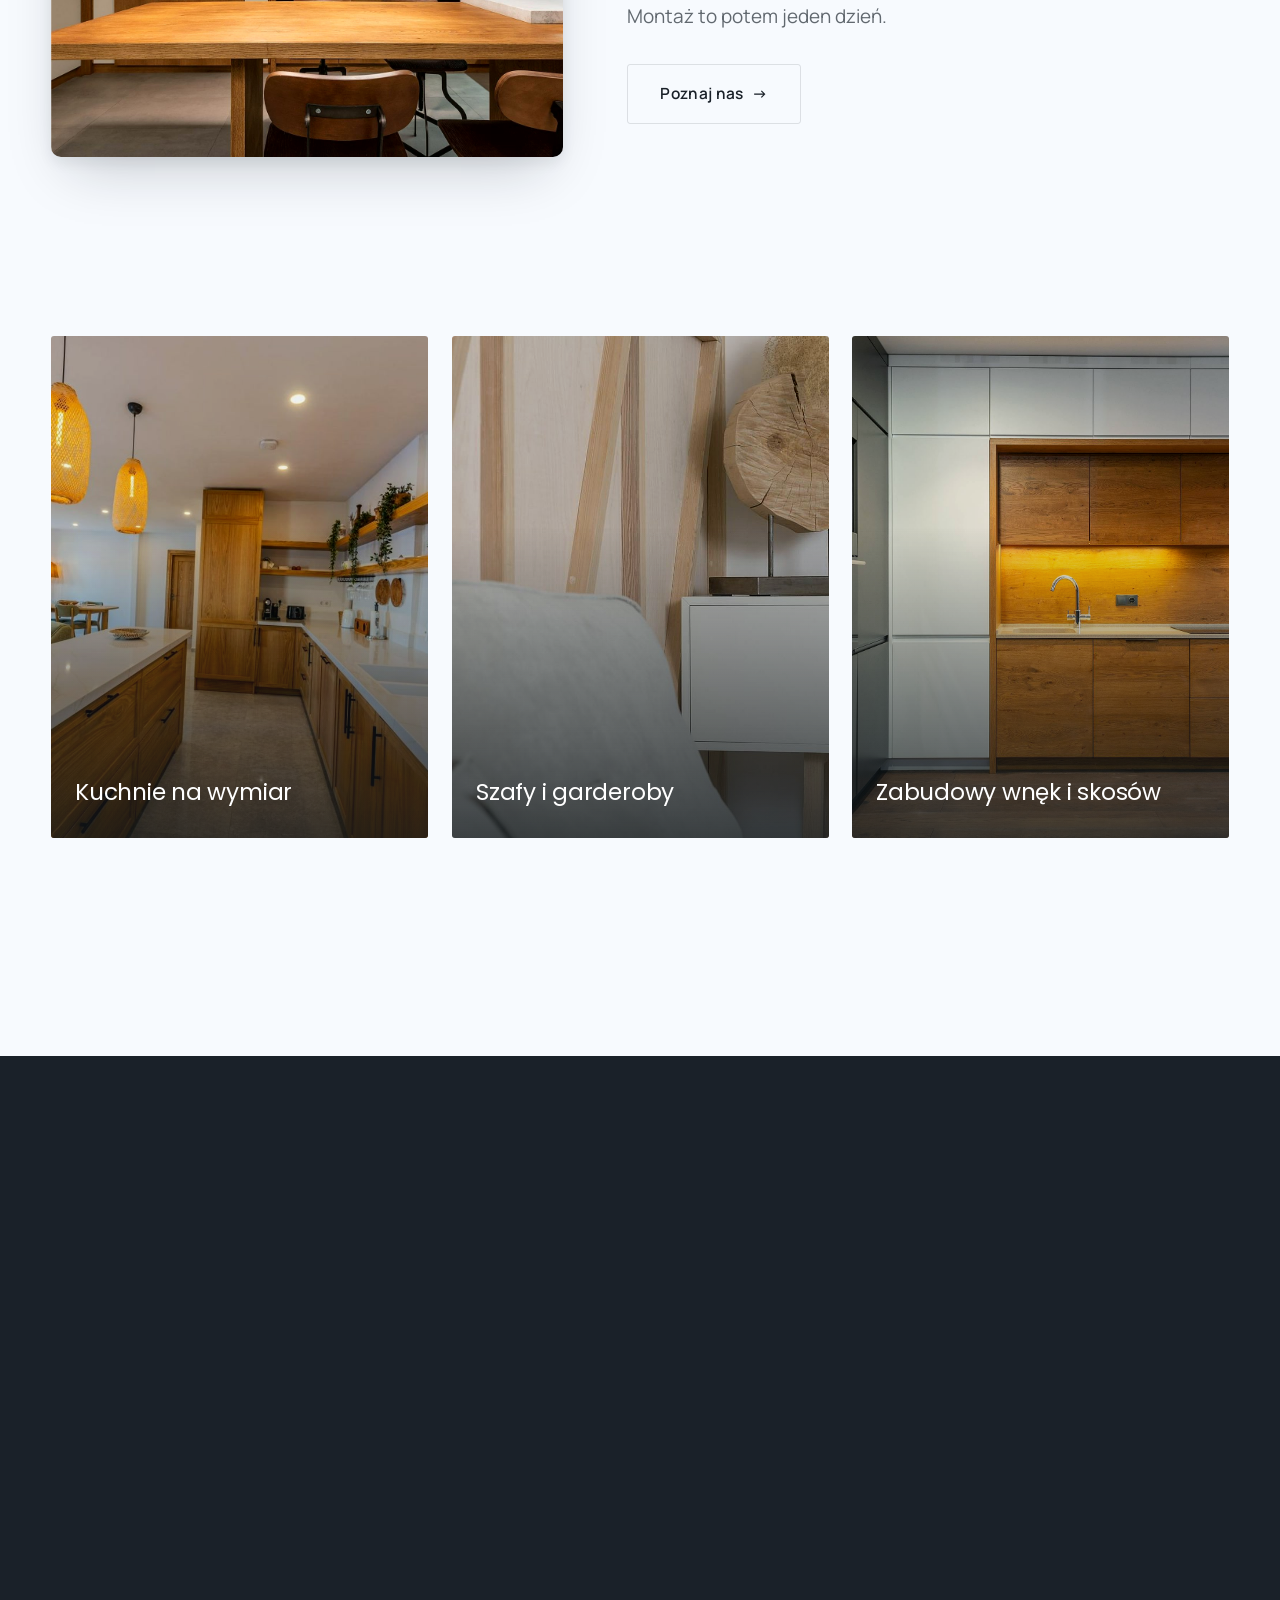
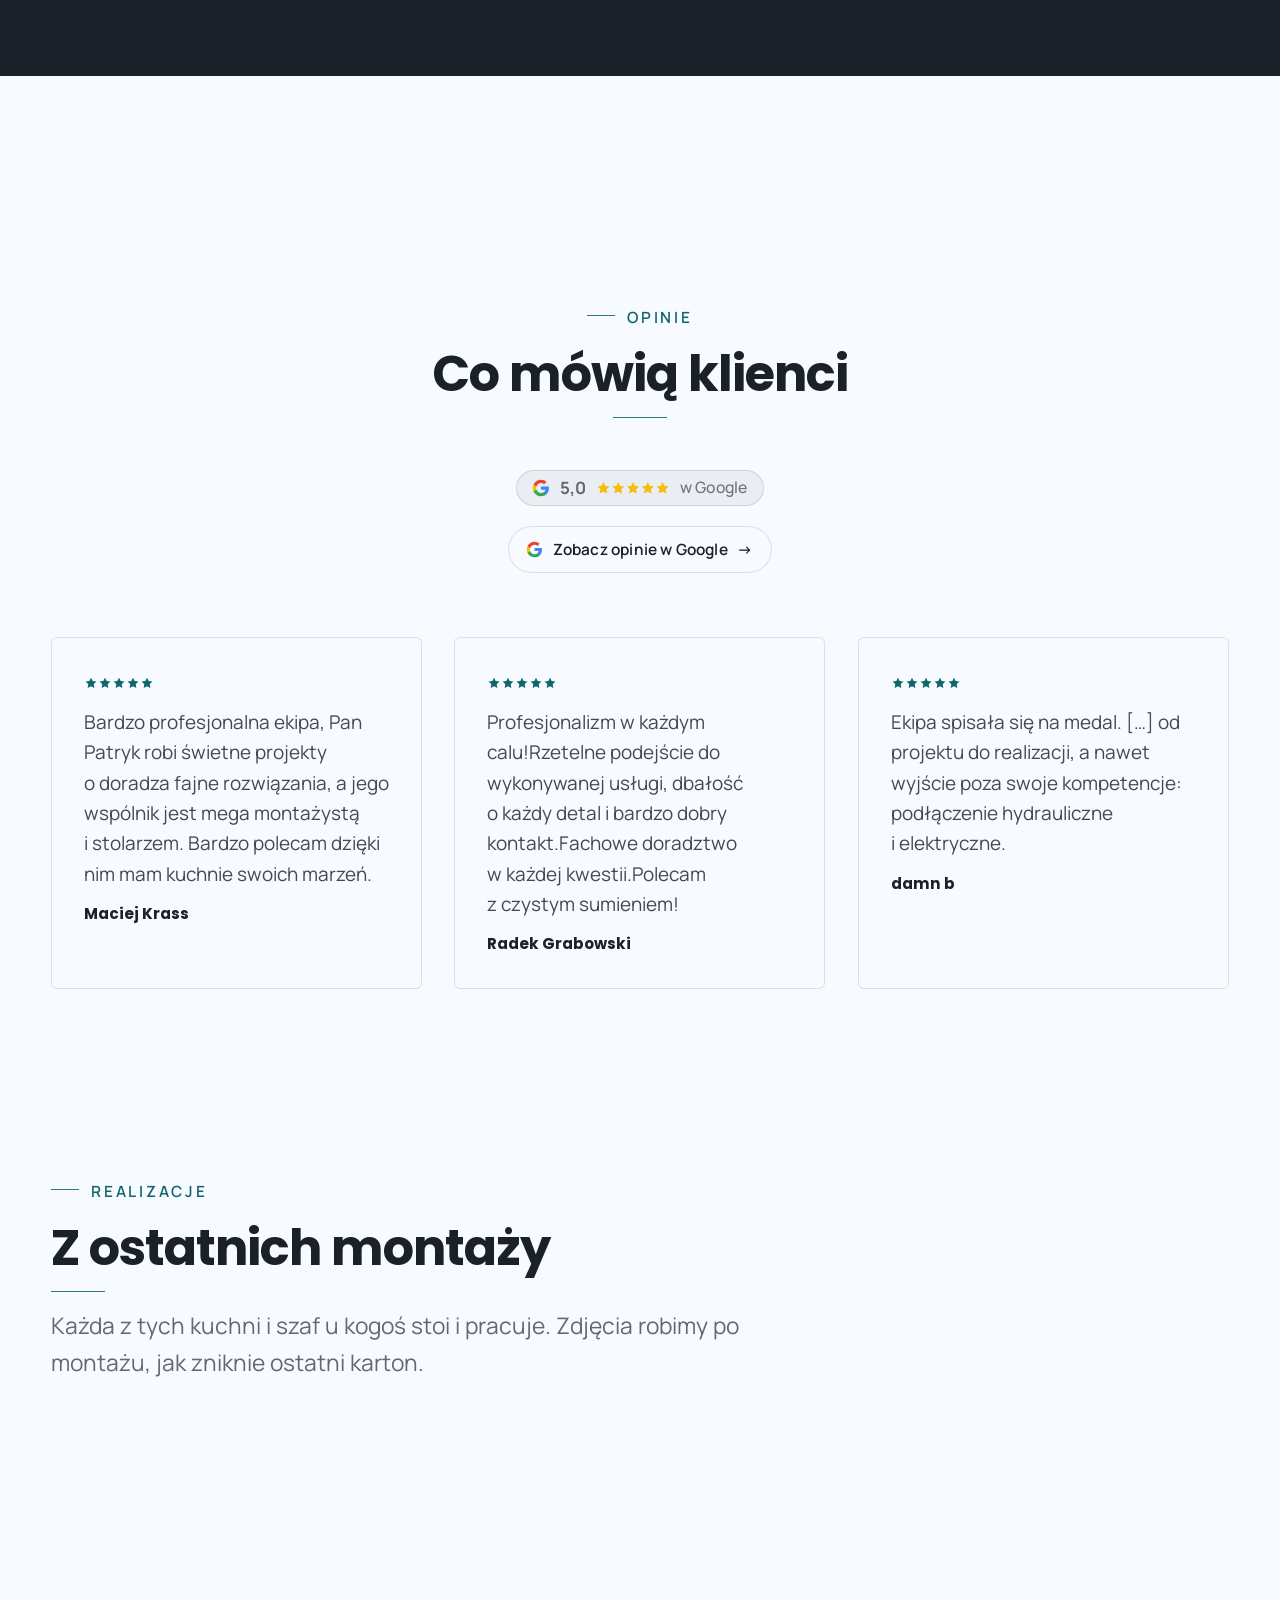
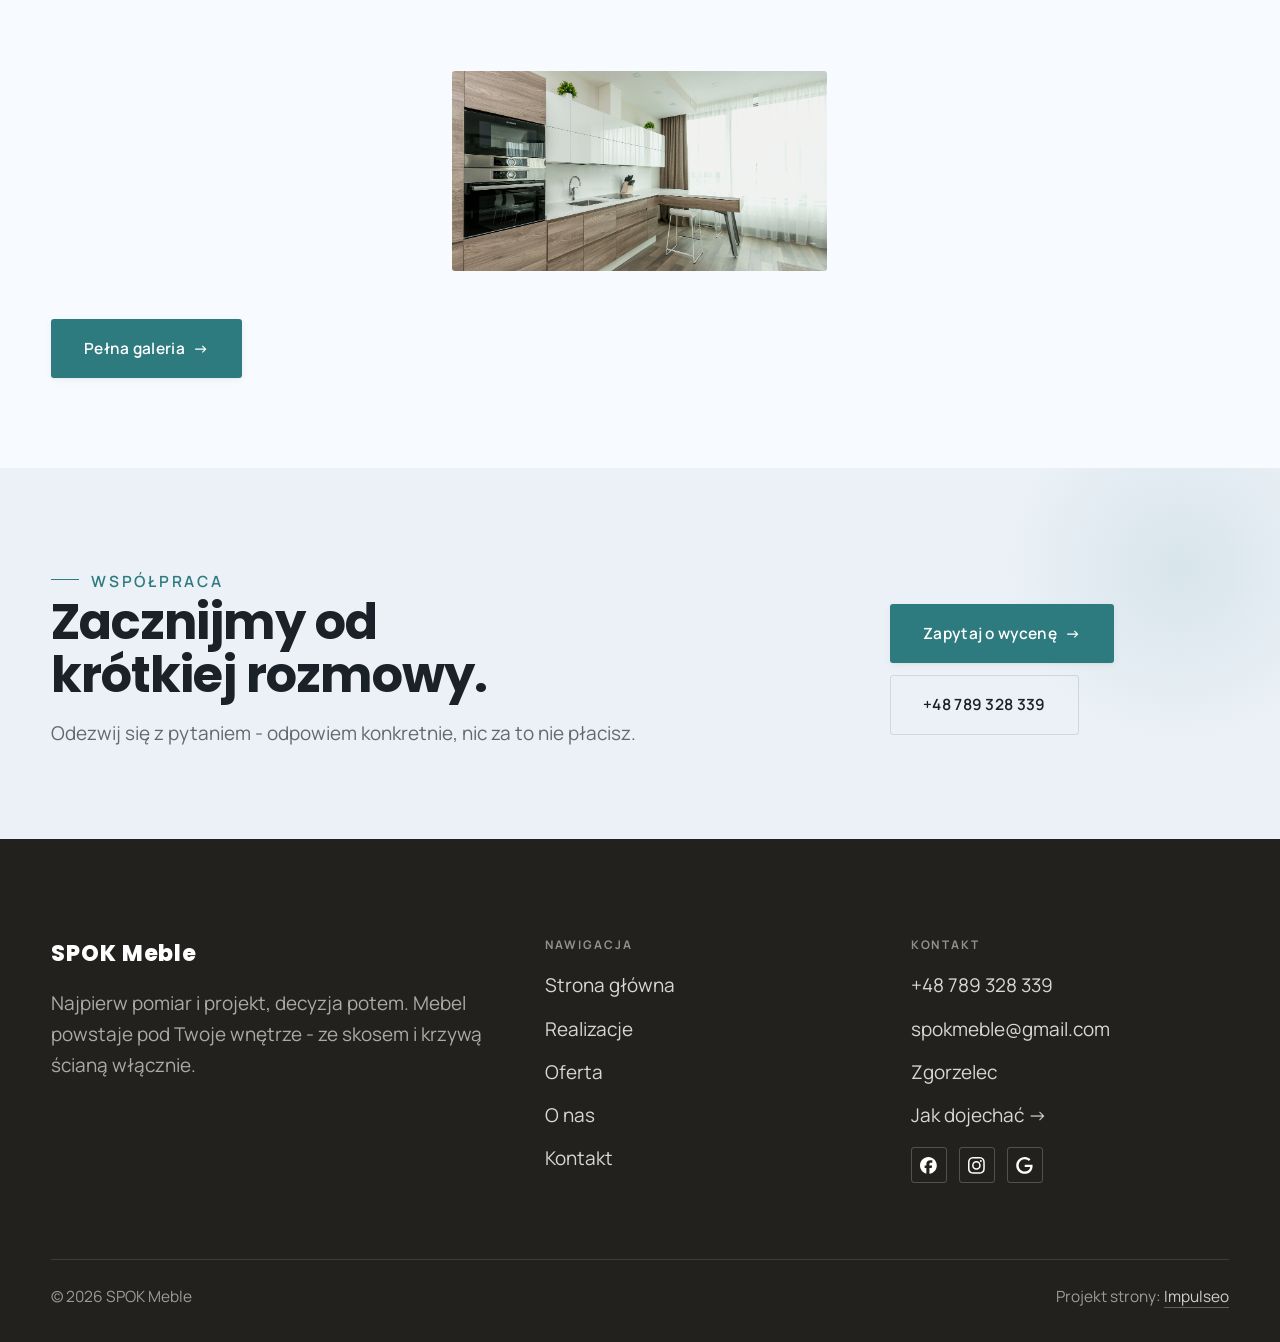
==== commit 4fcb6814: "[claude-edit][cmt:983f7a10-ecbb-4789-893e-5ccfae608d5d] czcionka naglowkowa jak w logo: Lora (serif)" ====
--- a/index.html
+++ b/index.html
@@ -20,7 +20,7 @@
 <script type="application/ld+json">{"@context": "https://schema.org", "@type": "HomeAndConstructionBusiness", "name": "SPOK Meble", "url": "https://kris20032.github.io/spok-meble/", "telephone": "+48789328339", "image": "https://kris20032.github.io/spok-meble/img/og.jpg", "areaServed": "Zgorzelec", "sameAs": ["https://www.facebook.com/p/SPOK-Meble-100088043043605/", "https://www.instagram.com/spok_meble/", "https://www.google.com/maps?cid=637314525857676813"]}</script>
 <link rel="preconnect" href="https://fonts.googleapis.com">
 <link rel="preconnect" href="https://fonts.gstatic.com" crossorigin>
-<link href="https://fonts.googleapis.com/css2?family=Lora:wght@500;600;700&family=Manrope:wght@400;500;600&display=swap" rel="stylesheet">
+<link href="https://fonts.googleapis.com/css2?family=Poppins:wght@500;600;700;800&family=Manrope:wght@400;500;600&display=swap" rel="stylesheet">
 <link rel="stylesheet" href="assets/styles.css?v=f36c0eb1">
 </head>
 <body>
--- a/assets/styles.css
+++ b/assets/styles.css
@@ -55,7 +55,7 @@
 
   --hairline:1px solid var(--line);
 
-  --font-display:'Lora',serif;
+  --font-display:'Poppins',sans-serif;
   --font-body:'Manrope',sans-serif;
 }
 
@@ -77,7 +77,7 @@
 section{padding-block:clamp(52px,6.5vw,96px)}
 
 h1,h2,h3{font-family:var(--font-display);font-weight:700;line-height:1.08;letter-spacing:-.02em;color:var(--ink)}
-h1{font-size:var(--text-h1);letter-spacing:-.035em}
+h1{font-size:var(--text-h1);font-weight:800;letter-spacing:-.03em}
 h2{font-size:var(--text-h2);letter-spacing:-.025em}
 h3{font-size:var(--text-h3)}
 /* MIARA — długość wiersza. WCAG 2.2 SC 1.4.8: max 80 znaków; Butterick: 45–90.
@@ -506,9 +506,9 @@
 /* 6) MANIFESTO — pełnoekranowy cytat-bohater (zastępuje generyczne „Dlaczego my") */
 .manifesto{background:var(--paper-2);text-align:center}
 .manifesto .wrap{max-width:60rem}
-.manifesto p{font-family:var(--font-display);font-style:italic;font-size:clamp(1.6rem,1rem + 2.4vw,2.8rem);line-height:1.32;color:var(--ink-soft);margin-inline:auto;max-width:26ch;position:relative;padding-top:var(--space-8)}
+.manifesto p{font-family:var(--font-display);font-style:normal;font-weight:600;font-size:clamp(1.6rem,1rem + 2.4vw,2.8rem);line-height:1.32;color:var(--ink-soft);margin-inline:auto;max-width:26ch;position:relative;padding-top:var(--space-8)}
 .manifesto p::before{content:"";position:absolute;top:0;left:50%;transform:translateX(-50%);width:54px;height:1px;background:var(--accent)}
-.manifesto p span{color:var(--accent);font-style:italic}
+.manifesto p span{color:var(--accent);font-style:normal}
 
 /* 7) GATEWAYS — 3 duże bramy-zdjęcia (zamiast paska menu usług) */
 .gateways{display:grid;grid-template-columns:repeat(3,1fr);gap:var(--space-4)}
